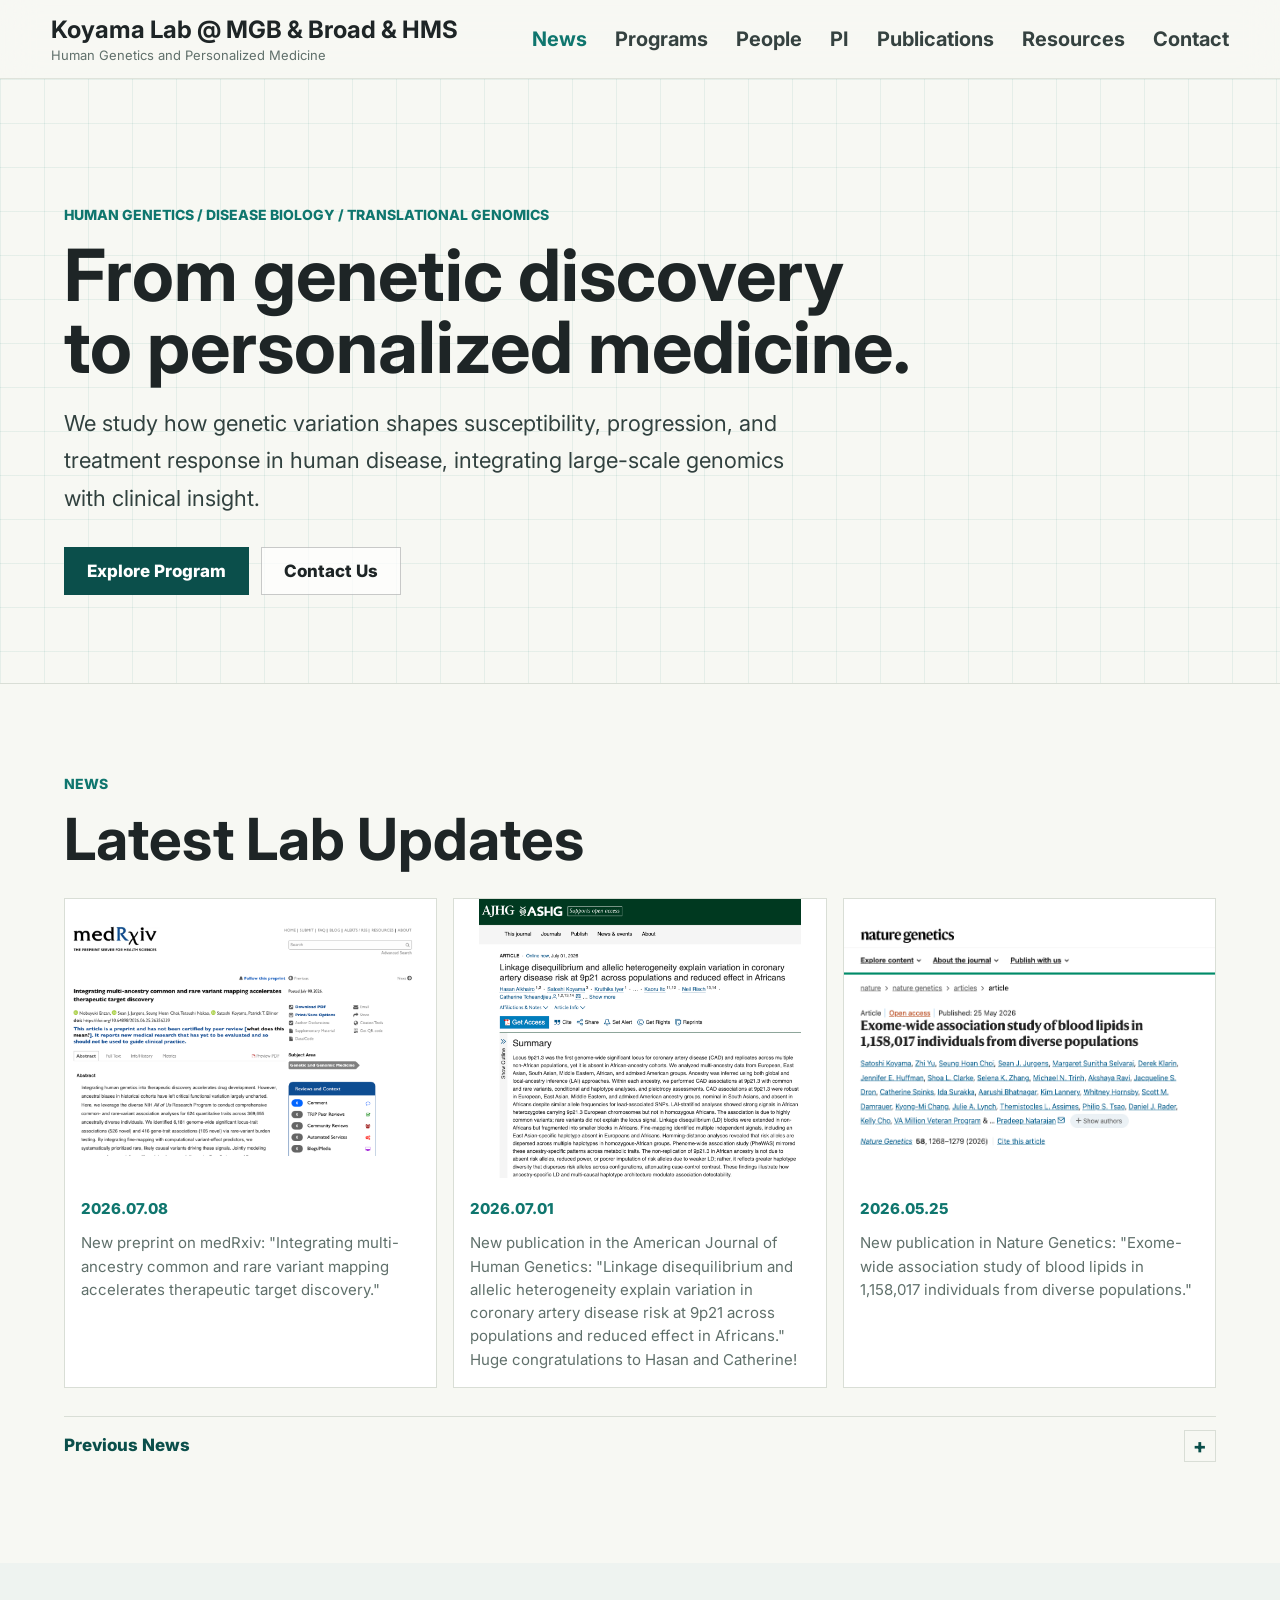
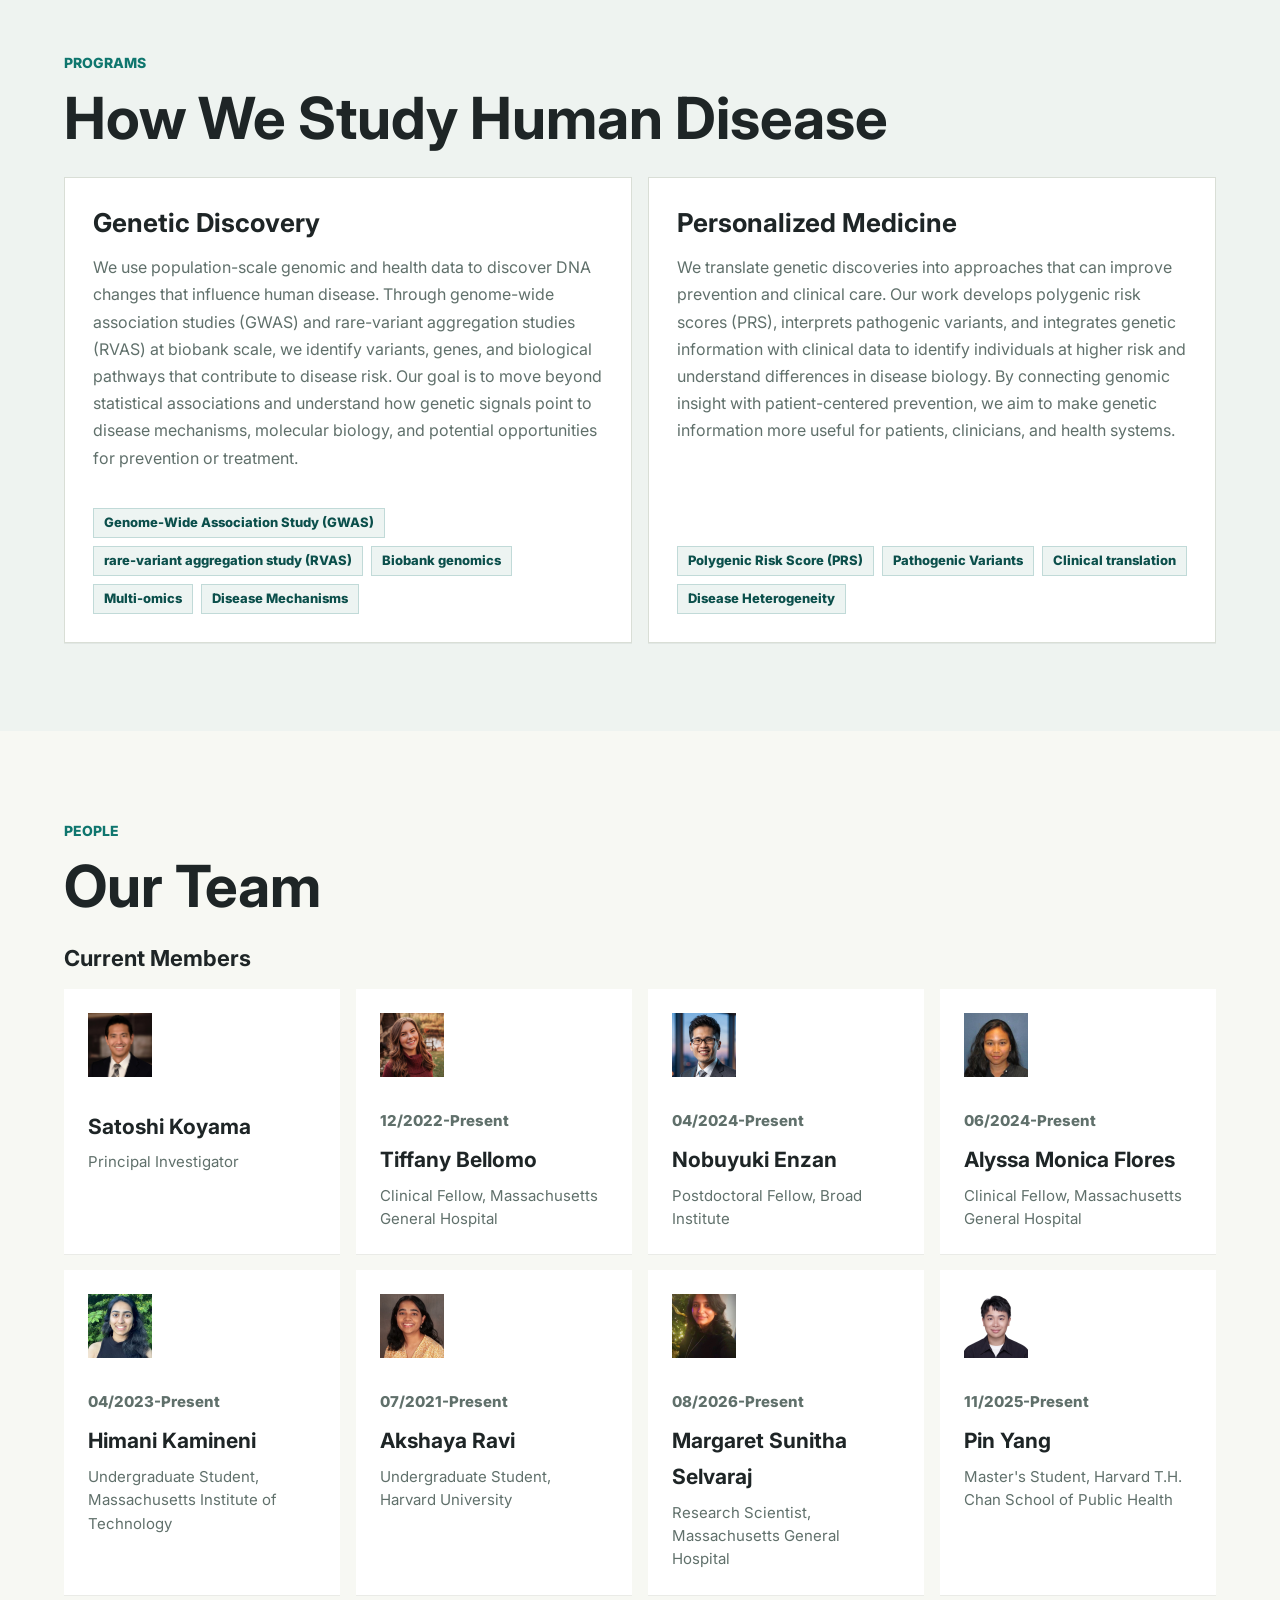
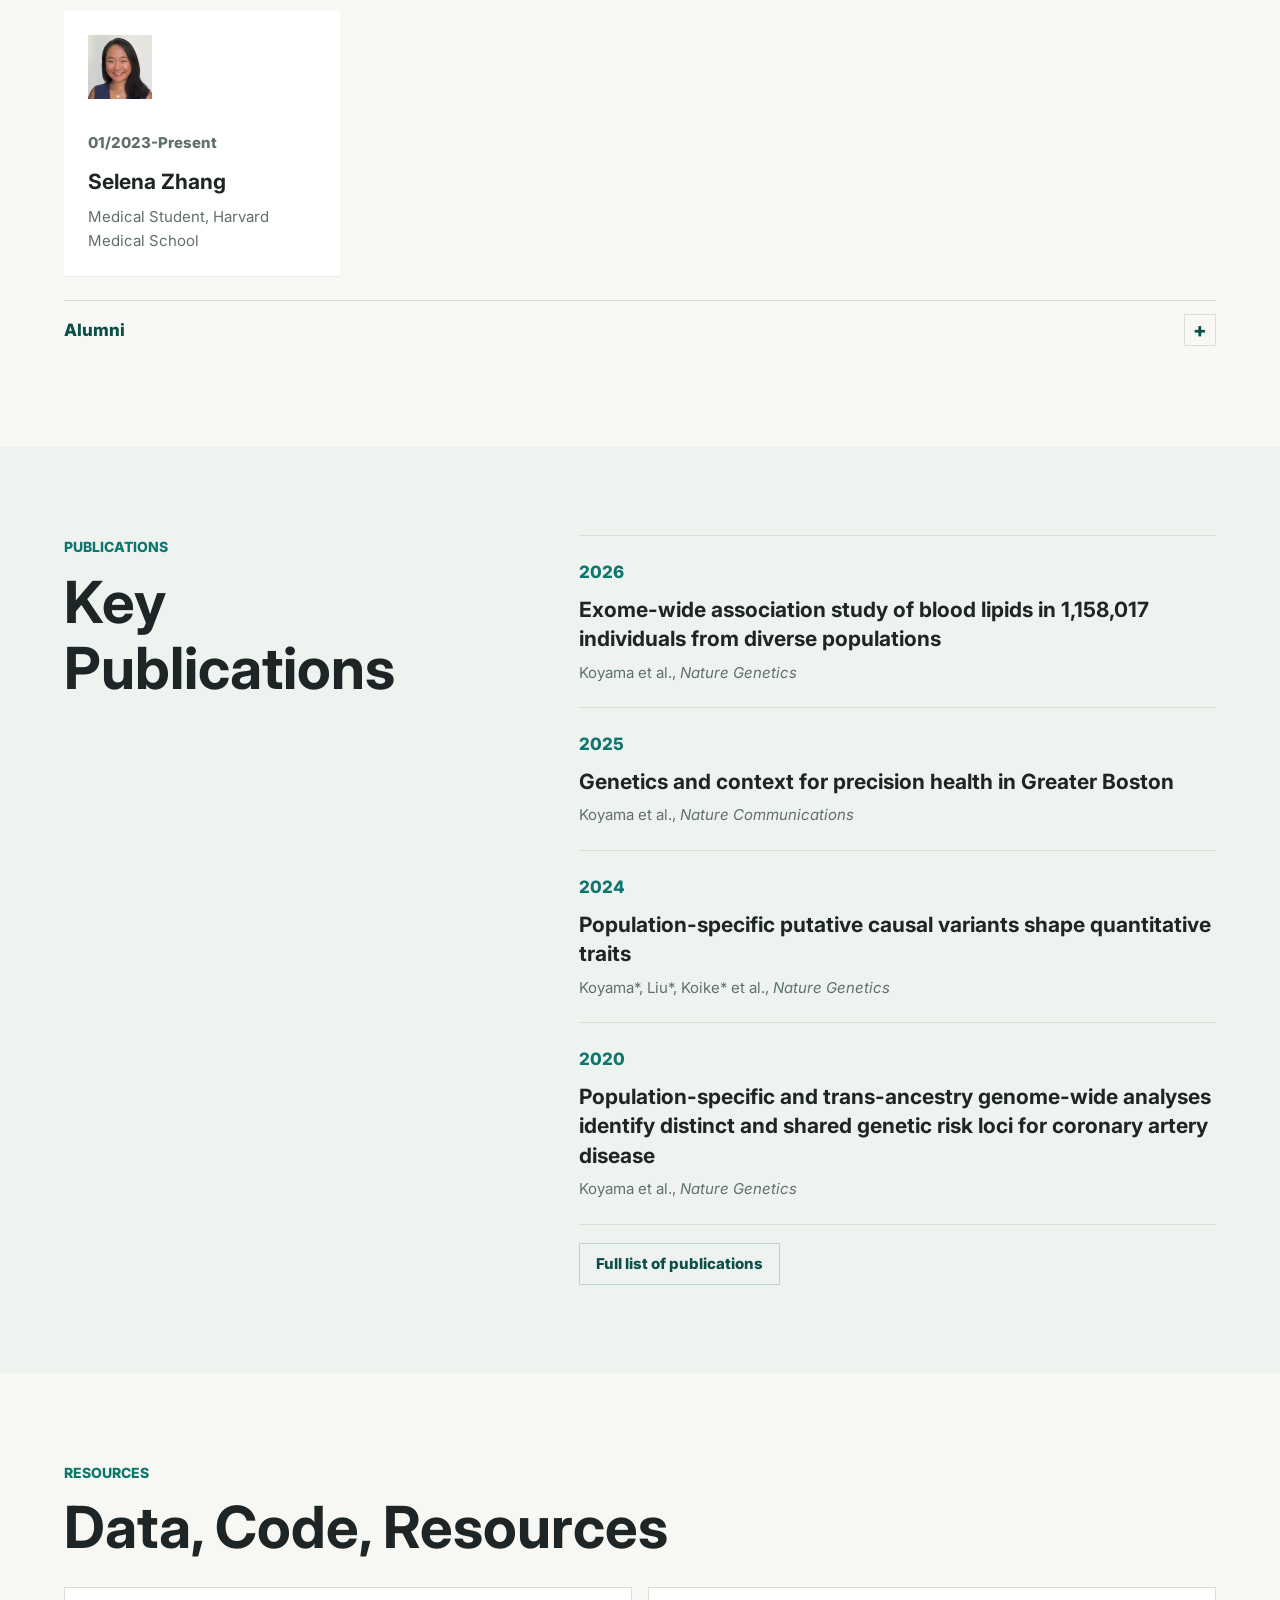
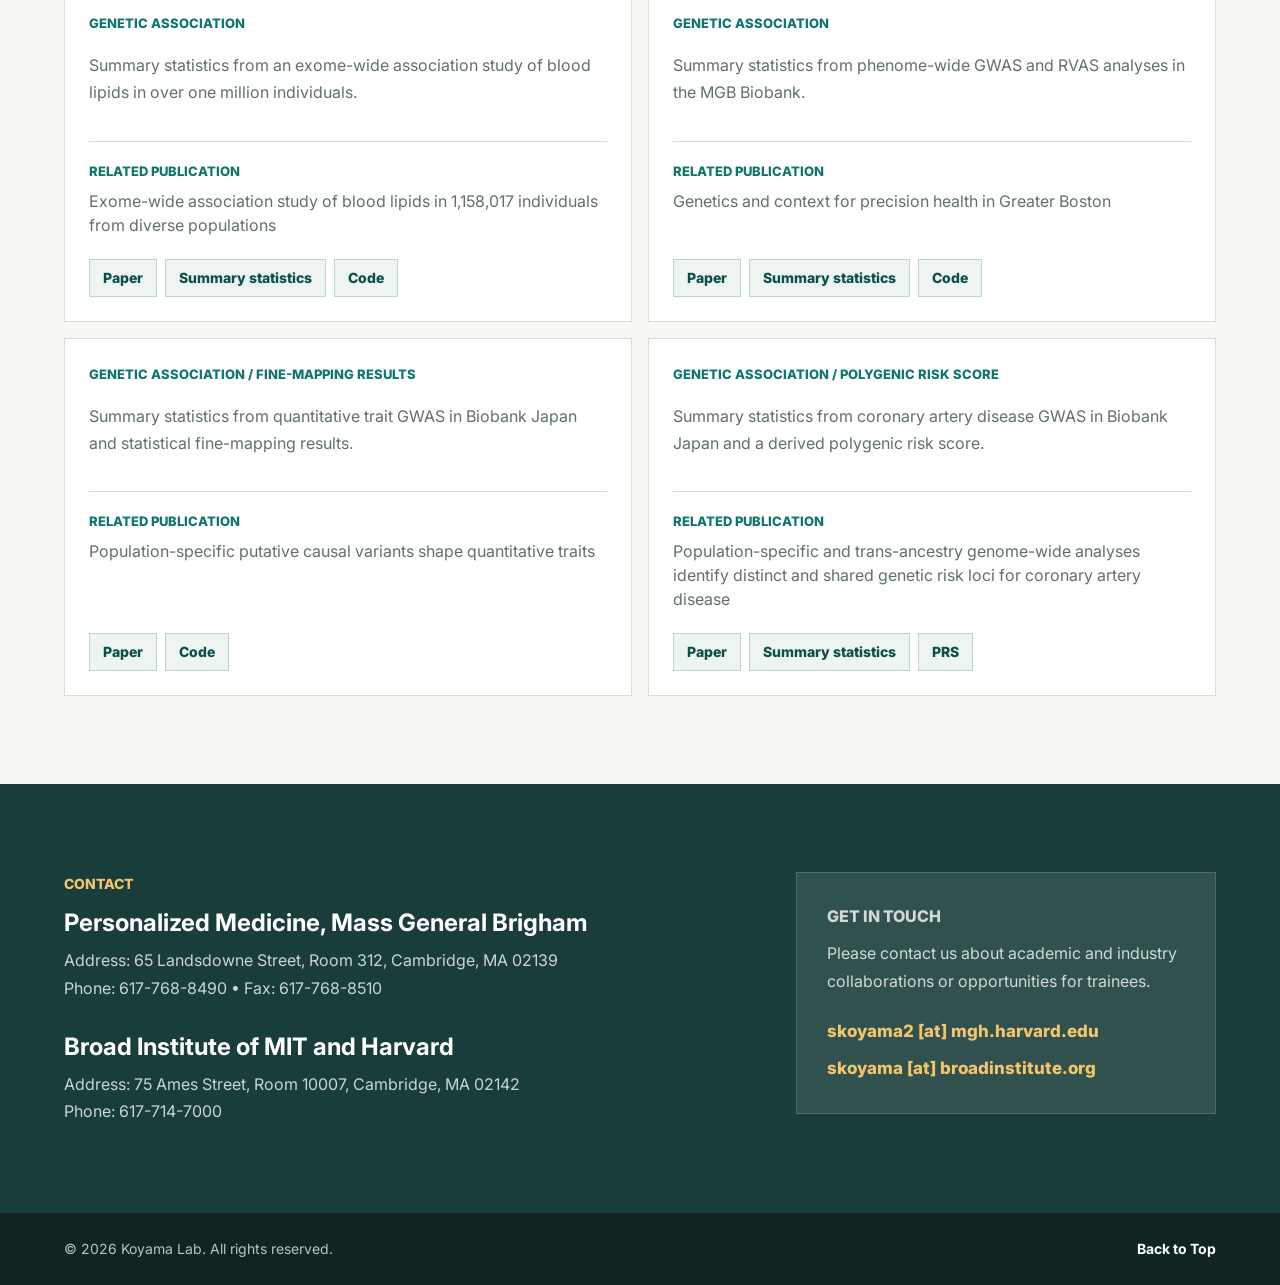
==== index.html @ 6ce105d2 "Update Margaret Selvaraj affiliation" ====
<!doctype html>
<html lang="en">
  <head>
    <meta charset="utf-8" />
    <meta name="viewport" content="width=device-width, initial-scale=1" />
    <title>Koyama Lab | Human Genetics and Personalized Medicine</title>
    <meta
      name="description"
      content="Koyama Lab studies human genetic variation, disease biology, and personalized medicine through biobank genomics, GWAS, RVAS, PRS, and clinical translation."
    />
    <meta name="robots" content="index, follow" />
    <meta name="author" content="Koyama Lab" />
    <link rel="canonical" href="https://www.koyama-lab.org/" />
    <meta property="og:type" content="website" />
    <meta property="og:site_name" content="Koyama Lab" />
    <meta property="og:title" content="Koyama Lab | Human Genetics and Personalized Medicine" />
    <meta
      property="og:description"
      content="Human genetics, disease biology, and personalized medicine research at Mass General Brigham, the Broad Institute, and Harvard Medical School."
    />
    <meta property="og:url" content="https://www.koyama-lab.org/" />
    <meta property="og:image" content="https://www.koyama-lab.org/assets/news/nature-genetics-lipids-2026.png" />
    <meta property="og:image:alt" content="Koyama Lab publication in Nature Genetics" />
    <meta property="og:locale" content="en_US" />
    <meta name="twitter:card" content="summary_large_image" />
    <meta name="twitter:title" content="Koyama Lab | Human Genetics and Personalized Medicine" />
    <meta
      name="twitter:description"
      content="Human genetics, disease biology, and personalized medicine research at Mass General Brigham, the Broad Institute, and Harvard Medical School."
    />
    <meta name="twitter:image" content="https://www.koyama-lab.org/assets/news/nature-genetics-lipids-2026.png" />
    <meta name="theme-color" content="#0b5a50" />
    <link rel="preconnect" href="https://fonts.googleapis.com" />
    <link rel="preconnect" href="https://fonts.gstatic.com" crossorigin />
    <link
      href="https://fonts.googleapis.com/css2?family=Inter:wght@400;500;700;800&display=swap"
      rel="stylesheet"
    />
    <link rel="stylesheet" href="styles.css" />
    <script type="application/ld+json">
      {
        "@context": "https://schema.org",
        "@type": "Organization",
        "name": "Koyama Lab",
        "alternateName": "Koyama Lab at Mass General Brigham, Broad Institute, and Harvard Medical School",
        "url": "https://www.koyama-lab.org/",
        "description": "Koyama Lab studies how human genetic variation shapes disease biology and personalized medicine through large-scale genomics and clinical insight.",
        "image": "https://www.koyama-lab.org/assets/news/nature-genetics-lipids-2026.png",
        "founder": {
          "@type": "Person",
          "name": "Satoshi Koyama",
          "honorificSuffix": "MD, PhD",
          "url": "https://www.koyama-lab.org/pi.html"
        },
        "parentOrganization": [
          {
            "@type": "Organization",
            "name": "Mass General Brigham"
          },
          {
            "@type": "Organization",
            "name": "Broad Institute of MIT and Harvard"
          },
          {
            "@type": "CollegeOrUniversity",
            "name": "Harvard Medical School"
          }
        ],
        "address": [
          {
            "@type": "PostalAddress",
            "streetAddress": "65 Landsdowne Street, Room 312",
            "addressLocality": "Cambridge",
            "addressRegion": "MA",
            "postalCode": "02139",
            "addressCountry": "US"
          },
          {
            "@type": "PostalAddress",
            "streetAddress": "75 Ames Street, Room 10007",
            "addressLocality": "Cambridge",
            "addressRegion": "MA",
            "postalCode": "02142",
            "addressCountry": "US"
          }
        ],
        "knowsAbout": [
          "Human genetics",
          "Disease biology",
          "Genome-wide association studies",
          "Rare-variant aggregation studies",
          "Biobank genomics",
          "Polygenic risk scores",
          "Personalized medicine"
        ]
      }
    </script>
  </head>
  <body>
    <header class="site-header">
      <a class="brand" href="index.html#top" aria-label="Koyama Lab home">
        <span>
          <strong>Koyama Lab @ MGB & Broad & HMS</strong>
          <small>Human Genetics and Personalized Medicine</small>
        </span>
      </a>
      <button class="nav-toggle" type="button" aria-expanded="false" aria-controls="site-nav">
        <span></span>
        <span></span>
        <span></span>
      </button>
      <nav id="site-nav" class="site-nav" aria-label="Primary navigation">
        <a href="#news" aria-current="page">News</a>
        <a href="#program">Programs</a>
        <a href="#members">People</a>
        <a href="pi.html">PI</a>
        <a href="#publications">Publications</a>
        <a href="#resources">Resources</a>
        <a href="#access">Contact</a>
      </nav>
    </header>

    <main id="top">
      <section class="hero">
        <div class="hero-content">
          <p class="eyebrow">Human Genetics / Disease Biology / Translational Genomics</p>
          <h1><span>From genetic discovery</span><span>to personalized medicine.</span></h1>
          <p class="lead">
            We study how genetic variation shapes susceptibility, progression, and treatment response in human
            disease, integrating large-scale genomics with clinical insight.
          </p>
          <div class="hero-actions">
            <a class="button primary" href="#program">Explore Program</a>
            <a class="button secondary" href="#access">Contact Us</a>
          </div>
        </div>
      </section>

      <section id="news" class="section news-section">
        <div class="section-heading compact">
          <p class="eyebrow">News</p>
          <h2>Latest Lab Updates</h2>
        </div>
        <div class="news-list news-card-list">
          <a class="news-card" href="https://www.medrxiv.org/content/10.64898/2026.06.25.26356239v1" target="_blank" rel="noreferrer" aria-label="Open medRxiv preprint on therapeutic target discovery">
            <div class="news-image contain-image">
              <img src="assets/news/medrxiv-target-discovery-2026.png" alt="medRxiv preprint page for multi-ancestry common and rare variant mapping" />
            </div>
            <div class="news-copy">
              <time datetime="2026-07-08">2026.07.08</time>
              <p>New preprint on medRxiv: "Integrating multi-ancestry common and rare variant mapping accelerates therapeutic target discovery."</p>
            </div>
          </a>
          <a class="news-card" href="https://www.cell.com/ajhg/abstract/S0002-9297(26)00233-8" target="_blank" rel="noreferrer" aria-label="Open AJHG 9p21 publication">
            <div class="news-image contain-image">
              <img src="assets/news/ajhg-9p21-2026.png" alt="AJHG article page for the multi-ancestry 9p21 coronary artery disease study" />
            </div>
            <div class="news-copy">
              <time datetime="2026-07-01">2026.07.01</time>
              <p>New publication in the American Journal of Human Genetics: "Linkage disequilibrium and allelic heterogeneity explain variation in coronary artery disease risk at 9p21 across populations and reduced effect in Africans." Huge congratulations to Hasan and Catherine!</p>
            </div>
          </a>
          <a class="news-card" href="https://www.nature.com/articles/s41588-026-02613-y" target="_blank" rel="noreferrer" aria-label="Open Nature Genetics publication">
            <div class="news-image contain-image">
              <img src="assets/news/nature-genetics-lipids-2026.png" alt="Nature Genetics article page for the exome-wide association study of blood lipids" />
            </div>
            <div class="news-copy">
              <time datetime="2026-05-25">2026.05.25</time>
              <p>New publication in Nature Genetics: "Exome-wide association study of blood lipids in 1,158,017 individuals from diverse populations."</p>
            </div>
          </a>
        </div>
        <details class="accordion">
          <summary>Previous News</summary>
          <div class="archive-year">
            <h3>2026</h3>
            <div class="news-list news-card-list archive-card-list">
              <a class="news-card" href="https://reporter.nih.gov/search/bNF9nl0x202oLgtOBk73vA/project-details/11472024" target="_blank" rel="noreferrer" aria-label="Open NHLBI grant record">
                <div class="news-image contain-image">
                  <img src="assets/news/nhlbi-r00-activation-2026.png" alt="NHLBI grant page for the lab research program" />
                </div>
                <div class="news-copy">
                  <time datetime="2026-04-01">2026.04.01</time>
                  <p>The grant support for the lab's research program from NHLBI is activated!</p>
                </div>
              </a>
            </div>
          </div>
          <div class="archive-year">
            <h3>2025</h3>
            <div class="news-list news-card-list archive-card-list">
              <a class="news-card" href="https://www.nature.com/articles/s41467-025-66598-8" target="_blank" rel="noreferrer" aria-label="Open Nature Communications Greater Boston publication">
                <div class="news-image contain-image">
                  <img src="assets/news/nature-communications-greater-boston-2025.png" alt="Nature Communications article page for Genetics and context for precision health in Greater Boston" />
                </div>
                <div class="news-copy">
                  <time datetime="2025-11-26">2025.11.26</time>
                  <p>New publication in Nature Communications: "Genetics and context for precision health in Greater Boston."</p>
                </div>
              </a>
              <article class="news-card">
                <div class="news-image">
                  <img src="assets/news/ashg-2025-cad-gwas.jpeg" alt="Satoshi presenting CAD GWAS results at ASHG Boston" />
                </div>
                <div class="news-copy">
                  <time datetime="2025-10-19">2025.10.19</time>
                  <p>Satoshi presented the latest CAD GWAS results at ASHG Boston.</p>
                </div>
              </article>
              <article class="news-card">
                <div class="news-image">
                  <img src="assets/news/koyama-lab-launched.jpeg" alt="Koyama Lab office sign at Mass General Brigham Personalized Medicine" />
                </div>
                <div class="news-copy">
                  <time datetime="2025-10-01">2025.10.01</time>
                  <p>Koyama Lab launched!</p>
                </div>
              </article>
            </div>
          </div>
        </details>
      </section>

      <section id="program" class="section program-section">
        <div class="section-heading">
          <p class="eyebrow">Programs</p>
          <h2>How We Study Human Disease</h2>
        </div>
        <div class="research-grid">
          <article class="research-item">
            <h3>Genetic Discovery</h3>
            <p>We use population-scale genomic and health data to discover DNA changes that influence human disease. Through genome-wide association studies (GWAS) and rare-variant aggregation studies (RVAS) at biobank scale, we identify variants, genes, and biological pathways that contribute to disease risk. Our goal is to move beyond statistical associations and understand how genetic signals point to disease mechanisms, molecular biology, and potential opportunities for prevention or treatment.</p>
            <div class="program-tags" aria-label="Genetic discovery keywords">
              <span>Genome-Wide Association Study (GWAS)</span>
              <span>rare-variant aggregation study (RVAS)</span>
              <span>Biobank genomics</span>
              <span>Multi-omics</span>
              <span>Disease Mechanisms</span>
            </div>
          </article>
          <article class="research-item">
            <h3>Personalized Medicine</h3>
            <p>We translate genetic discoveries into approaches that can improve prevention and clinical care. Our work develops polygenic risk scores (PRS), interprets pathogenic variants, and integrates genetic information with clinical data to identify individuals at higher risk and understand differences in disease biology. By connecting genomic insight with patient-centered prevention, we aim to make genetic information more useful for patients, clinicians, and health systems.</p>
            <div class="program-tags" aria-label="Personalized medicine keywords">
              <span>Polygenic Risk Score (PRS)</span>
              <span>Pathogenic Variants</span>
              <span>Clinical translation</span>
              <span>Disease Heterogeneity</span>
            </div>
          </article>
        </div>
      </section>

      <section id="members" class="section members-section">
        <div class="section-heading">
          <p class="eyebrow">People</p>
          <h2>Our Team</h2>
        </div>
        <h3 class="subsection-title">Current Members</h3>
        <div class="member-list">
          <a class="member-card member-link" href="pi.html" aria-label="Open Principal Investigator profile">
            <img class="avatar member-photo" src="assets/photos/satoshi-koyama.jpg" alt="Satoshi Koyama, MD, PhD" />
            <h3>Satoshi Koyama</h3>
            <p>Principal Investigator</p>
          </a>
          <article class="member-card">
            <img class="avatar member-photo" src="assets/photos/members/tiffany-bellomo.jpg" alt="Tiffany Bellomo" />
            <p class="member-date">12/2022-Present</p>
            <h3>Tiffany Bellomo</h3>
            <p>Clinical Fellow, Massachusetts General Hospital</p>
          </article>
          <article class="member-card">
            <img class="avatar member-photo" src="assets/photos/members/nobuyuki-enzan.jpg" alt="Nobuyuki Enzan" />
            <p class="member-date">04/2024-Present</p>
            <h3>Nobuyuki Enzan</h3>
            <p>Postdoctoral Fellow, Broad Institute</p>
          </article>
          <article class="member-card">
            <img class="avatar member-photo" src="assets/photos/members/alyssa-flores.jpg" alt="Alyssa Monica Flores" />
            <p class="member-date">06/2024-Present</p>
            <h3>Alyssa Monica Flores</h3>
            <p>Clinical Fellow, Massachusetts General Hospital</p>
          </article>
          <article class="member-card">
            <img class="avatar member-photo" src="assets/photos/members/himani-kamineni.jpg" alt="Himani Kamineni" />
            <p class="member-date">04/2023-Present</p>
            <h3>Himani Kamineni</h3>
            <p>Undergraduate Student, Massachusetts Institute of Technology</p>
          </article>
          <article class="member-card">
            <img class="avatar member-photo" src="assets/photos/members/akshaya-ravi.jpg" alt="Akshaya Ravi" />
            <p class="member-date">07/2021-Present</p>
            <h3>Akshaya Ravi</h3>
            <p>Undergraduate Student, Harvard University</p>
          </article>
          <article class="member-card">
            <img class="avatar member-photo" src="assets/photos/members/margaret-selvaraj.jpg" alt="Margaret Sunitha Selvaraj" />
            <p class="member-date">08/2026-Present</p>
            <h3>Margaret Sunitha Selvaraj</h3>
            <p>Research Scientist, Massachusetts General Hospital</p>
          </article>
          <article class="member-card">
            <img class="avatar member-photo" src="assets/photos/members/pin-yang.jpg" alt="Pin Yang" />
            <p class="member-date">11/2025-Present</p>
            <h3>Pin Yang</h3>
            <p>Master's Student, Harvard T.H. Chan School of Public Health</p>
          </article>
          <article class="member-card">
            <img class="avatar member-photo" src="assets/photos/members/selena-zhang.jpg" alt="Selena Zhang" />
            <p class="member-date">01/2023-Present</p>
            <h3>Selena Zhang</h3>
            <p>Medical Student, Harvard Medical School</p>
          </article>
        </div>
        <details class="accordion alumni-accordion">
          <summary>Alumni</summary>
          <div class="alumni-list">
            <article class="member-card">
              <img class="avatar member-photo" src="assets/photos/members/hovan-boyajian.jpg" alt="Hovan Boyajian" />
              <p class="member-date">06/2026 - 08/2026</p>
              <h3>Hovan Boyajian</h3>
              <p>Intern, University of California, Santa Barbara</p>
            </article>
          </div>
        </details>
      </section>

      <section id="publications" class="section split-section publications-section">
        <div class="section-heading compact">
          <p class="eyebrow">Publications</p>
          <h2>Key Publications</h2>
        </div>
        <div class="publication-list">
          <article>
            <time>2026</time>
            <h3><a href="https://www.nature.com/articles/s41588-026-02613-y" target="_blank" rel="noreferrer">Exome-wide association study of blood lipids in 1,158,017 individuals from diverse populations</a></h3>
            <p>Koyama et al., <em>Nature Genetics</em></p>
          </article>
          <article>
            <time>2025</time>
            <h3><a href="https://www.nature.com/articles/s41467-025-66598-8" target="_blank" rel="noreferrer">Genetics and context for precision health in Greater Boston</a></h3>
            <p>Koyama et al., <em>Nature Communications</em></p>
          </article>
          <article>
            <time>2024</time>
            <h3><a href="https://www.nature.com/articles/s41588-024-01913-5" target="_blank" rel="noreferrer">Population-specific putative causal variants shape quantitative traits</a></h3>
            <p>Koyama*, Liu*, Koike* et al., <em>Nature Genetics</em></p>
          </article>
          <article>
            <time>2020</time>
            <h3><a href="https://www.nature.com/articles/s41588-020-0705-3" target="_blank" rel="noreferrer">Population-specific and trans-ancestry genome-wide analyses identify distinct and shared genetic risk loci for coronary artery disease</a></h3>
            <p>Koyama et al., <em>Nature Genetics</em></p>
          </article>
          <a class="publication-more" href="https://www.ncbi.nlm.nih.gov/myncbi/satoshi.koyama.1/bibliography/public/" target="_blank" rel="noreferrer">Full list of publications</a>
        </div>
      </section>

      <section id="resources" class="section resource-section">
        <div class="section-heading">
          <p class="eyebrow">Resources</p>
          <h2>Data, Code, Resources</h2>
        </div>
        <div class="resource-list">
          <article class="resource-card">
            <p class="resource-label">Genetic Association</p>
            <p class="resource-description">Summary statistics from an exome-wide association study of blood lipids in over one million individuals.</p>
            <div class="related-publication">
              <span>Related publication</span>
              <p>Exome-wide association study of blood lipids in 1,158,017 individuals from diverse populations</p>
            </div>
            <div class="resource-actions">
              <a href="https://www.nature.com/articles/s41588-026-02613-y" target="_blank" rel="noreferrer">Paper</a>
              <a href="https://phenomics.va.ornl.gov/web/cipher/partner/mvp" target="_blank" rel="noreferrer">Summary statistics</a>
              <a href="https://zenodo.org/records/11092803" target="_blank" rel="noreferrer">Code</a>
            </div>
          </article>
          <article class="resource-card">
            <p class="resource-label">Genetic Association</p>
            <p class="resource-description">Summary statistics from phenome-wide GWAS and RVAS analyses in the MGB Biobank.</p>
            <div class="related-publication">
              <span>Related publication</span>
              <p>Genetics and context for precision health in Greater Boston</p>
            </div>
            <div class="resource-actions">
              <a href="https://www.nature.com/articles/s41467-025-66598-8" target="_blank" rel="noreferrer">Paper</a>
              <a href="https://a2f.hugeamp.org/r/a2f_downloads_280" target="_blank" rel="noreferrer">Summary statistics</a>
              <a href="https://zenodo.org/records/12518901" target="_blank" rel="noreferrer">Code</a>
            </div>
          </article>
          <article class="resource-card">
            <p class="resource-label">Genetic Association / Fine-mapping Results</p>
            <p class="resource-description">Summary statistics from quantitative trait GWAS in Biobank Japan and statistical fine-mapping results.</p>
            <div class="related-publication">
              <span>Related publication</span>
              <p>Population-specific putative causal variants shape quantitative traits</p>
            </div>
            <div class="resource-actions">
              <a href="https://www.nature.com/articles/s41588-024-01913-5" target="_blank" rel="noreferrer">Paper</a>
              <a href="https://zenodo.org/records/10934238" target="_blank" rel="noreferrer">Code</a>
            </div>
          </article>
          <article class="resource-card">
            <p class="resource-label">Genetic Association / Polygenic Risk Score</p>
            <p class="resource-description">Summary statistics from coronary artery disease GWAS in Biobank Japan and a derived polygenic risk score.</p>
            <div class="related-publication">
              <span>Related publication</span>
              <p>Population-specific and trans-ancestry genome-wide analyses identify distinct and shared genetic risk loci for coronary artery disease</p>
            </div>
            <div class="resource-actions">
              <a href="https://www.nature.com/articles/s41588-020-0705-3" target="_blank" rel="noreferrer">Paper</a>
              <a href="https://humandbs.dbcls.jp/en/hum0014-v37#CAD" target="_blank" rel="noreferrer">Summary statistics</a>
              <a href="https://humandbs.dbcls.jp/en/hum0014-v37#CAD" target="_blank" rel="noreferrer">PRS</a>
            </div>
          </article>
        </div>
      </section>

      <section id="access" class="section access-section">
        <div class="access-inner">
          <div>
            <p class="eyebrow">Contact</p>
            <div class="access-list">
              <article>
                <h2>Personalized Medicine, Mass General Brigham</h2>
                <p>
                  Address: 65 Landsdowne Street, Room 312, Cambridge, MA 02139<br />
                  Phone: 617-768-8490 &bull; Fax: 617-768-8510
                </p>
              </article>
              <article>
                <h2>Broad Institute of MIT and Harvard</h2>
                <p>
                  Address: 75 Ames Street, Room 10007, Cambridge, MA 02142<br />
                  Phone: 617-714-7000
                </p>
              </article>
            </div>
          </div>
          <div id="contact" class="contact-box">
            <p class="contact-kicker">Get in touch</p>
            <p>Please contact us about academic and industry collaborations or opportunities for trainees.</p>
            <div class="email-list" aria-label="Email addresses">
              <span>skoyama2 [at] mgh.harvard.edu</span>
              <span>skoyama [at] broadinstitute.org</span>
            </div>
          </div>
        </div>
      </section>
    </main>

    <footer class="site-footer">
      <p>&copy; 2026 Koyama Lab. All rights reserved.</p>
      <a href="#top">Back to Top</a>
    </footer>

    <script src="script.js"></script>
  </body>
</html>
---- styles.css ----
:root {
  --bg: #f7f8f3;
  --surface: #ffffff;
  --ink: #1e2526;
  --muted: #60706b;
  --line: #d9ded6;
  --primary: #0f766e;
  --primary-dark: #0b4f4b;
  --accent: #d97706;
  --blue: #286f9d;
  --shadow: 0 24px 70px rgba(28, 45, 45, 0.12);
  --content-max: 1280px;
}

* {
  box-sizing: border-box;
}

html {
  scroll-behavior: smooth;
}

body {
  margin: 0;
  background: var(--bg);
  color: var(--ink);
  font-family: "Inter", system-ui, -apple-system, BlinkMacSystemFont, sans-serif;
  line-height: 1.7;
}

a {
  color: inherit;
  text-decoration: none;
}

.site-header {
  position: sticky;
  top: 0;
  z-index: 20;
  display: flex;
  min-height: 74px;
  align-items: center;
  justify-content: space-between;
  gap: 24px;
  padding: 14px clamp(20px, 4vw, 56px);
  background: rgba(247, 248, 243, 0.88);
  border-bottom: 1px solid rgba(217, 222, 214, 0.82);
  backdrop-filter: blur(18px);
}

.brand {
  display: inline-flex;
  align-items: center;
  gap: 12px;
  min-width: 0;
  flex: 0 1 auto;
}

.brand strong,
.brand small {
  display: block;
}

.brand strong {
  font-size: 16px;
  line-height: 1.3;
}

.brand small {
  color: var(--muted);
  font-size: 12px;
  line-height: 1.4;
}

.site-nav {
  display: flex;
  flex: 0 0 auto;
  align-items: center;
  gap: clamp(14px, 2.2vw, 30px);
  color: #354240;
  font-size: 14px;
  font-weight: 700;
  white-space: nowrap;
}

.site-nav a {
  padding: 8px 0;
}

.site-nav a:hover {
  color: var(--primary);
}

.site-nav a[aria-current="page"] {
  color: var(--primary);
}

.nav-toggle {
  display: none;
  width: 42px;
  height: 42px;
  border: 1px solid var(--line);
  background: var(--surface);
}

.nav-toggle span {
  display: block;
  width: 18px;
  height: 2px;
  margin: 4px auto;
  background: var(--ink);
}

.hero {
  position: relative;
  display: grid;
  align-items: center;
  padding: clamp(72px, 11vw, 124px) clamp(20px, 5vw, 72px) clamp(48px, 8vw, 88px);
  overflow: hidden;
  background:
    linear-gradient(90deg, rgba(15, 118, 110, 0.08) 1px, transparent 1px),
    linear-gradient(rgba(15, 118, 110, 0.08) 1px, transparent 1px),
    var(--bg);
  background-size: 44px 44px;
  border-bottom: 1px solid var(--line);
}

.hero-content {
  position: relative;
  z-index: 2;
  width: min(var(--content-max), 100%);
  margin-right: auto;
  margin-left: auto;
}

.eyebrow {
  margin: 0 0 12px;
  color: var(--primary);
  font-size: 13px;
  font-weight: 800;
  letter-spacing: 0;
  text-transform: uppercase;
}

h1,
h2,
h3,
p {
  margin-top: 0;
}

h1 {
  max-width: 980px;
  margin-bottom: 22px;
  font-size: clamp(42px, 6.3vw, 72px);
  line-height: 1;
  letter-spacing: 0;
}

.hero h1 span {
  display: block;
  white-space: nowrap;
}

.lead {
  max-width: 670px;
  margin-bottom: 30px;
  color: #31413f;
  font-size: clamp(17px, 2vw, 21px);
}

.hero-actions {
  display: flex;
  flex-wrap: wrap;
  gap: 12px;
}

.button {
  display: inline-flex;
  align-items: center;
  justify-content: center;
  min-height: 48px;
  padding: 0 22px;
  border: 1px solid transparent;
  font-weight: 800;
}

.button.primary {
  background: var(--primary-dark);
  color: #fff;
}

.button.secondary {
  border-color: rgba(30, 37, 38, 0.24);
  background: rgba(255, 255, 255, 0.72);
}

.section {
  padding: clamp(56px, 8vw, 88px) clamp(20px, 5vw, 72px);
}

.section:not(.split-section):not(.access-section) > * {
  max-width: var(--content-max);
  margin-right: auto;
  margin-left: auto;
}

.section-heading {
  display: grid;
  grid-template-columns: minmax(240px, 0.8fr) minmax(300px, 1fr);
  column-gap: clamp(24px, 6vw, 80px);
  row-gap: 10px;
  align-items: end;
  margin-bottom: 26px;
}

.section-heading .eyebrow {
  grid-column: 1 / -1;
  margin-bottom: 0;
}

.section-heading h2 {
  margin-bottom: 0;
  font-size: clamp(32px, 5vw, 58px);
  line-height: 1.15;
}

.section-heading p:not(.eyebrow) {
  margin-bottom: 0;
  color: var(--muted);
}

.section-heading.compact {
  display: block;
  max-width: 720px;
}

.section-heading.compact .eyebrow {
  margin-bottom: 10px;
}

.section-heading.compact h2 {
  margin-bottom: 0;
}

#program .section-heading h2,
#resources .section-heading h2 {
  white-space: nowrap;
}

.research-grid {
  display: grid;
  grid-template-columns: repeat(2, minmax(0, 1fr));
  gap: 16px;
}

.research-item {
  display: flex;
  flex-direction: column;
  min-height: 220px;
  padding: 28px;
  background: var(--surface);
  border: 1px solid var(--line);
  box-shadow: 0 1px 0 rgba(30, 37, 38, 0.06);
}

.research-item h3 {
  margin-bottom: 14px;
  font-size: 24px;
  line-height: 1.3;
}

.research-item p,
.member-card p,
.publication-list p,
.contact-box p {
  color: var(--muted);
}

.program-tags {
  display: flex;
  flex-wrap: wrap;
  gap: 8px;
  margin-top: auto;
  padding-top: 20px;
}

.program-tags span {
  display: inline-flex;
  min-height: 30px;
  align-items: center;
  padding: 0 10px;
  background: #edf4f2;
  border: 1px solid rgba(15, 118, 110, 0.2);
  color: var(--primary-dark);
  font-size: 12px;
  font-weight: 800;
  line-height: 1;
}

.program-section,
.publications-section {
  background: #eef3f0;
}

.publications-section {
  box-shadow: 0 0 0 100vmax #eef3f0;
  clip-path: inset(0 -100vmax);
}

.member-list,
.alumni-list {
  display: grid;
  grid-template-columns: repeat(4, minmax(0, 1fr));
  gap: 16px;
}

.subsection-title {
  margin: 0 0 16px;
  font-size: 22px;
  line-height: 1.25;
}

.member-card {
  display: block;
  min-height: 220px;
  padding: 24px;
  background: var(--surface);
  box-shadow: 0 1px 0 rgba(30, 37, 38, 0.06);
}

.member-link {
  transition:
    transform 160ms ease,
    box-shadow 160ms ease;
}

.member-link:hover {
  transform: translateY(-2px);
  box-shadow: 0 18px 44px rgba(28, 45, 45, 0.12);
}

.avatar {
  display: grid;
  width: 64px;
  height: 64px;
  margin-bottom: 32px;
  place-items: center;
  background: #f2c46d;
  color: #1e2526;
  font-size: 24px;
  font-weight: 800;
}

.member-photo {
  display: block;
  object-fit: cover;
}

.member-card:nth-child(2) .avatar {
  background: #7bb4c7;
}

.member-card:nth-child(3) .avatar {
  background: #98c982;
}

.member-card:nth-child(4) .avatar {
  background: #e8a58d;
}

.member-card h3 {
  margin-bottom: 6px;
  font-size: 20px;
}

.member-card p {
  margin-bottom: 10px;
  font-size: 14px;
  line-height: 1.55;
}

.member-card p:last-child {
  margin-bottom: 0;
}

.member-date {
  margin-bottom: 8px;
  color: var(--primary);
  font-size: 12px;
  font-weight: 800;
}

.alumni-list p {
  margin: 0;
  color: var(--muted);
  font-size: 14px;
}

.split-section {
  display: grid;
  max-width: var(--content-max);
  margin-right: auto;
  margin-left: auto;
  grid-template-columns: minmax(260px, 0.8fr) minmax(340px, 1.2fr);
  gap: clamp(32px, 7vw, 92px);
  align-items: stretch;
}

.pi-hero ~ .split-section .section-heading h2 {
  font-size: clamp(26px, 3vw, 38px);
  line-height: 1.2;
}

.pi-hero ~ .split-section {
  padding-top: clamp(44px, 6vw, 68px);
  padding-bottom: clamp(44px, 6vw, 68px);
  gap: clamp(24px, 5vw, 64px);
}

.pi-hero ~ .split-section .section-heading {
  margin-bottom: 0;
}

.pi-hero ~ .split-section .publication-list article {
  padding: 17px 0;
}

.publication-list,
.news-list {
  border-top: 1px solid var(--line);
}

.publication-list article,
.news-list article {
  padding: 22px 0;
  border-bottom: 1px solid var(--line);
}

.publication-list time,
.news-list time {
  display: inline-block;
  margin-bottom: 8px;
  color: var(--primary);
  font-weight: 800;
}

.publication-list h3 {
  margin-bottom: 6px;
  font-size: 20px;
  line-height: 1.4;
}

.publication-list h3 a {
  color: inherit;
}

.publication-list h3 a:hover {
  color: var(--primary);
  text-decoration: underline;
  text-underline-offset: 4px;
}

.publication-more {
  display: inline-flex;
  width: fit-content;
  min-height: 42px;
  align-items: center;
  justify-content: center;
  margin-top: 18px;
  padding: 0 16px;
  border: 1px solid rgba(15, 118, 110, 0.24);
  color: var(--primary-dark);
  font-size: 14px;
  font-weight: 800;
}

.publication-more:hover {
  background: var(--primary-dark);
  color: #fff;
}

.publication-list p {
  margin-bottom: 6px;
}

.publication-list p:last-child {
  margin-bottom: 0;
}

.resource-list {
  display: grid;
  grid-template-columns: repeat(2, minmax(0, 1fr));
  gap: 16px;
}

.resource-card {
  display: flex;
  min-height: 320px;
  flex-direction: column;
  padding: 24px;
  background: var(--surface);
  border: 1px solid var(--line);
}

.resource-label {
  margin-bottom: 18px;
  color: var(--primary);
  font-size: 12px;
  font-weight: 800;
  text-transform: uppercase;
}

.resource-card h3 {
  margin-bottom: 12px;
  font-size: 21px;
  line-height: 1.3;
}

.resource-card p:not(.resource-label) {
  color: var(--muted);
}

.resource-card .resource-description {
  color: var(--ink);
}

.resource-subitems {
  display: grid;
  gap: 6px;
}

.resource-subitems p {
  margin-bottom: 0;
  color: var(--ink);
}

.related-publication {
  margin-top: 18px;
  padding-top: 18px;
  border-top: 1px solid var(--line);
}

.related-publication span {
  display: block;
  margin-bottom: 7px;
  color: var(--primary);
  font-size: 12px;
  font-weight: 800;
  text-transform: uppercase;
}

.related-publication p {
  margin-bottom: 0;
  color: var(--ink);
  font-size: 14px;
  line-height: 1.5;
}

.resource-actions {
  display: flex;
  flex-wrap: wrap;
  gap: 8px;
  margin-top: auto;
  padding-top: 22px;
}

.resource-actions a {
  display: inline-flex;
  min-height: 38px;
  align-items: center;
  justify-content: center;
  padding: 0 13px;
  background: #edf4f2;
  border: 1px solid rgba(15, 118, 110, 0.24);
  color: var(--primary-dark);
  font-size: 13px;
  font-weight: 800;
}

.resource-actions a:hover {
  background: var(--primary-dark);
  color: #fff;
}

.news-list article {
  display: grid;
  grid-template-columns: 150px 1fr;
  gap: 18px;
}

.news-list p {
  margin-bottom: 0;
}

.news-card-list {
  display: grid;
  grid-template-columns: repeat(3, minmax(0, 1fr));
  gap: 16px;
  border-top: 0;
}

.archive-card-list {
  grid-template-columns: repeat(3, minmax(0, 1fr));
  padding-bottom: 6px;
}

.archive-year {
  margin-top: 18px;
}

.archive-year + .archive-year {
  margin-top: 30px;
}

.archive-year h3 {
  margin: 0 0 12px;
  color: var(--primary-dark);
  font-size: 18px;
  line-height: 1.2;
}

.news-card-list .news-card {
  display: block;
  padding: 0;
  overflow: hidden;
  background: var(--surface);
  border: 1px solid var(--line);
  transition:
    transform 160ms ease,
    box-shadow 160ms ease;
}

.news-card-list a.news-card:hover {
  transform: translateY(-2px);
  box-shadow: 0 18px 44px rgba(28, 45, 45, 0.12);
}

.news-image {
  aspect-ratio: 4 / 3;
  width: 100%;
  background: #dfe8e5;
}

.news-image img {
  display: block;
  width: 100%;
  height: 100%;
  object-fit: cover;
}

.news-image.contain-image img {
  object-fit: contain;
  background: #fff;
}

.placeholder-image {
  background:
    linear-gradient(135deg, rgba(15, 118, 110, 0.18), rgba(217, 119, 6, 0.14)),
    linear-gradient(90deg, rgba(15, 118, 110, 0.12) 1px, transparent 1px),
    linear-gradient(rgba(15, 118, 110, 0.12) 1px, transparent 1px),
    #edf3ef;
  background-size: auto, 18px 18px, 18px 18px, auto;
}

.news-copy {
  padding: 16px;
}

.news-copy time {
  margin-bottom: 10px;
}

.news-copy p {
  color: var(--muted);
  font-size: 14px;
  line-height: 1.55;
}

.accordion {
  margin-top: 28px;
  border-top: 1px solid var(--line);
}

.accordion summary {
  display: flex;
  align-items: center;
  justify-content: space-between;
  min-height: 58px;
  color: var(--primary-dark);
  cursor: pointer;
  font-weight: 800;
  list-style: none;
}

.accordion summary::-webkit-details-marker {
  display: none;
}

.accordion summary::after {
  content: "+";
  display: grid;
  width: 30px;
  height: 30px;
  place-items: center;
  border: 1px solid var(--line);
  color: var(--primary-dark);
  font-size: 20px;
  line-height: 1;
}

.accordion[open] summary::after {
  content: "-";
}

.accordion .archive-list,
.accordion .alumni-list {
  padding-bottom: 6px;
}

.grant-accordion {
  margin-top: 0;
  border-top: 0;
}

.grant-accordion summary {
  min-height: 54px;
  border-bottom: 1px solid var(--line);
}

.grant-accordion .publication-list {
  border-top: 0;
}

.grant-accordion .publication-list article:first-child {
  padding-top: 12px;
}

.alumni-accordion {
  margin-top: 24px;
}

.archive-hero {
  padding-bottom: clamp(44px, 7vw, 72px);
}

.archive-list {
  max-width: 960px;
}

.access-section {
  background: #193d3a;
  color: #fff;
}

.access-inner {
  display: grid;
  max-width: var(--content-max);
  margin-right: auto;
  margin-left: auto;
  grid-template-columns: minmax(260px, 1fr) minmax(280px, 420px);
  gap: clamp(28px, 6vw, 72px);
}

.access-section .eyebrow {
  color: #f2c46d;
}

.access-section p {
  color: rgba(255, 255, 255, 0.78);
}

.access-list {
  display: grid;
  gap: 30px;
}

.access-list h2 {
  margin-bottom: 10px;
  font-size: clamp(19px, 2vw, 24px);
  line-height: 1.22;
}

.access-list p {
  margin-bottom: 0;
}

.contact-box {
  align-self: start;
  padding: 30px;
  background: rgba(255, 255, 255, 0.1);
  border: 1px solid rgba(255, 255, 255, 0.16);
}

.contact-kicker {
  margin-bottom: 10px;
  color: #f2c46d;
  font-size: 12px;
  font-weight: 800;
  text-transform: uppercase;
}

.email-list {
  display: grid;
  gap: 8px;
  margin-top: 22px;
}

.email-list span {
  color: #f2c46d;
  font-weight: 800;
}

.site-footer {
  display: flex;
  align-items: center;
  justify-content: space-between;
  gap: 16px;
  padding: 24px clamp(20px, 5vw, 72px);
  background: #102523;
  color: rgba(255, 255, 255, 0.72);
  font-size: 13px;
}

.site-footer p {
  margin: 0;
}

.site-footer a {
  color: #fff;
  font-weight: 700;
}

.pi-hero {
  position: relative;
  display: grid;
  max-width: calc(var(--content-max) + 144px);
  margin-right: auto;
  margin-left: auto;
  grid-template-columns: minmax(420px, 1fr) minmax(360px, 620px);
  gap: clamp(28px, 4vw, 56px);
  align-items: stretch;
  padding: clamp(56px, 8vw, 92px) clamp(20px, 5vw, 72px) clamp(64px, 9vw, 104px);
  background:
    linear-gradient(90deg, rgba(15, 118, 110, 0.08) 1px, transparent 1px),
    linear-gradient(rgba(15, 118, 110, 0.08) 1px, transparent 1px),
    var(--bg);
  background-size: 44px 44px;
  color: var(--ink);
  overflow: hidden;
}

.pi-hero-content {
  position: relative;
  z-index: 2;
  display: contents;
}

.pi-intro {
  max-width: 780px;
  grid-column: 1;
  grid-row: 1;
}

.pi-hero .eyebrow {
  color: var(--primary);
}

.pi-hero h1 {
  max-width: 100%;
  color: var(--ink);
  font-family: "Inter", system-ui, -apple-system, BlinkMacSystemFont, sans-serif;
  font-size: clamp(32px, 4.2vw, 48px);
  line-height: 1.08;
}

.pi-hero .lead {
  max-width: 720px;
  color: #31413f;
  font-size: clamp(16px, 1.55vw, 19px);
}

.profile-links {
  display: flex;
  flex-wrap: wrap;
  gap: 10px 18px;
  margin-top: 22px;
}

.profile-links a {
  color: var(--primary-dark);
  font-size: 14px;
  font-weight: 800;
  text-decoration: underline;
  text-decoration-color: rgba(15, 118, 110, 0.32);
  text-underline-offset: 5px;
}

.profile-links a:hover {
  color: var(--primary);
  text-decoration-color: currentColor;
}

.pi-portrait {
  position: relative;
  z-index: 2;
  grid-column: 2;
  grid-row: 1;
  overflow: hidden;
  margin: 0;
  align-self: stretch;
  border: 1px solid var(--line);
  box-shadow: 0 24px 64px rgba(28, 45, 45, 0.12);
}

.pi-photo {
  position: absolute;
  inset: 0;
  width: 100%;
  height: 100%;
  margin-bottom: 0;
  display: block;
  object-fit: cover;
  object-position: 45% top;
}

.pi-section {
  border-bottom: 1px solid var(--line);
}

@media (min-width: 1280px) {
  body {
    font-size: 17px;
  }

  .brand strong {
    font-size: 24px;
  }

  .brand small {
    font-size: 13px;
  }

  .site-nav {
    font-size: 20px;
  }

  .eyebrow {
    font-size: 14px;
  }

  .lead {
    max-width: 720px;
    font-size: 22px;
  }

  .research-item h3 {
    font-size: 26px;
  }

  .research-item p,
  .resource-card p:not(.resource-label),
  .access-list p,
  .contact-box p {
    font-size: 16px;
  }

  .program-tags span,
  .resource-label,
  .related-publication span,
  .member-date,
  .contact-kicker {
    font-size: 13px;
  }

  .member-card h3,
  .publication-list h3 {
    font-size: 21px;
  }

  .member-card p,
  .alumni-list p,
  .publication-list p,
  .related-publication p,
  .news-copy p,
  .publication-more,
  .profile-links a {
    font-size: 15px;
  }

  .resource-card h3 {
    font-size: 22px;
  }

  .resource-actions a,
  .site-footer {
    font-size: 14px;
  }

  .news-list time {
    font-size: 15px;
  }

  .archive-year h3 {
    font-size: 19px;
  }

  .access-list h2 {
    font-size: 24px;
  }

  .pi-hero .lead {
    font-size: 20px;
  }
}

@media (max-width: 1180px) {
  .pi-hero {
    grid-template-columns: 1fr;
  }

  .pi-intro,
  .pi-portrait {
    grid-column: 1;
    grid-row: auto;
  }

  .pi-portrait {
    align-self: start;
    max-width: 760px;
  }

  .pi-photo {
    position: static;
    aspect-ratio: 3 / 2;
    height: auto;
  }

  .pi-hero h1 {
    white-space: normal;
  }
}

@media (max-width: 860px) {
  .site-header {
    align-items: flex-start;
  }

  .nav-toggle {
    display: block;
    flex: 0 0 auto;
  }

  .site-nav {
    position: absolute;
    top: 72px;
    right: 16px;
    left: 16px;
    display: none;
    flex-direction: column;
    align-items: stretch;
    gap: 0;
    padding: 12px 18px;
    background: var(--surface);
    box-shadow: var(--shadow);
  }

  .site-nav.is-open {
    display: flex;
  }

  .site-nav a {
    padding: 12px 0;
    border-bottom: 1px solid var(--line);
  }

  .site-nav a:last-child {
    border-bottom: 0;
  }

  .hero {
    padding-top: 86px;
  }

  .hero,
  .pi-hero,
  .section-heading,
  .research-grid,
  .member-list,
  .alumni-list,
  .resource-list,
  .split-section,
  .news-list article,
  .news-card-list,
  .access-inner {
    grid-template-columns: 1fr;
  }

  .pi-hero h1 {
    white-space: normal;
  }

  .pi-portrait {
    max-width: 520px;
  }

  .research-item {
    min-height: auto;
  }

  .member-list {
    grid-template-columns: repeat(2, minmax(0, 1fr));
  }

  .news-card-list {
    grid-template-columns: repeat(2, minmax(0, 1fr));
  }
}

@media (max-width: 560px) {
  .brand strong {
    max-width: 210px;
    font-size: 14px;
  }

  .brand small {
    display: none;
  }

  h1 {
    font-size: 40px;
  }

  .hero h1 span {
    white-space: normal;
  }

  #program .section-heading h2,
  #resources .section-heading h2 {
    white-space: normal;
  }

  .hero-actions,
  .pi-actions,
  .button {
    width: 100%;
  }

  .member-list {
    grid-template-columns: 1fr;
  }

  .news-card-list {
    grid-template-columns: 1fr;
  }

  .site-footer {
    display: block;
  }

  .site-footer a {
    display: inline-block;
    margin-top: 10px;
  }
}
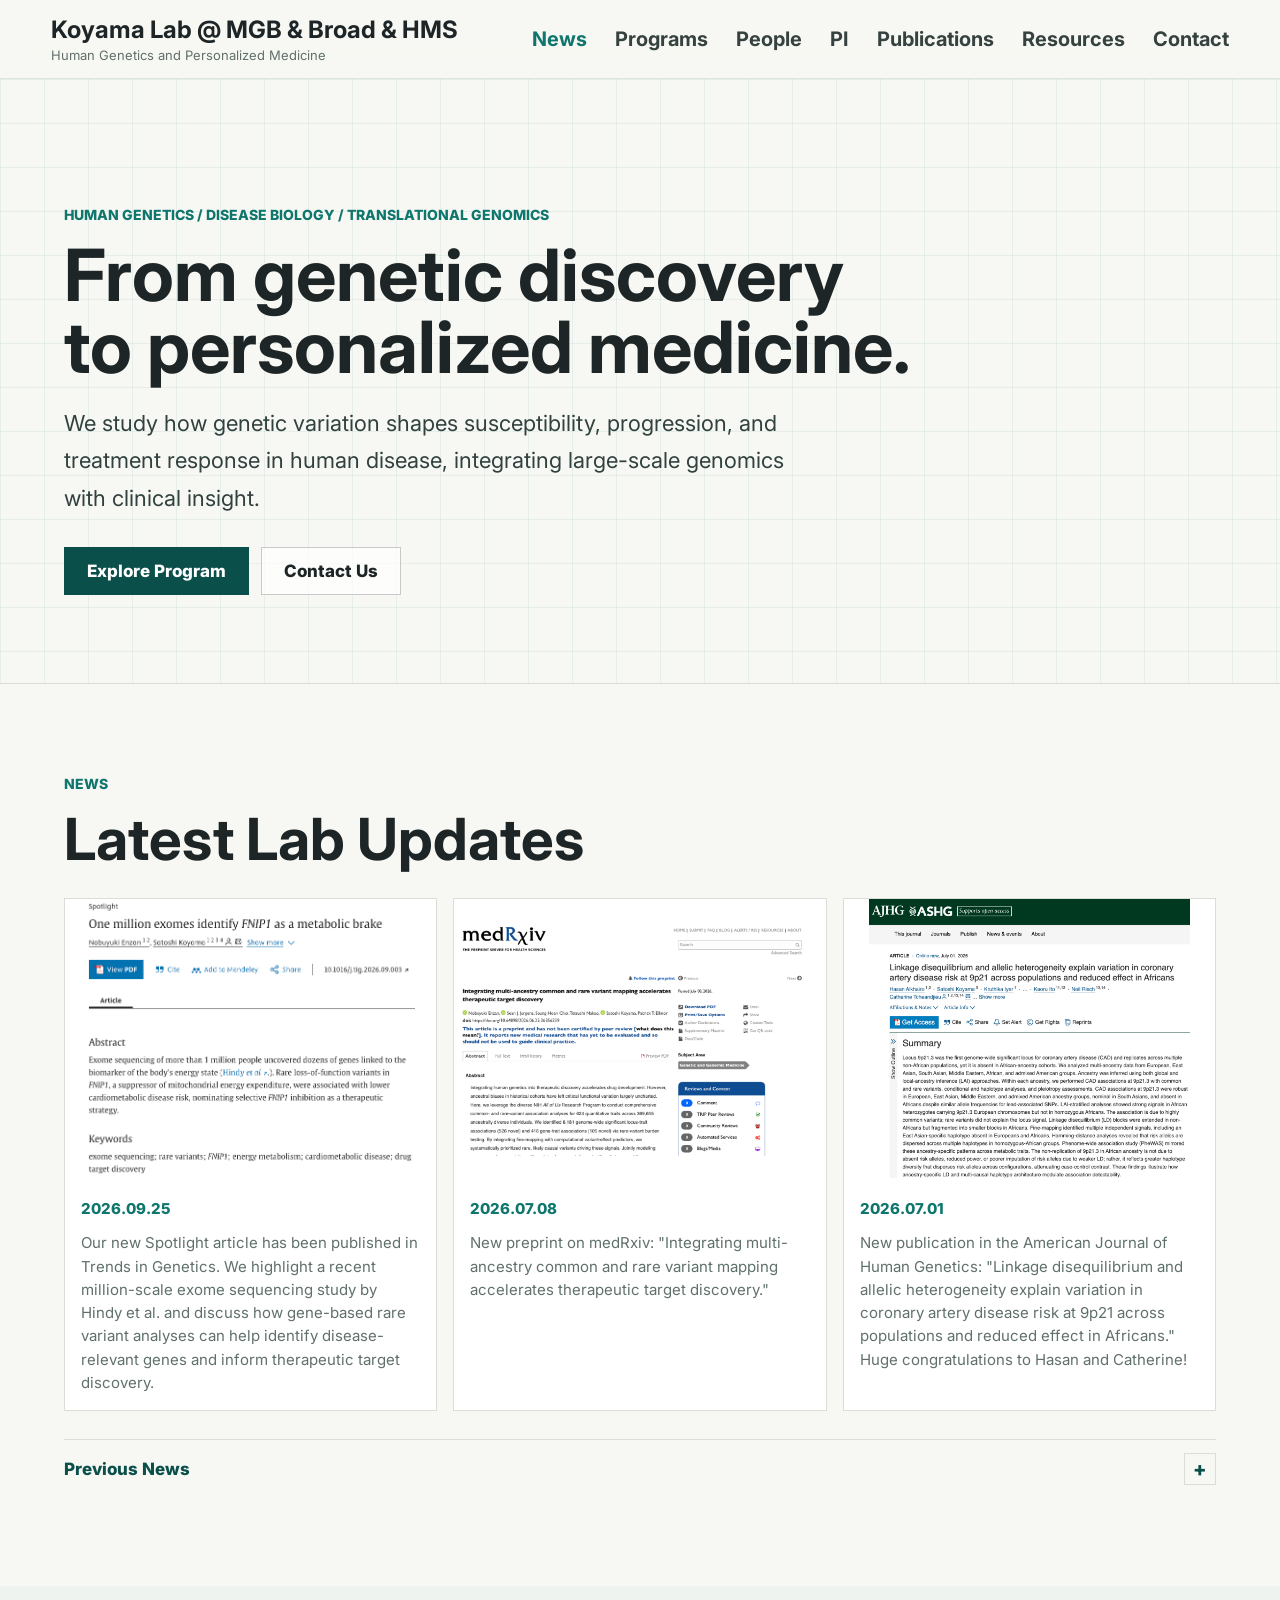
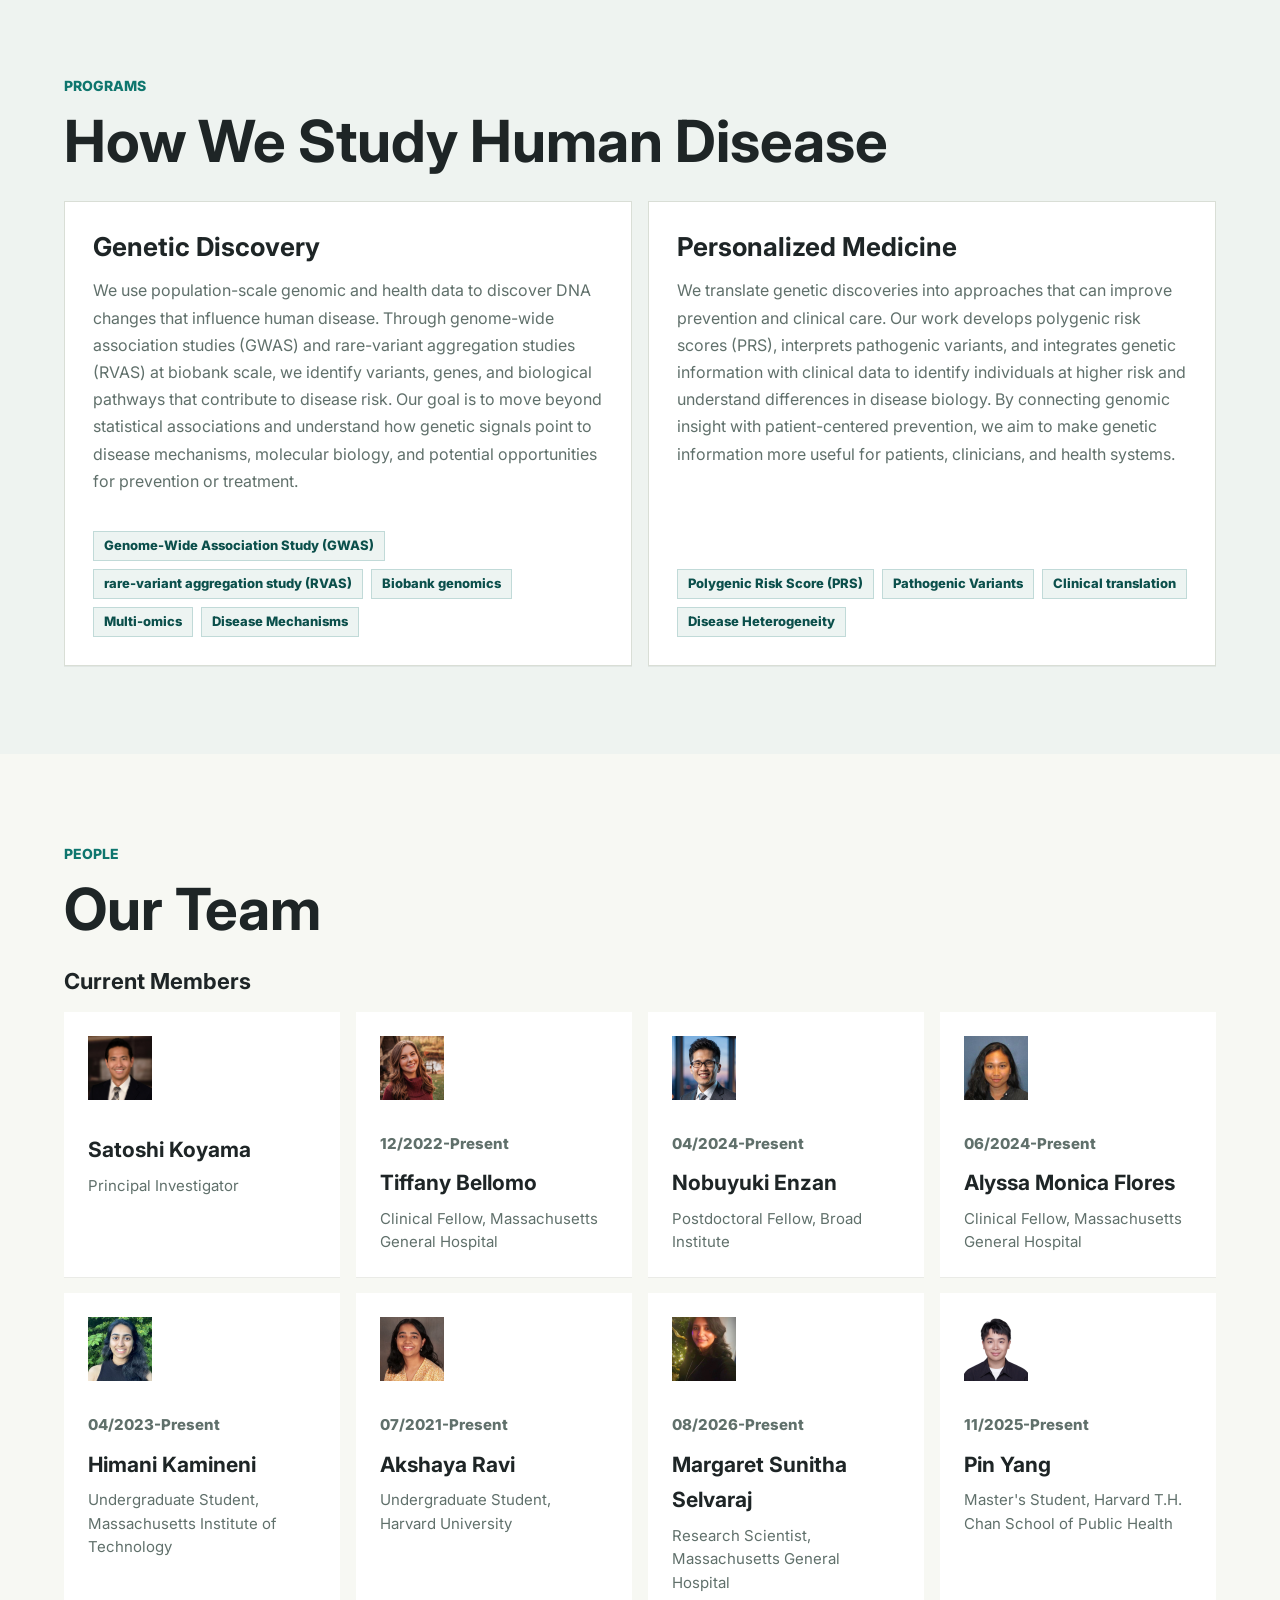
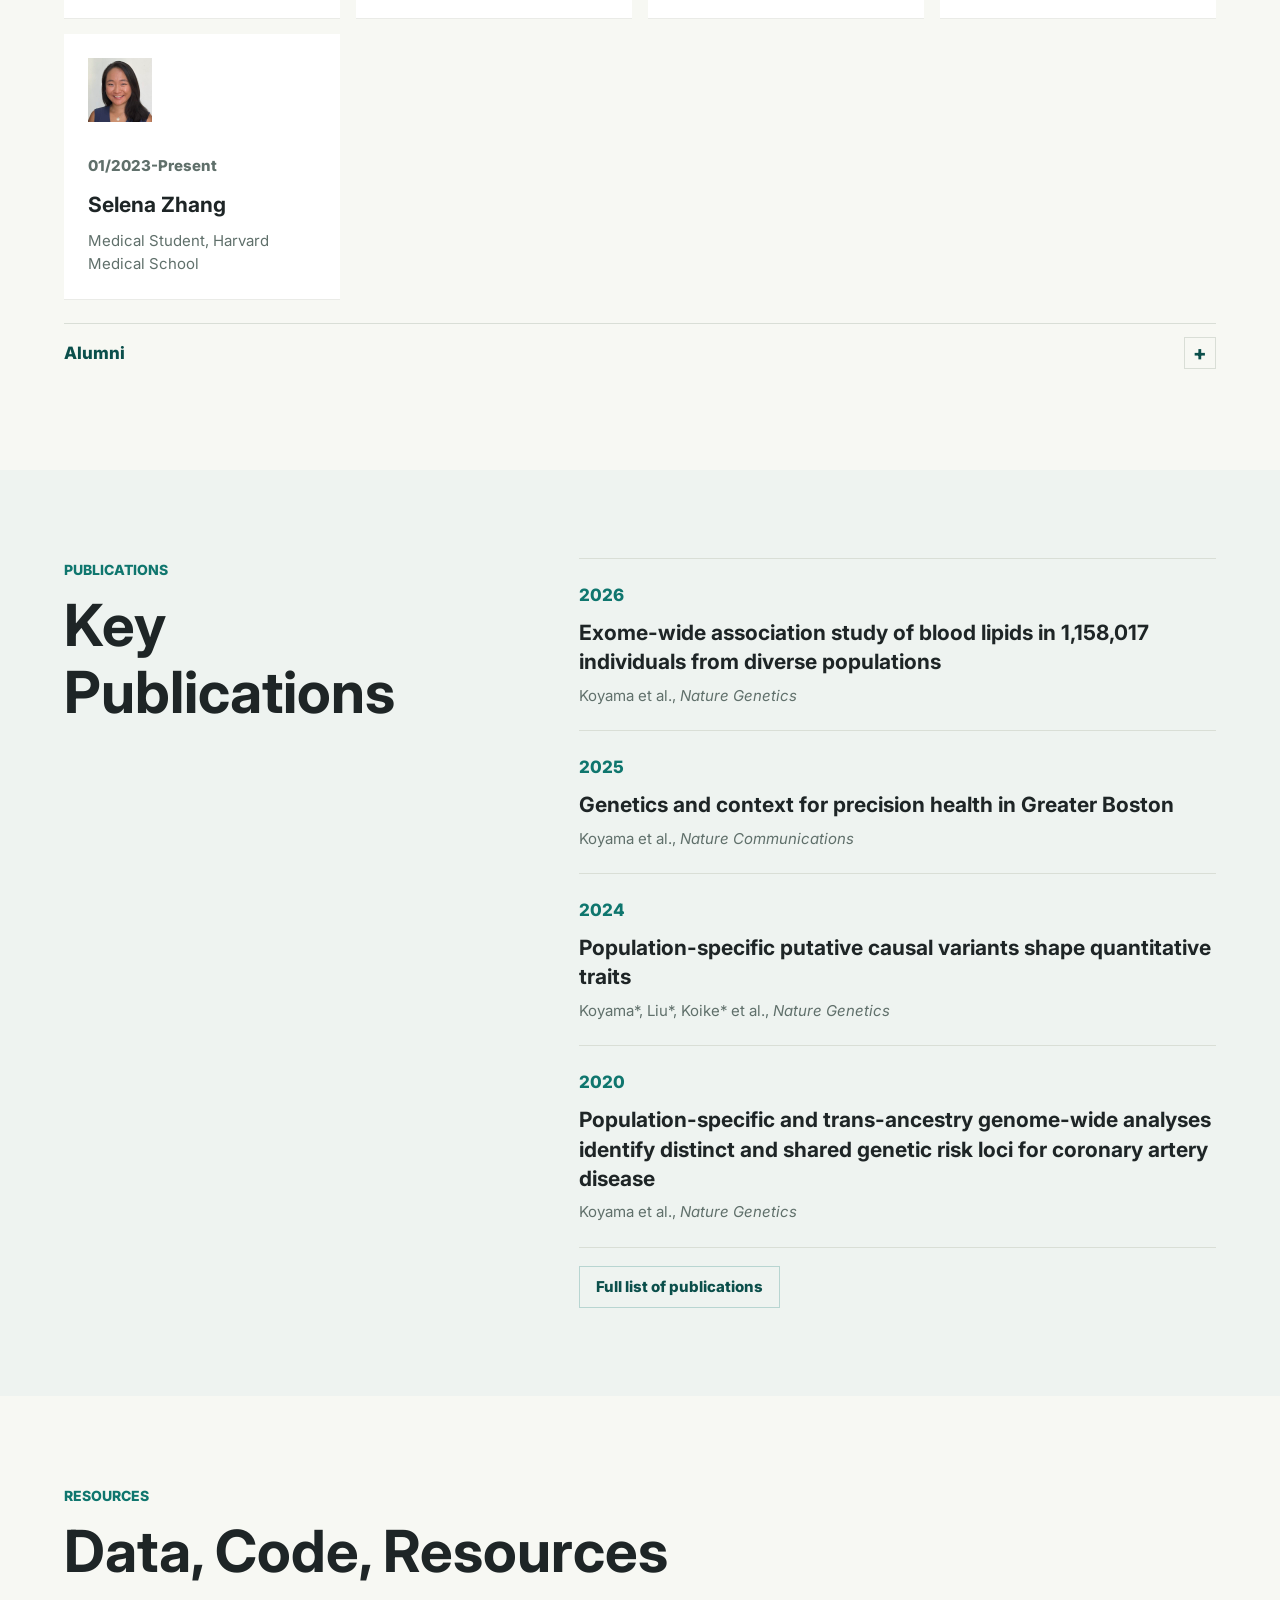
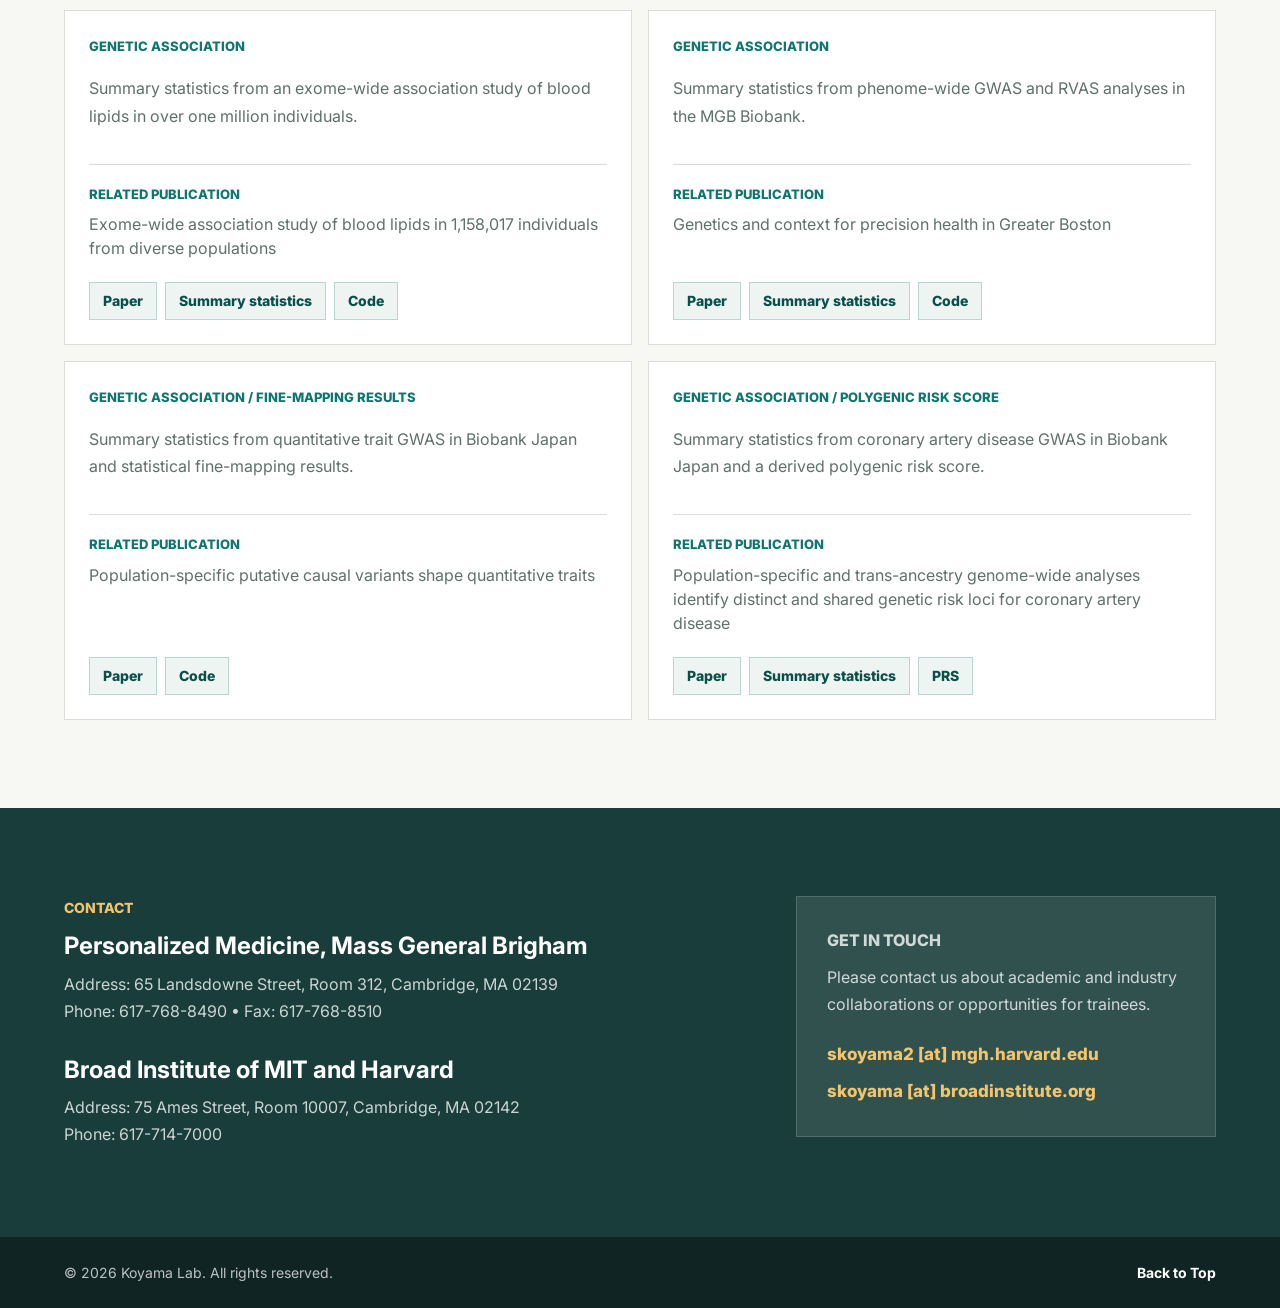
==== commit 53563690: "Add Trends in Genetics Spotlight news" ====
--- a/index.html
+++ b/index.html
@@ -142,6 +142,15 @@
           <h2>Latest Lab Updates</h2>
         </div>
         <div class="news-list news-card-list">
+          <a class="news-card" href="https://doi.org/10.1016/j.tig.2026.09.003" target="_blank" rel="noreferrer" aria-label="Open Trends in Genetics Spotlight article">
+            <div class="news-image contain-image">
+              <img src="assets/news/trends-genetics-fnip1-spotlight-2026.png" alt="Trends in Genetics Spotlight article One million exomes identify FNIP1 as a metabolic brake" />
+            </div>
+            <div class="news-copy">
+              <time datetime="2026-09-25">2026.09.25</time>
+              <p>Our new Spotlight article has been published in Trends in Genetics. We highlight a recent million-scale exome sequencing study by Hindy et al. and discuss how gene-based rare variant analyses can help identify disease-relevant genes and inform therapeutic target discovery.</p>
+            </div>
+          </a>
           <a class="news-card" href="https://www.medrxiv.org/content/10.64898/2026.06.25.26356239v1" target="_blank" rel="noreferrer" aria-label="Open medRxiv preprint on therapeutic target discovery">
             <div class="news-image contain-image">
               <img src="assets/news/medrxiv-target-discovery-2026.png" alt="medRxiv preprint page for multi-ancestry common and rare variant mapping" />
@@ -158,15 +167,6 @@
             <div class="news-copy">
               <time datetime="2026-07-01">2026.07.01</time>
               <p>New publication in the American Journal of Human Genetics: "Linkage disequilibrium and allelic heterogeneity explain variation in coronary artery disease risk at 9p21 across populations and reduced effect in Africans." Huge congratulations to Hasan and Catherine!</p>
-            </div>
-          </a>
-          <a class="news-card" href="https://www.nature.com/articles/s41588-026-02613-y" target="_blank" rel="noreferrer" aria-label="Open Nature Genetics publication">
-            <div class="news-image contain-image">
-              <img src="assets/news/nature-genetics-lipids-2026.png" alt="Nature Genetics article page for the exome-wide association study of blood lipids" />
-            </div>
-            <div class="news-copy">
-              <time datetime="2026-05-25">2026.05.25</time>
-              <p>New publication in Nature Genetics: "Exome-wide association study of blood lipids in 1,158,017 individuals from diverse populations."</p>
             </div>
           </a>
         </div>
@@ -175,6 +175,15 @@
           <div class="archive-year">
             <h3>2026</h3>
             <div class="news-list news-card-list archive-card-list">
+              <a class="news-card" href="https://www.nature.com/articles/s41588-026-02613-y" target="_blank" rel="noreferrer" aria-label="Open Nature Genetics publication">
+                <div class="news-image contain-image">
+                  <img src="assets/news/nature-genetics-lipids-2026.png" alt="Nature Genetics article page for the exome-wide association study of blood lipids" />
+                </div>
+                <div class="news-copy">
+                  <time datetime="2026-05-25">2026.05.25</time>
+                  <p>New publication in Nature Genetics: "Exome-wide association study of blood lipids in 1,158,017 individuals from diverse populations."</p>
+                </div>
+              </a>
               <a class="news-card" href="https://reporter.nih.gov/search/bNF9nl0x202oLgtOBk73vA/project-details/11472024" target="_blank" rel="noreferrer" aria-label="Open NHLBI grant record">
                 <div class="news-image contain-image">
                   <img src="assets/news/nhlbi-r00-activation-2026.png" alt="NHLBI grant page for the lab research program" />
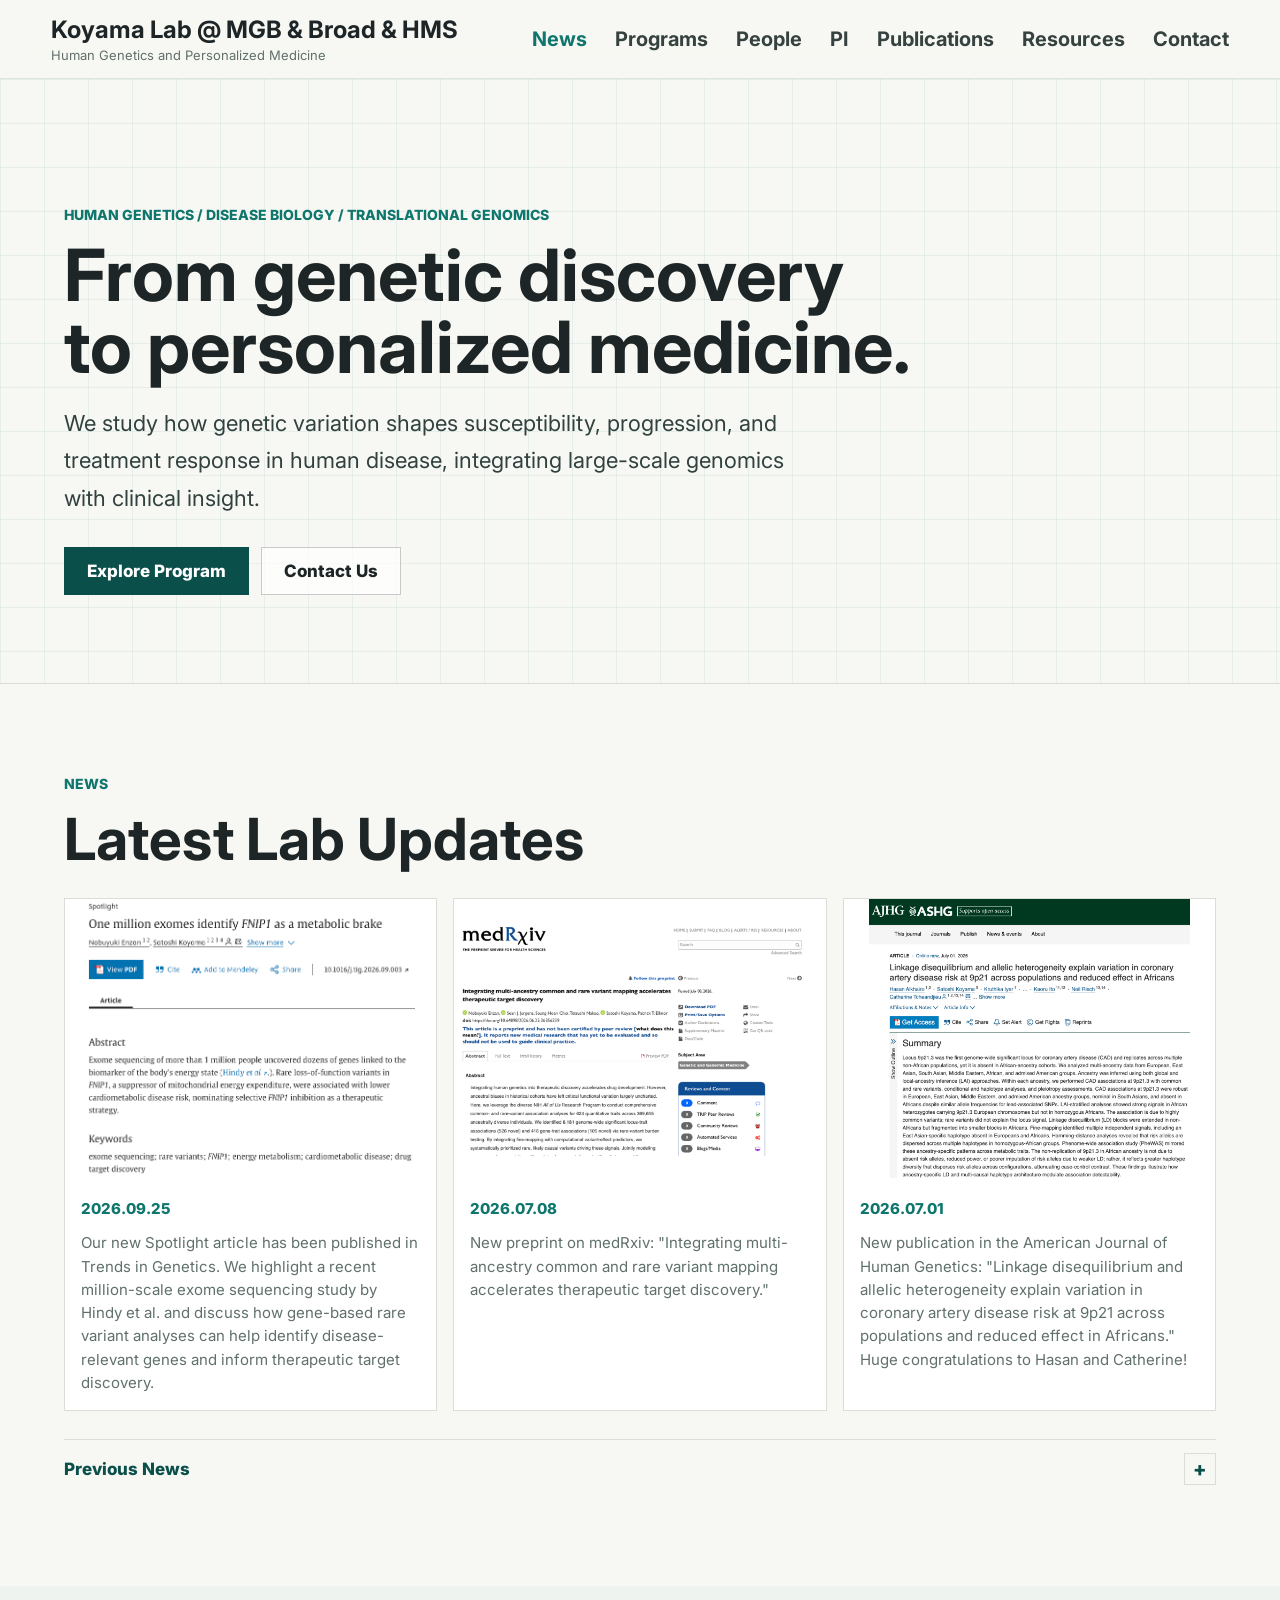
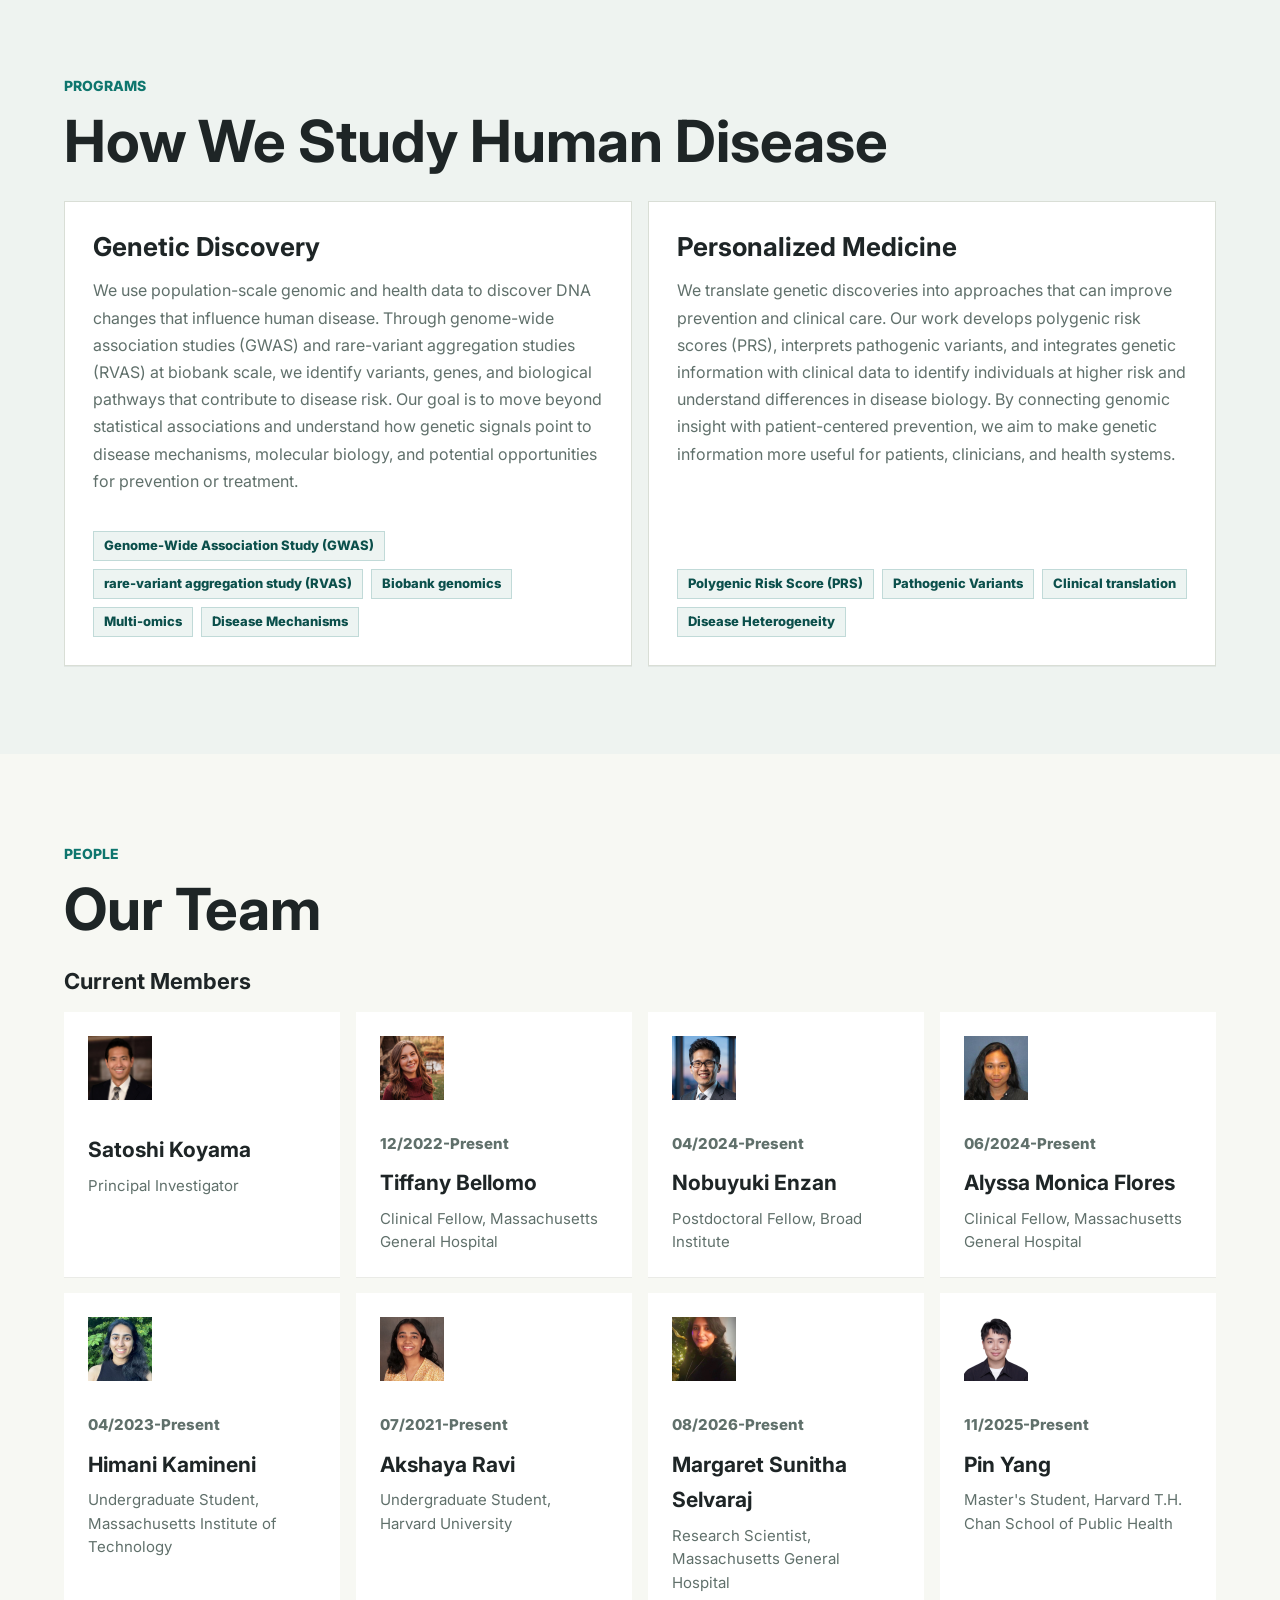
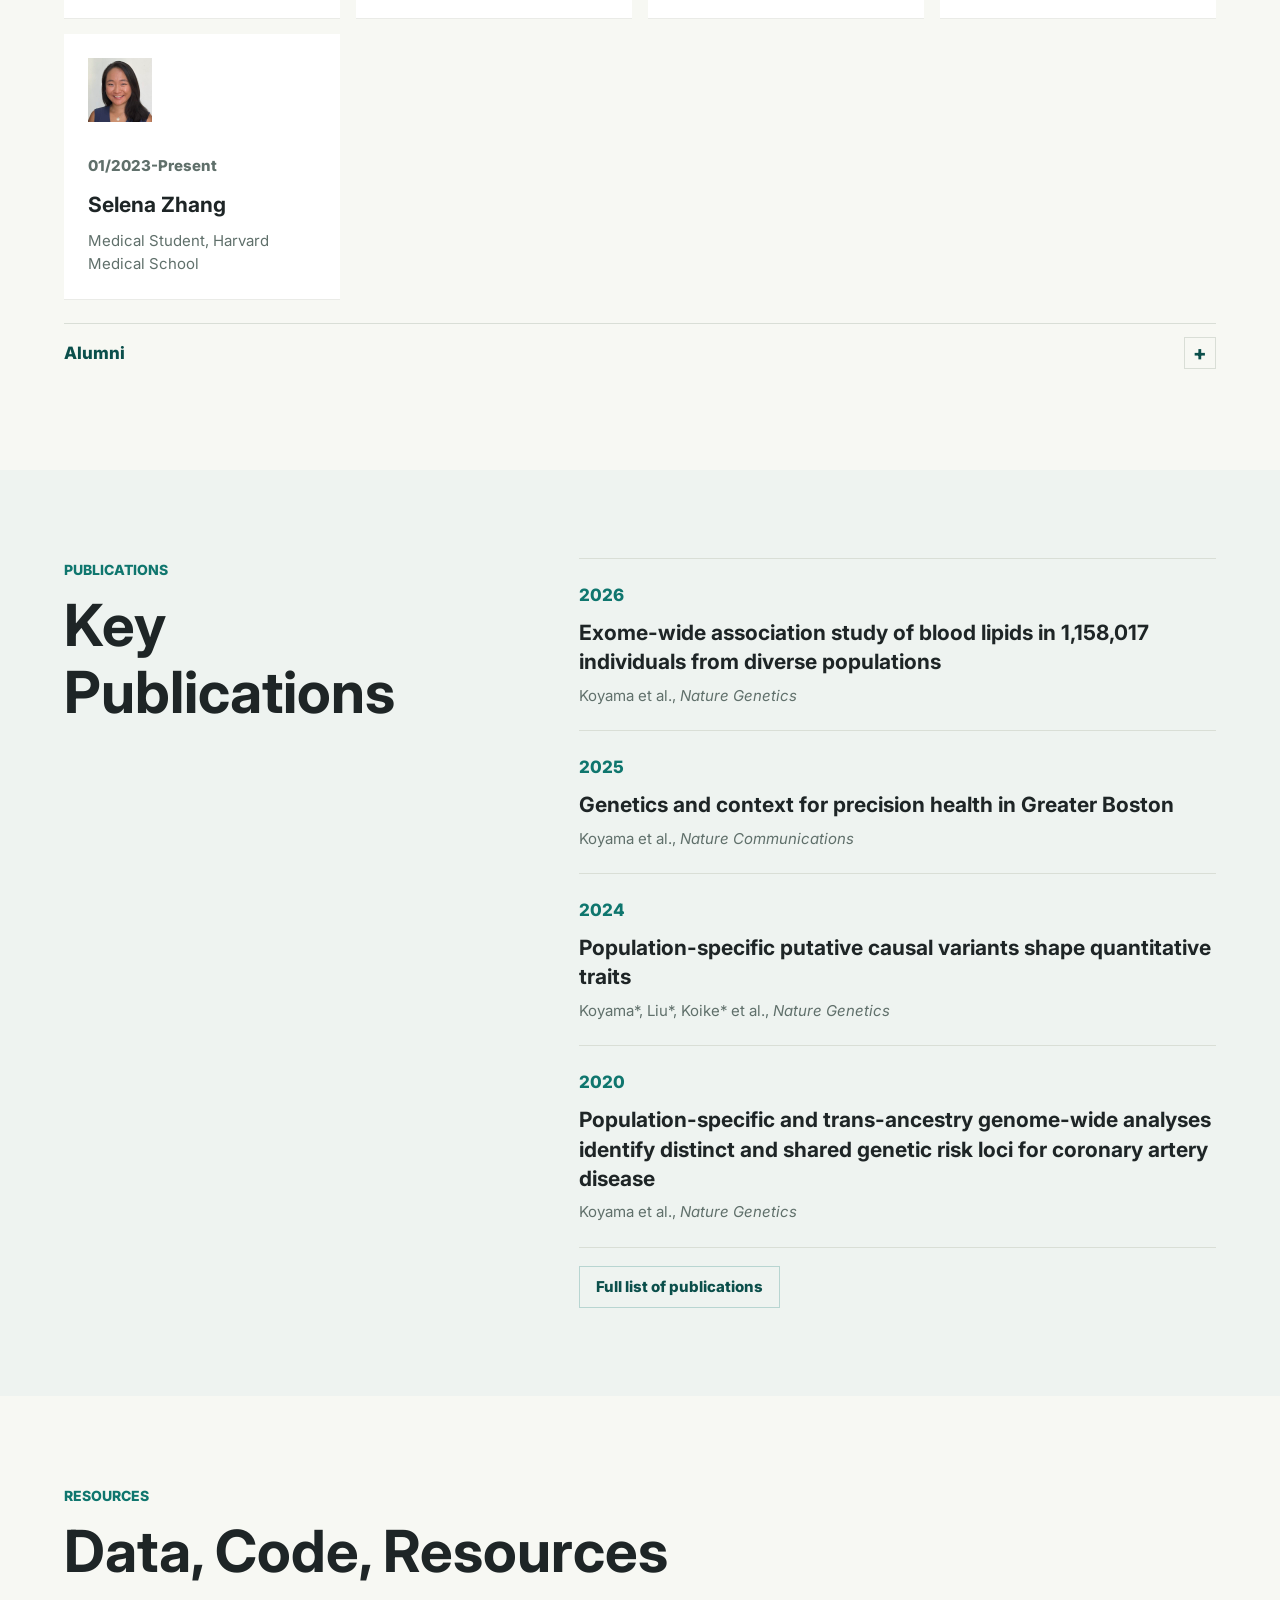
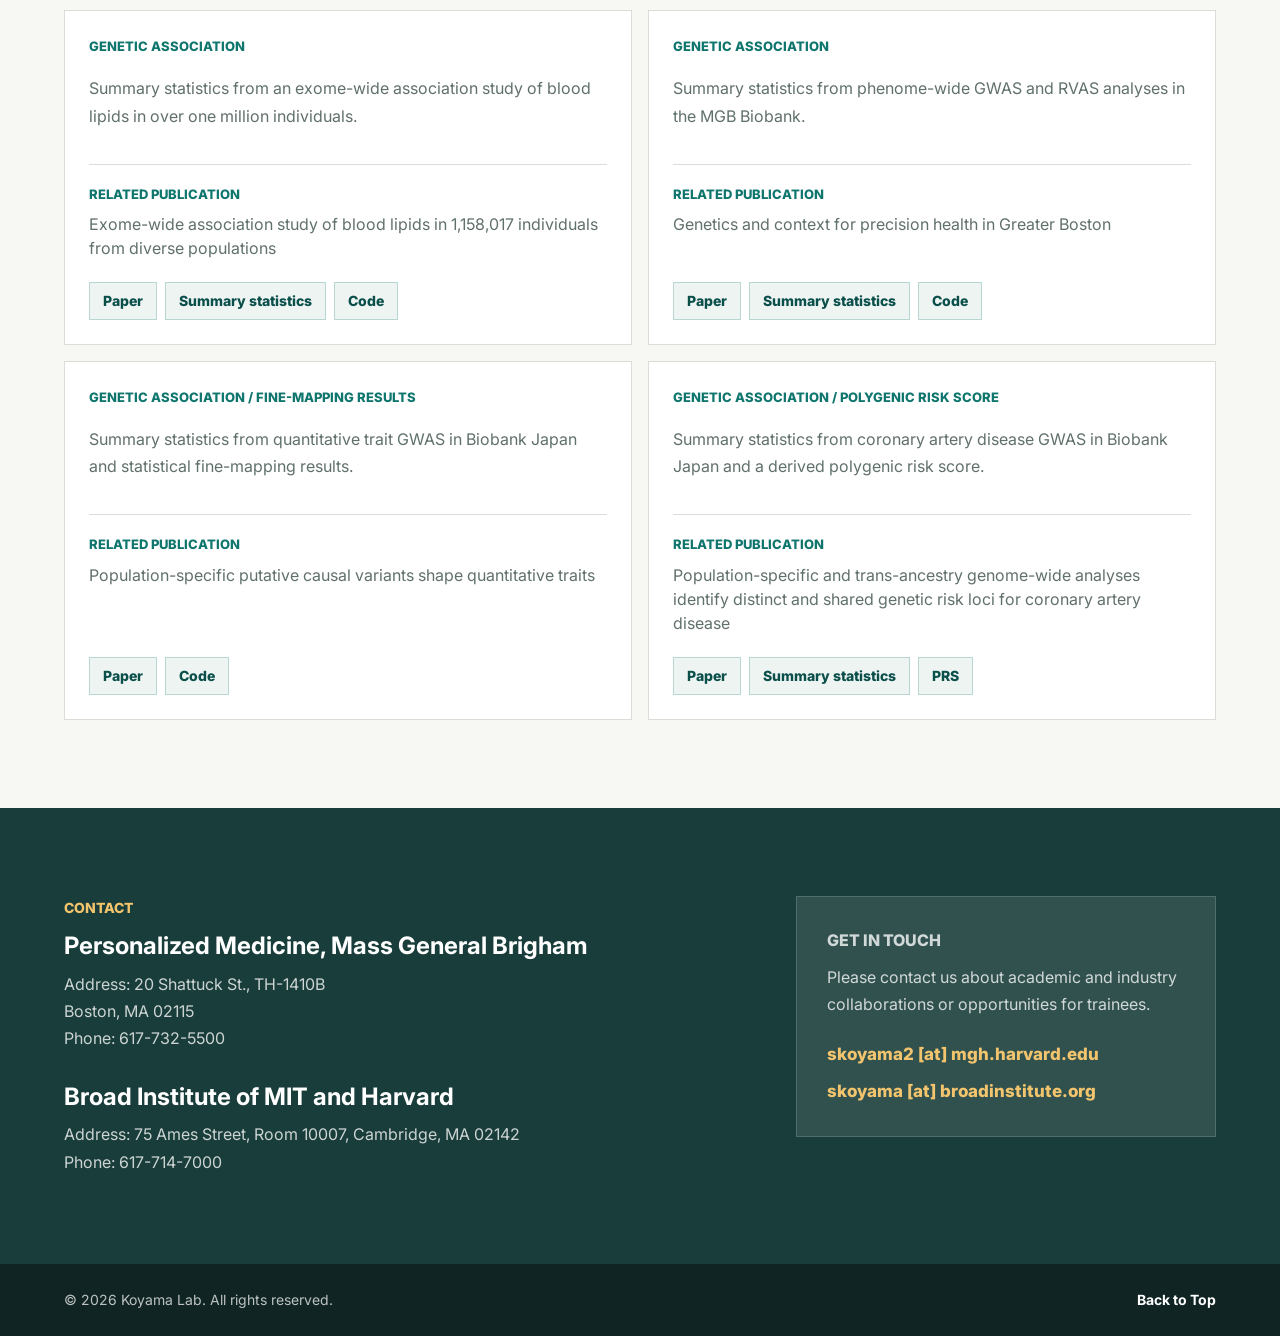
==== commit 0ecec45e: "Update lab contact address" ====
--- a/index.html
+++ b/index.html
@@ -69,10 +69,10 @@
         "address": [
           {
             "@type": "PostalAddress",
-            "streetAddress": "65 Landsdowne Street, Room 312",
-            "addressLocality": "Cambridge",
+            "streetAddress": "20 Shattuck St., TH-1410B",
+            "addressLocality": "Boston",
             "addressRegion": "MA",
-            "postalCode": "02139",
+            "postalCode": "02115",
             "addressCountry": "US"
           },
           {
@@ -432,8 +432,9 @@
               <article>
                 <h2>Personalized Medicine, Mass General Brigham</h2>
                 <p>
-                  Address: 65 Landsdowne Street, Room 312, Cambridge, MA 02139<br />
-                  Phone: 617-768-8490 &bull; Fax: 617-768-8510
+                  Address: 20 Shattuck St., TH-1410B<br />
+                  Boston, MA 02115<br />
+                  Phone: 617-732-5500
                 </p>
               </article>
               <article>
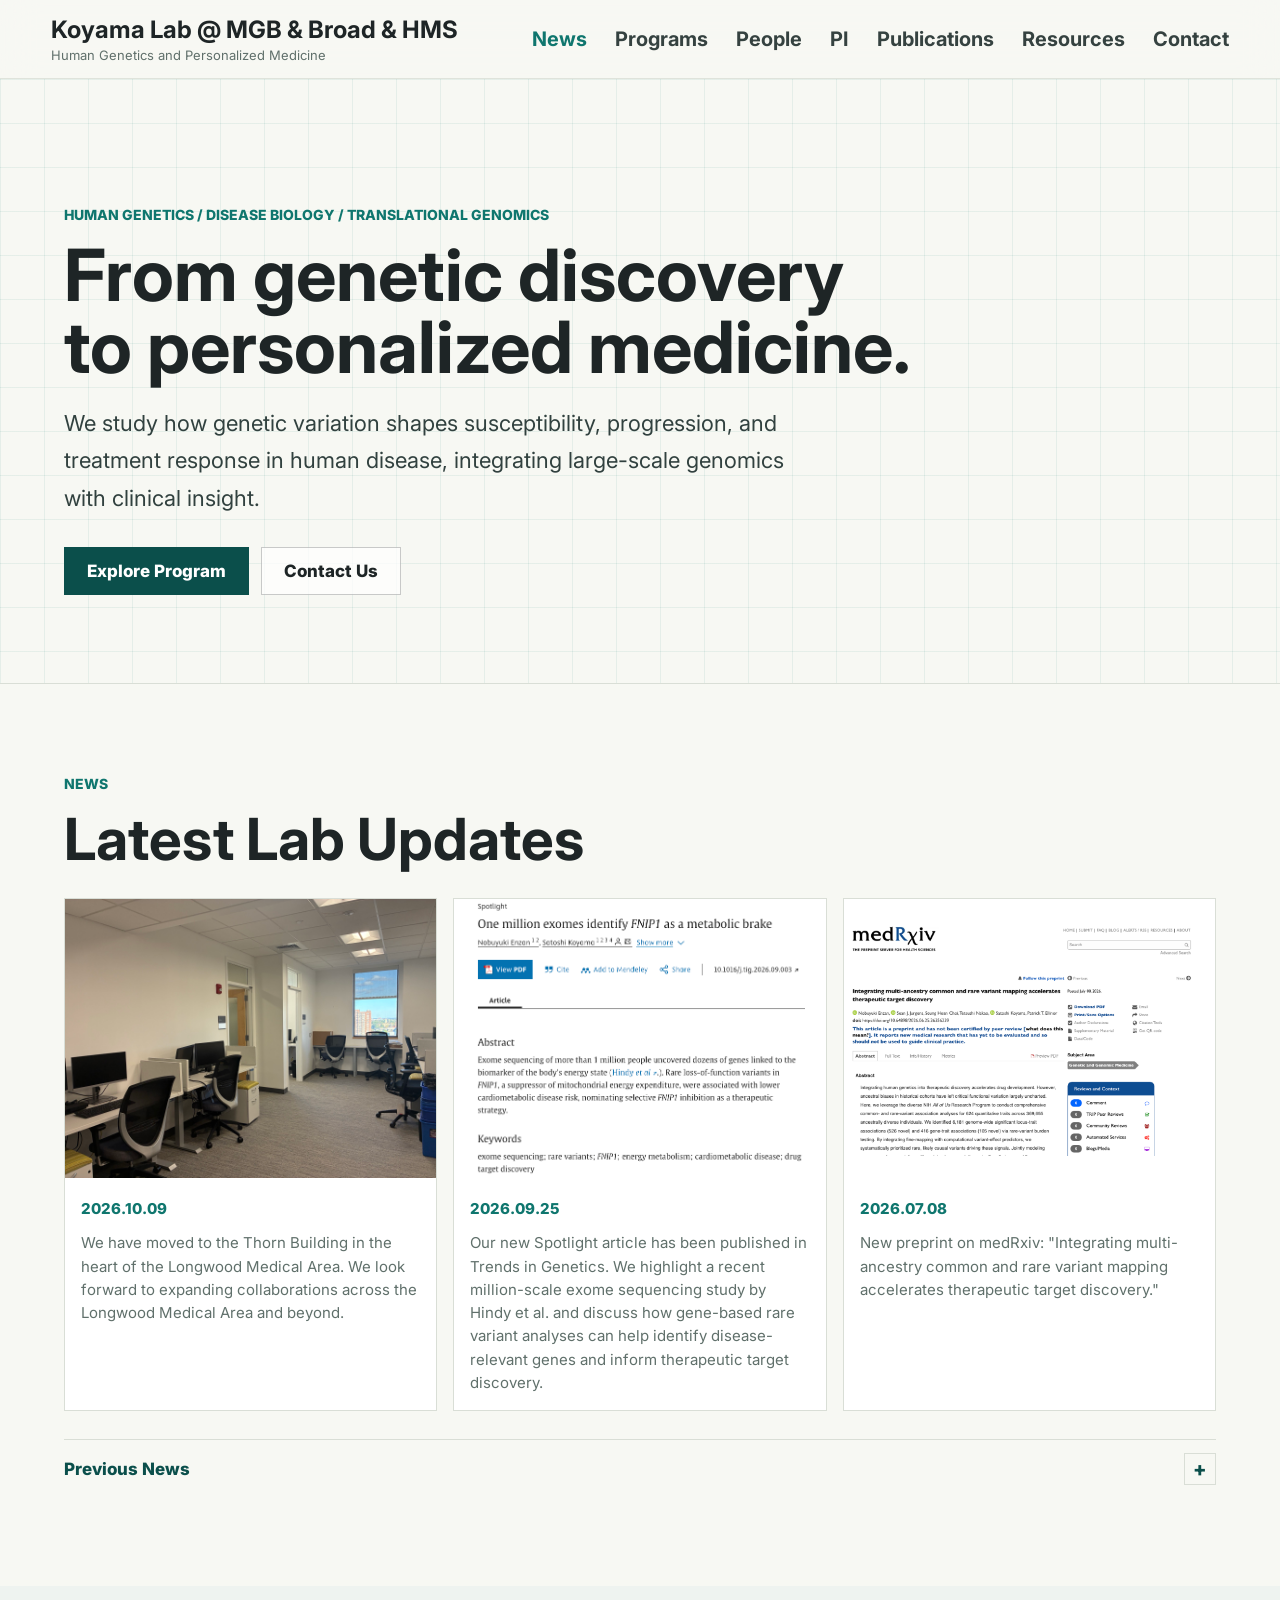
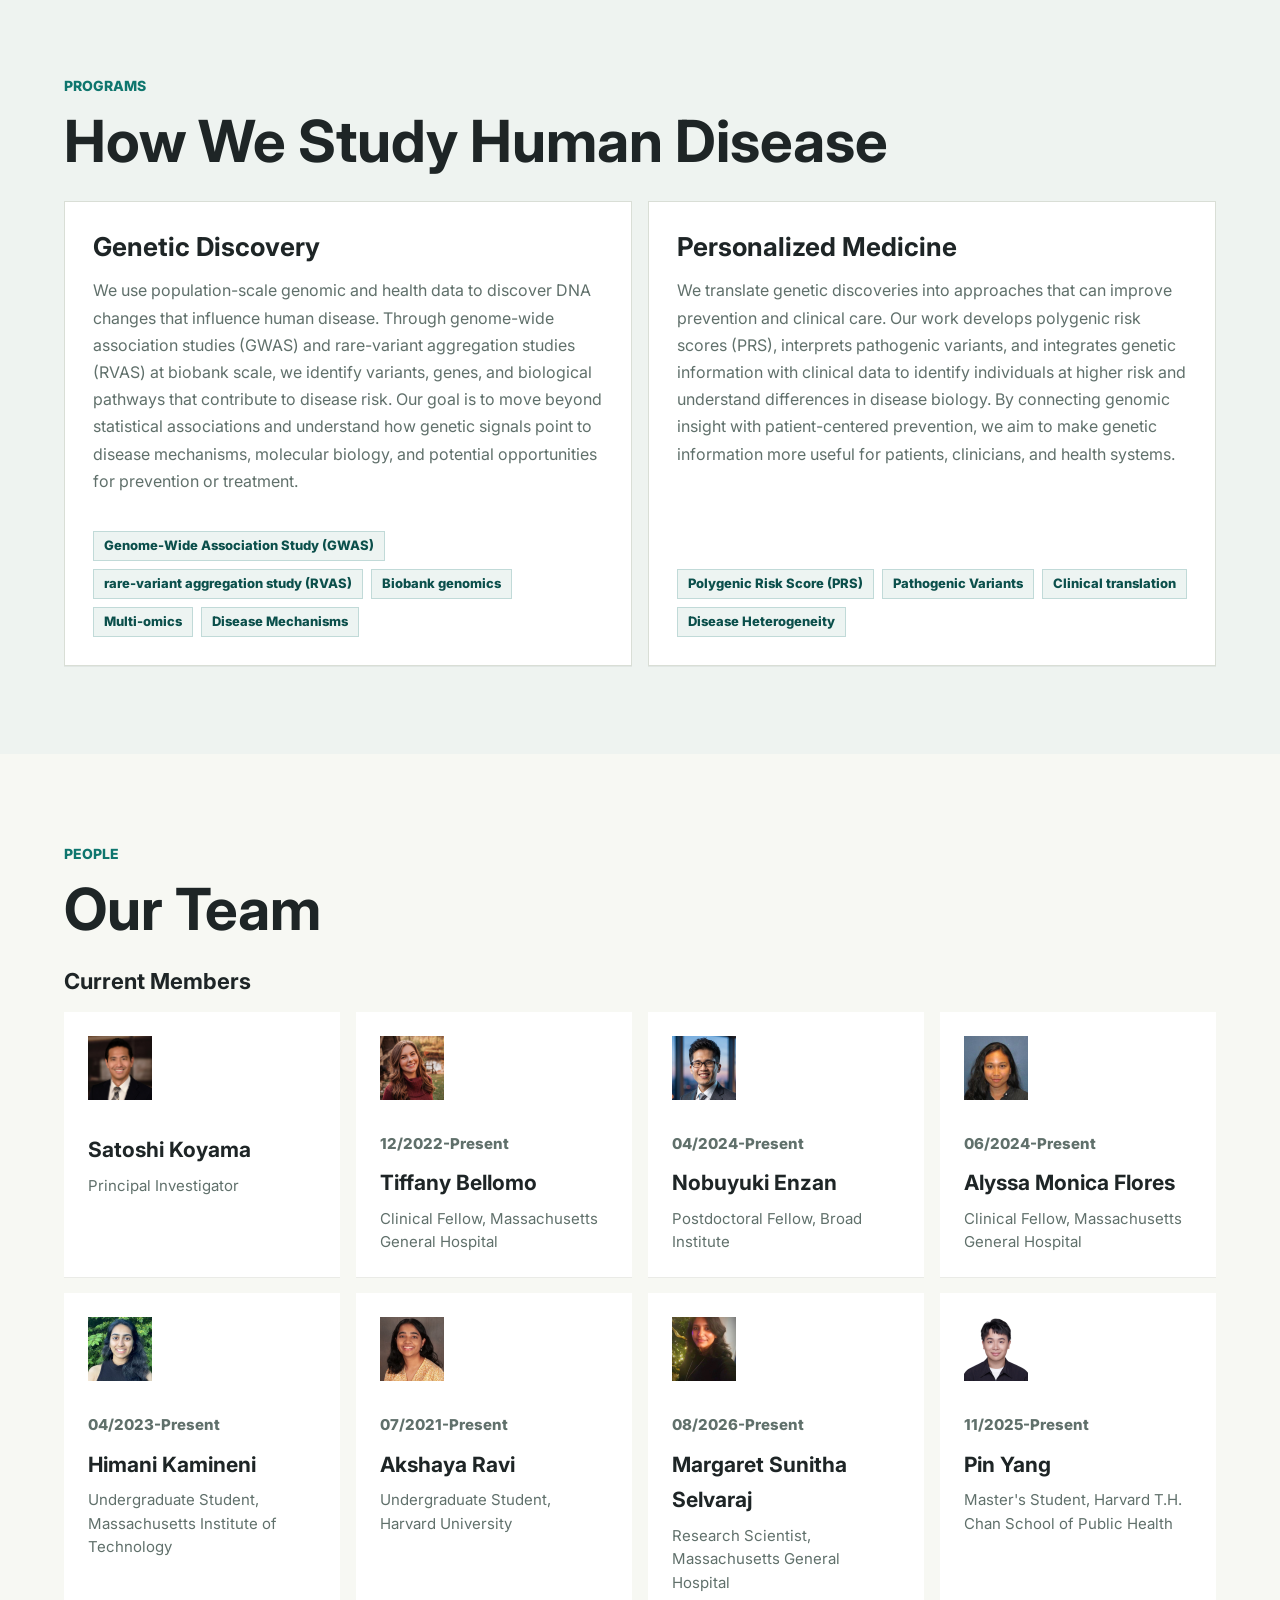
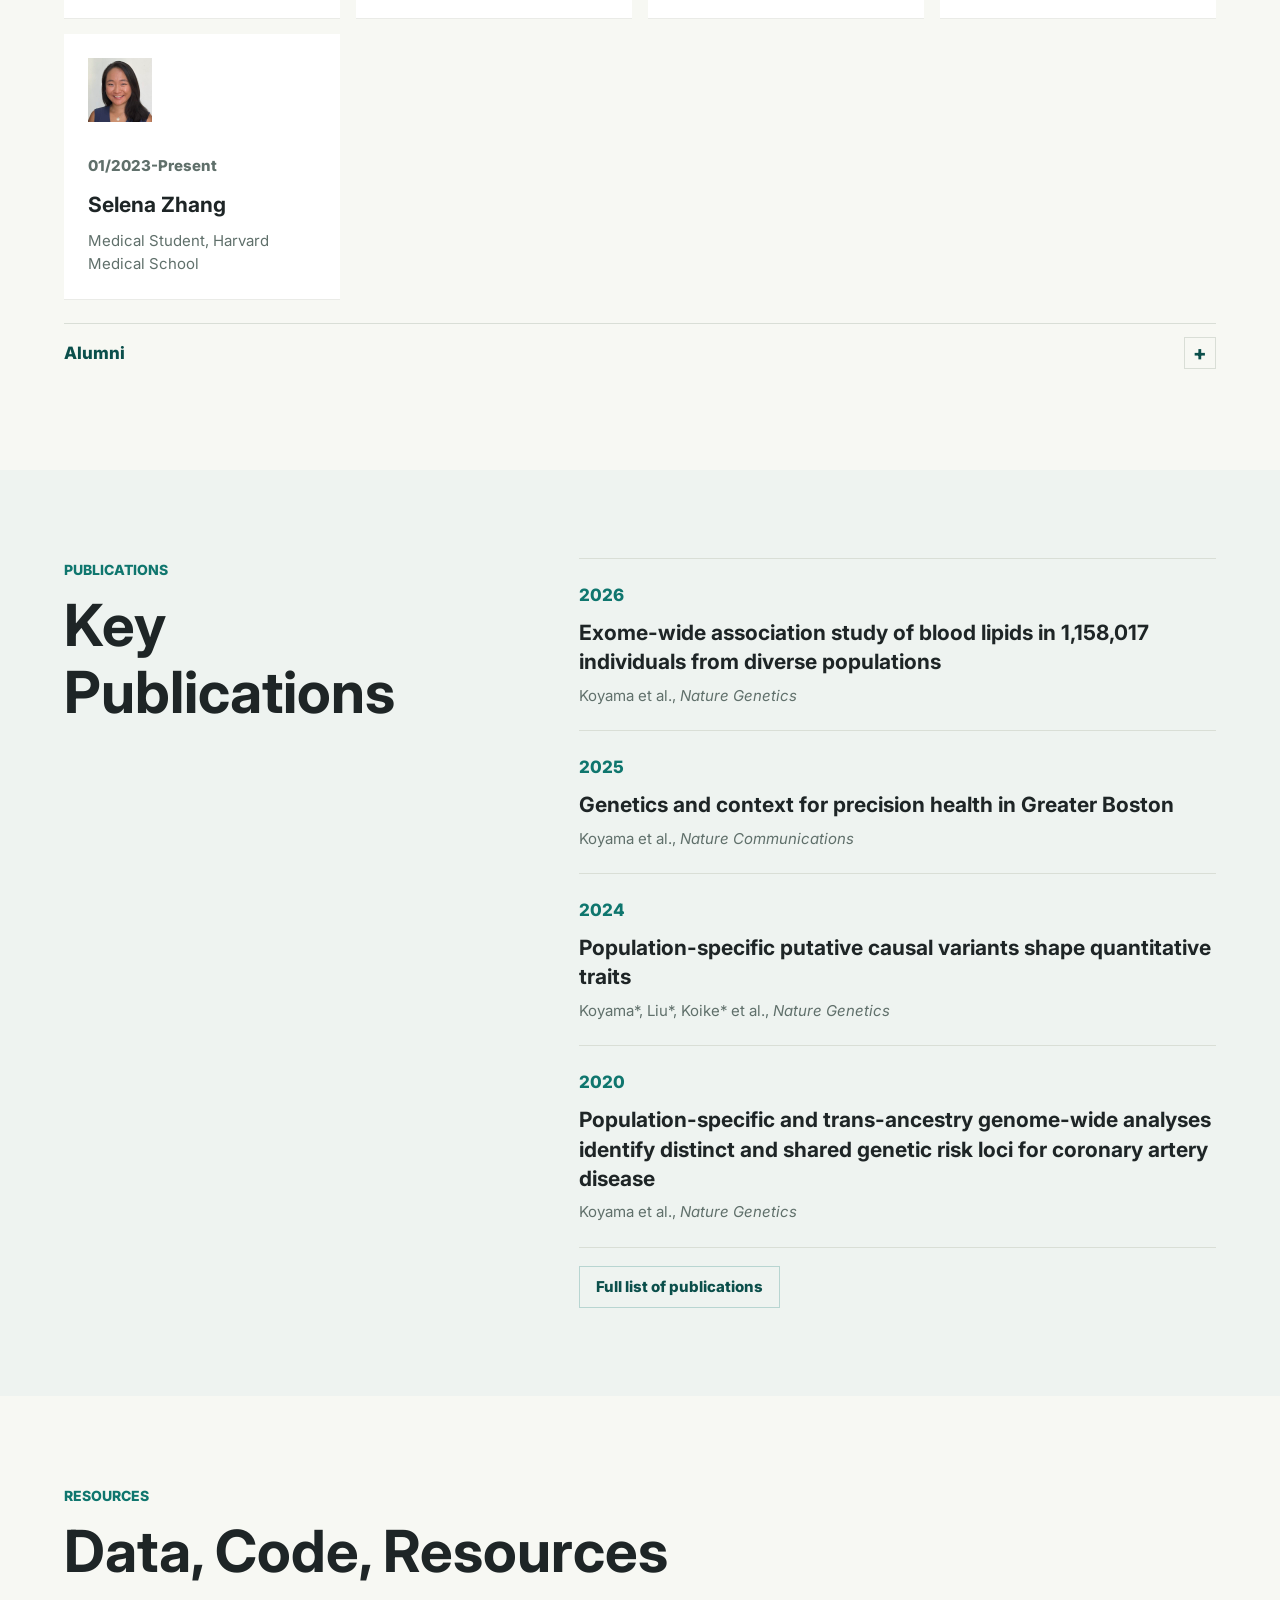
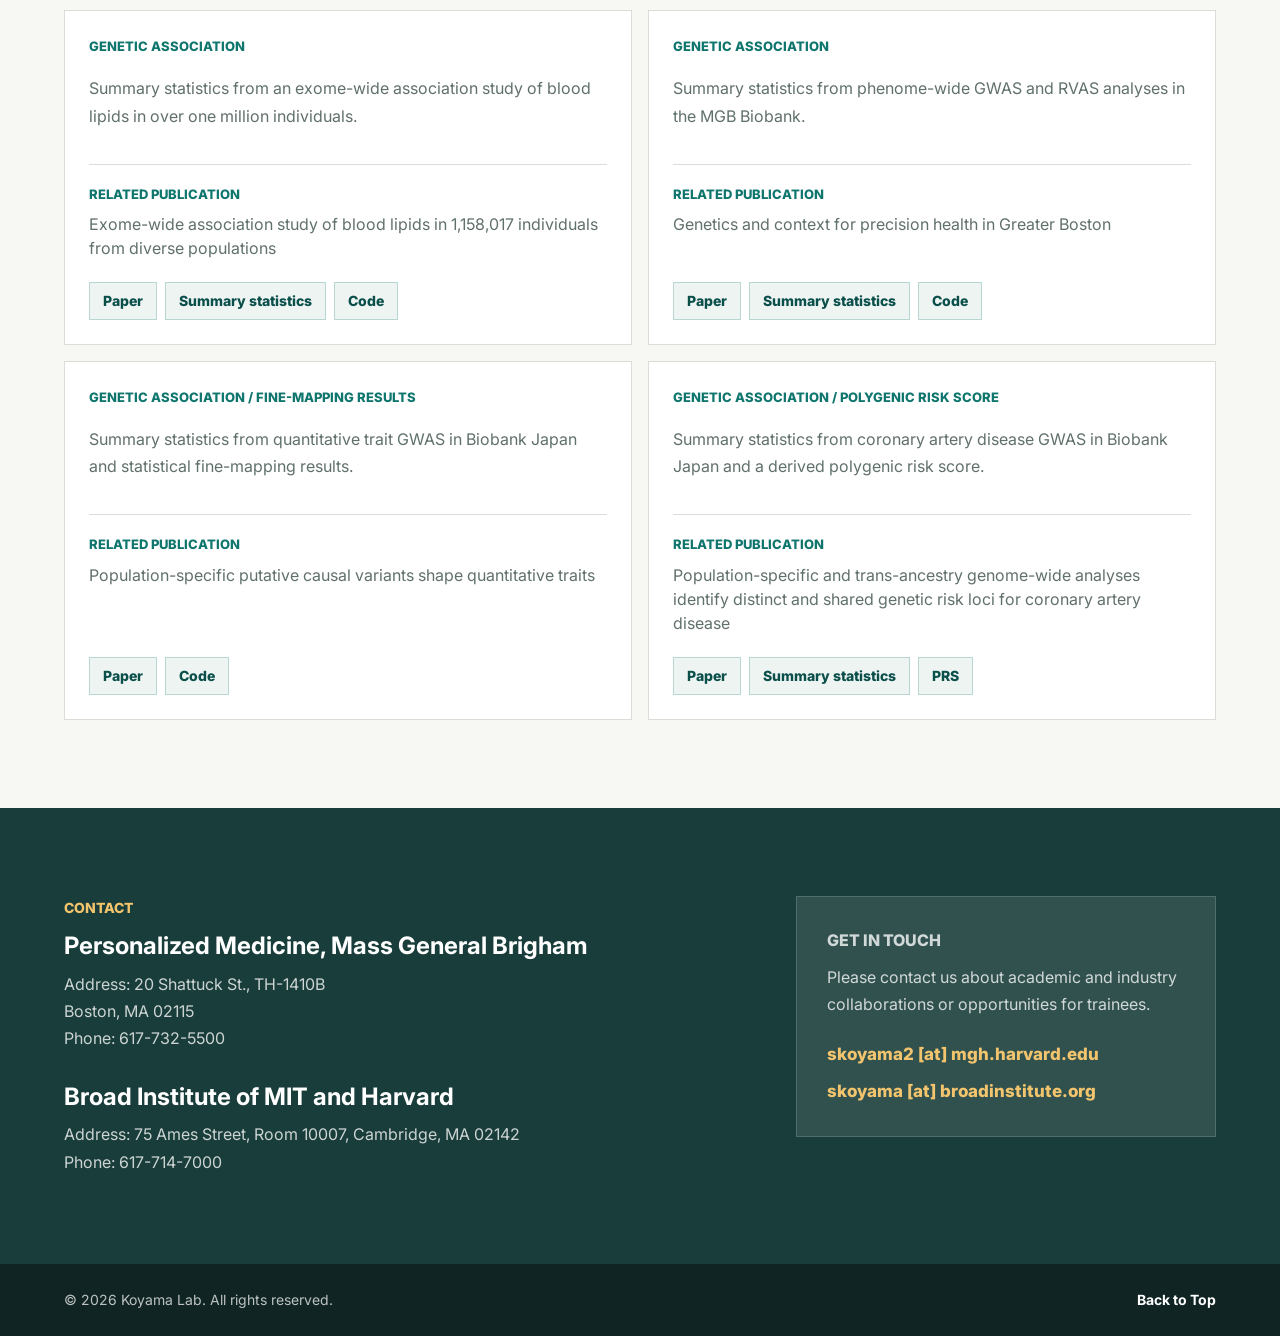
==== commit 1e16f3ce: "Add Thorn Building move announcement" ====
--- a/index.html
+++ b/index.html
@@ -142,6 +142,15 @@
           <h2>Latest Lab Updates</h2>
         </div>
         <div class="news-list news-card-list">
+          <article class="news-card">
+            <div class="news-image">
+              <img src="assets/news/thorn-building-move-2026.jpeg" alt="The Koyama Lab workspace in the Thorn Building" />
+            </div>
+            <div class="news-copy">
+              <time datetime="2026-10-09">2026.10.09</time>
+              <p>We have moved to the Thorn Building in the heart of the Longwood Medical Area. We look forward to expanding collaborations across the Longwood Medical Area and beyond.</p>
+            </div>
+          </article>
           <a class="news-card" href="https://doi.org/10.1016/j.tig.2026.09.003" target="_blank" rel="noreferrer" aria-label="Open Trends in Genetics Spotlight article">
             <div class="news-image contain-image">
               <img src="assets/news/trends-genetics-fnip1-spotlight-2026.png" alt="Trends in Genetics Spotlight article One million exomes identify FNIP1 as a metabolic brake" />
@@ -158,15 +167,6 @@
             <div class="news-copy">
               <time datetime="2026-07-08">2026.07.08</time>
               <p>New preprint on medRxiv: "Integrating multi-ancestry common and rare variant mapping accelerates therapeutic target discovery."</p>
-            </div>
-          </a>
-          <a class="news-card" href="https://www.cell.com/ajhg/abstract/S0002-9297(26)00233-8" target="_blank" rel="noreferrer" aria-label="Open AJHG 9p21 publication">
-            <div class="news-image contain-image">
-              <img src="assets/news/ajhg-9p21-2026.png" alt="AJHG article page for the multi-ancestry 9p21 coronary artery disease study" />
-            </div>
-            <div class="news-copy">
-              <time datetime="2026-07-01">2026.07.01</time>
-              <p>New publication in the American Journal of Human Genetics: "Linkage disequilibrium and allelic heterogeneity explain variation in coronary artery disease risk at 9p21 across populations and reduced effect in Africans." Huge congratulations to Hasan and Catherine!</p>
             </div>
           </a>
         </div>
@@ -175,6 +175,15 @@
           <div class="archive-year">
             <h3>2026</h3>
             <div class="news-list news-card-list archive-card-list">
+              <a class="news-card" href="https://www.cell.com/ajhg/abstract/S0002-9297(26)00233-8" target="_blank" rel="noreferrer" aria-label="Open AJHG 9p21 publication">
+                <div class="news-image contain-image">
+                  <img src="assets/news/ajhg-9p21-2026.png" alt="AJHG article page for the multi-ancestry 9p21 coronary artery disease study" />
+                </div>
+                <div class="news-copy">
+                  <time datetime="2026-07-01">2026.07.01</time>
+                  <p>New publication in the American Journal of Human Genetics: "Linkage disequilibrium and allelic heterogeneity explain variation in coronary artery disease risk at 9p21 across populations and reduced effect in Africans." Huge congratulations to Hasan and Catherine!</p>
+                </div>
+              </a>
               <a class="news-card" href="https://www.nature.com/articles/s41588-026-02613-y" target="_blank" rel="noreferrer" aria-label="Open Nature Genetics publication">
                 <div class="news-image contain-image">
                   <img src="assets/news/nature-genetics-lipids-2026.png" alt="Nature Genetics article page for the exome-wide association study of blood lipids" />
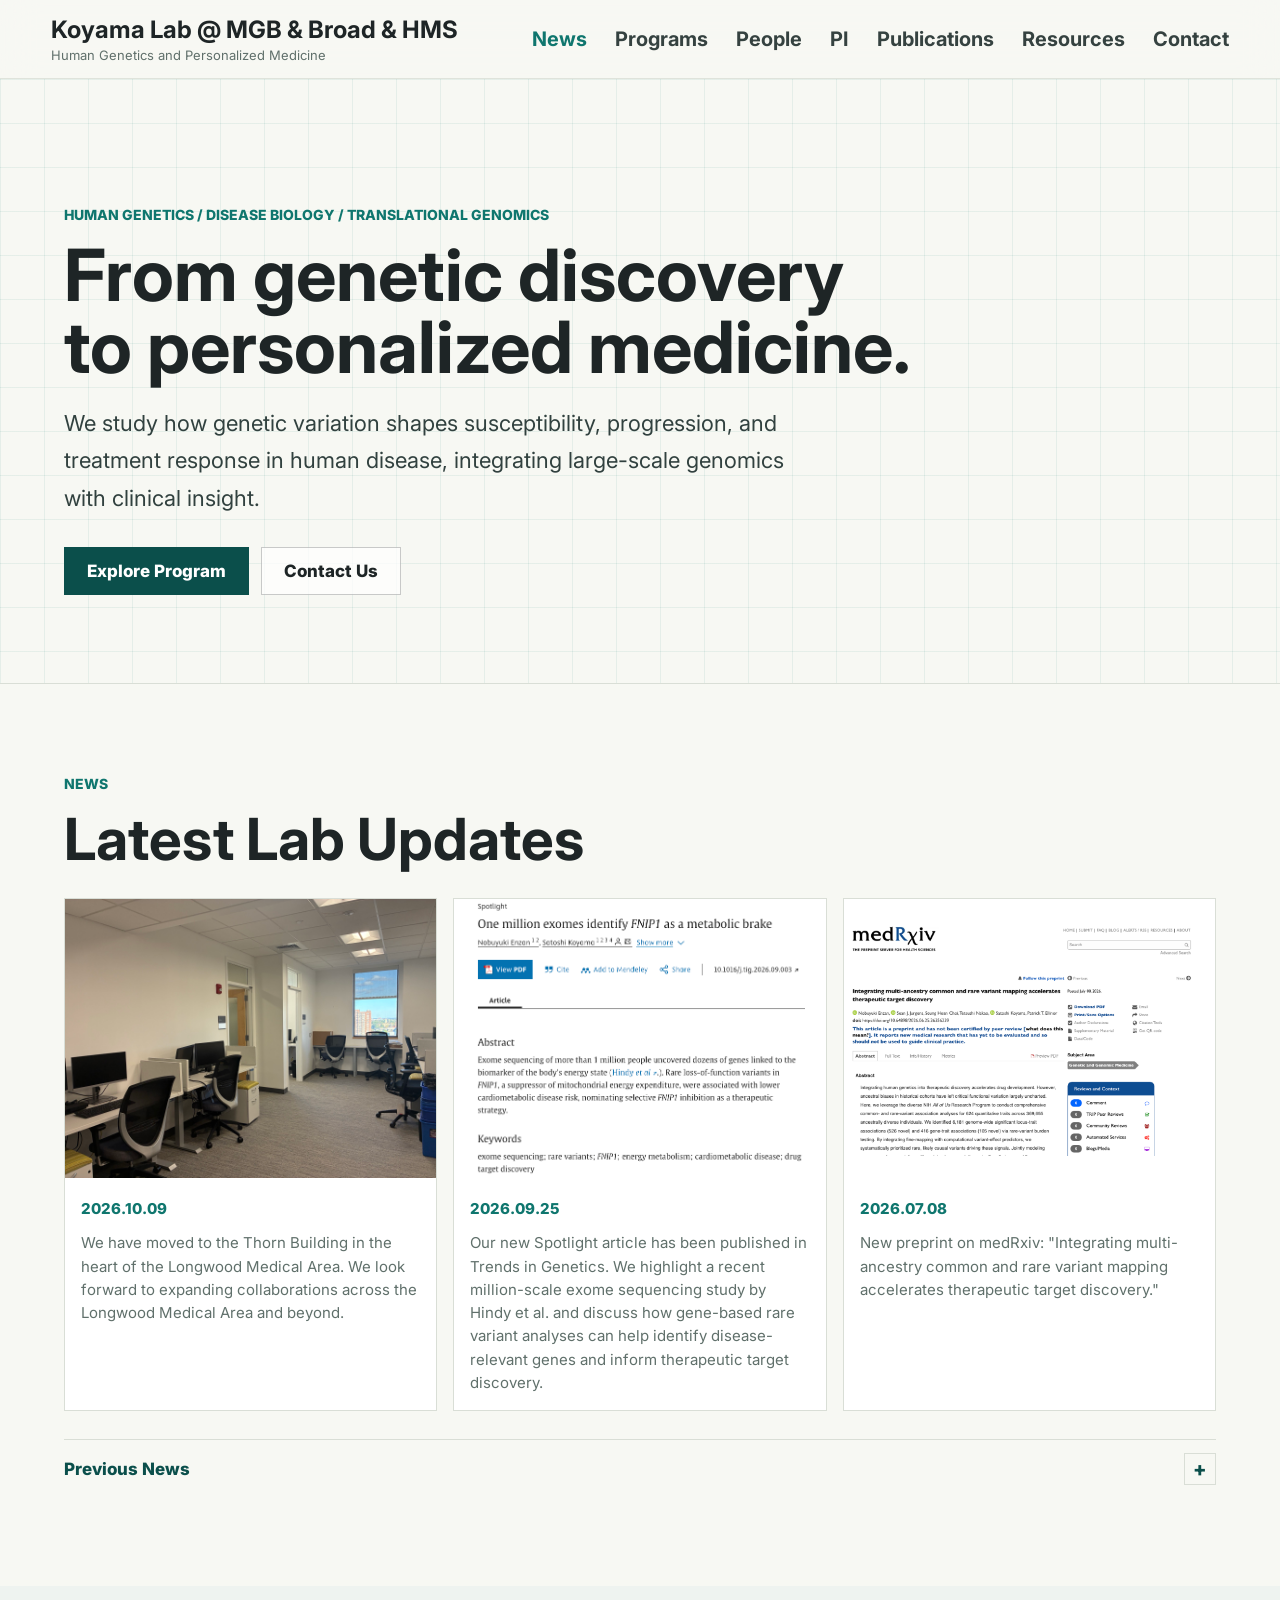
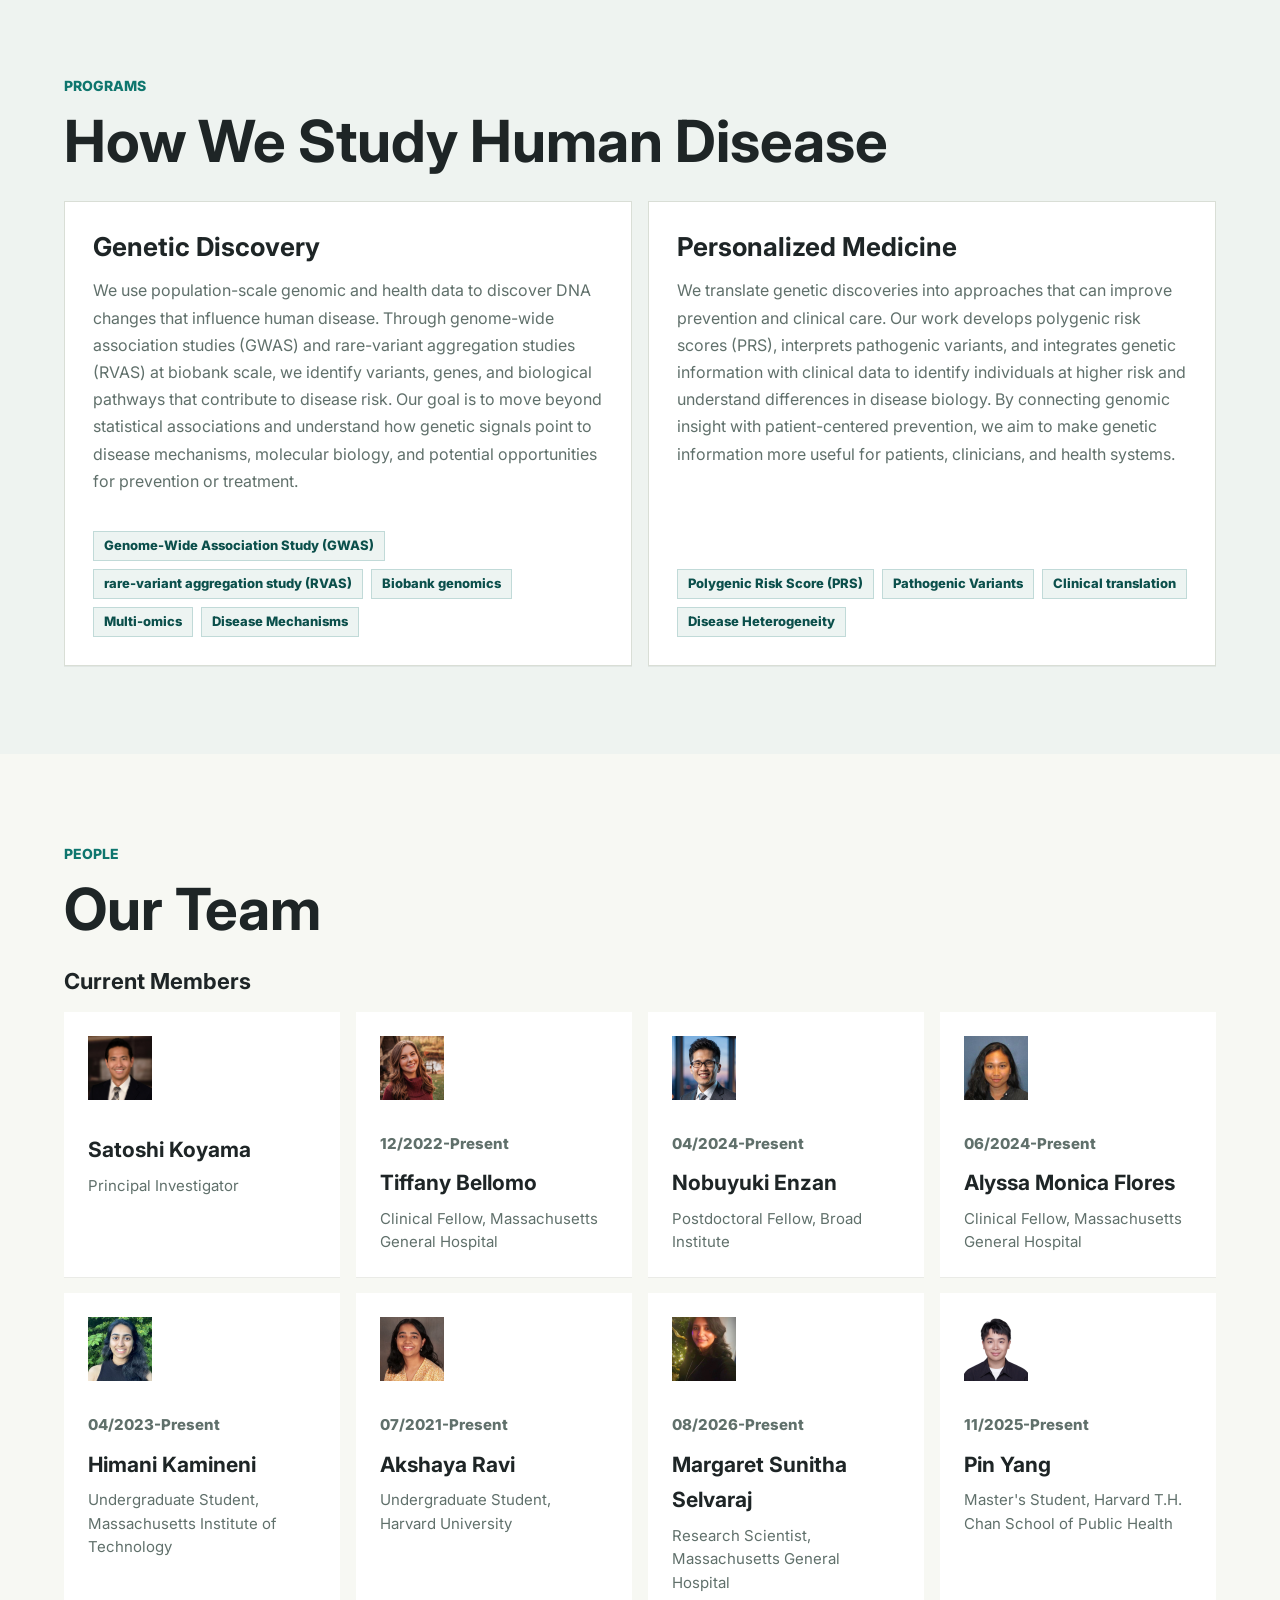
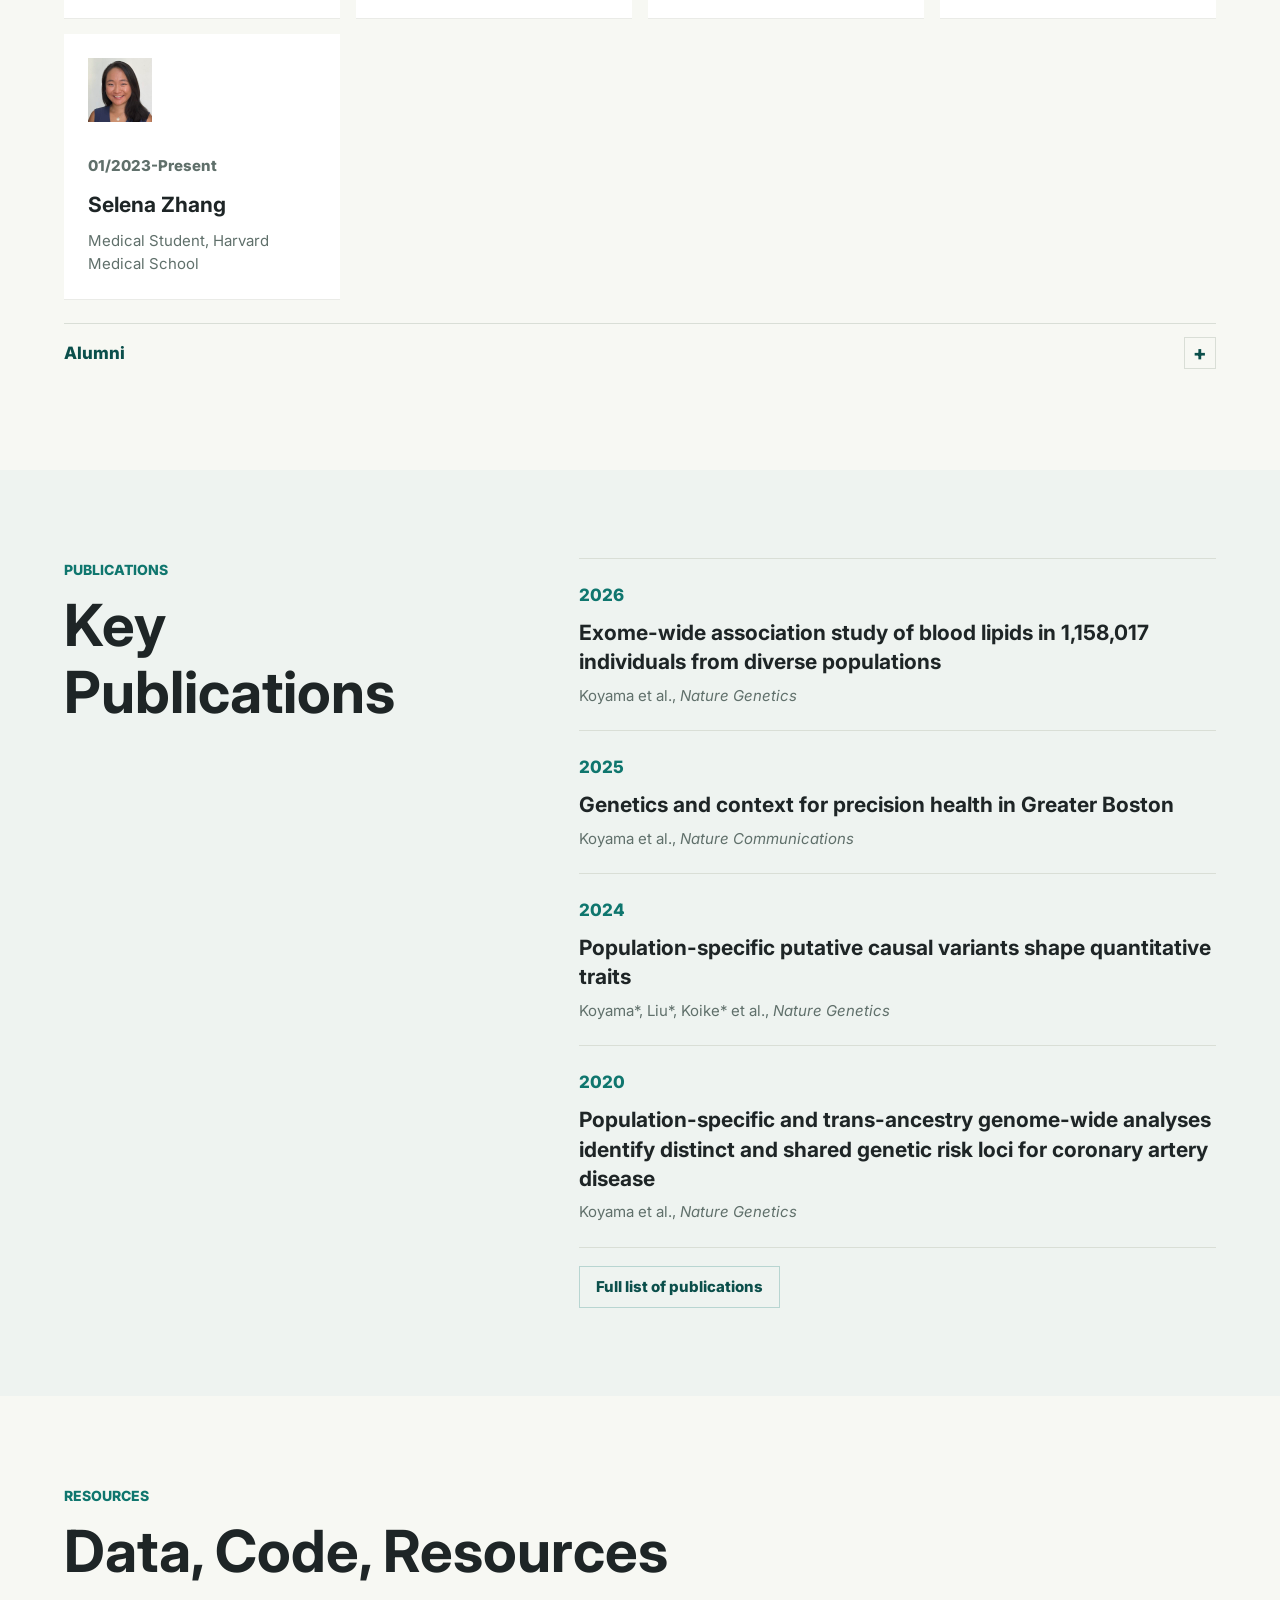
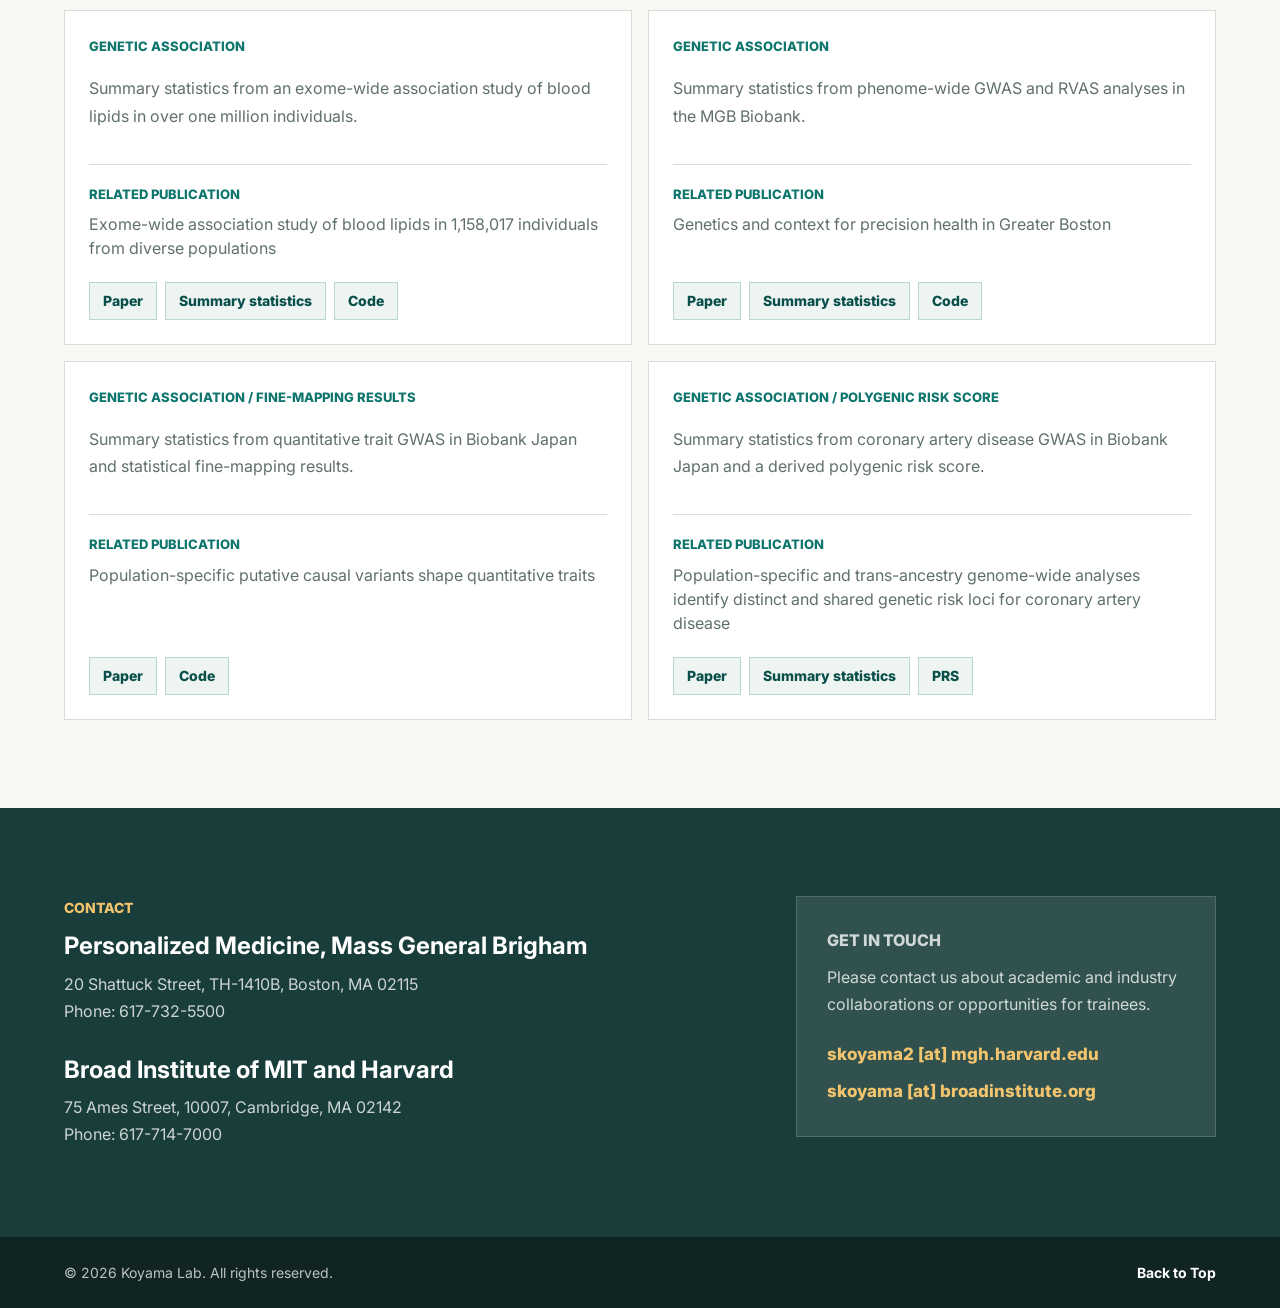
==== commit c82b9500: "Refine contact address formatting" ====
--- a/index.html
+++ b/index.html
@@ -69,7 +69,7 @@
         "address": [
           {
             "@type": "PostalAddress",
-            "streetAddress": "20 Shattuck St., TH-1410B",
+            "streetAddress": "20 Shattuck Street, TH-1410B",
             "addressLocality": "Boston",
             "addressRegion": "MA",
             "postalCode": "02115",
@@ -77,7 +77,7 @@
           },
           {
             "@type": "PostalAddress",
-            "streetAddress": "75 Ames Street, Room 10007",
+            "streetAddress": "75 Ames Street, 10007",
             "addressLocality": "Cambridge",
             "addressRegion": "MA",
             "postalCode": "02142",
@@ -441,15 +441,14 @@
               <article>
                 <h2>Personalized Medicine, Mass General Brigham</h2>
                 <p>
-                  Address: 20 Shattuck St., TH-1410B<br />
-                  Boston, MA 02115<br />
+                  20 Shattuck Street, TH-1410B, Boston, MA 02115<br />
                   Phone: 617-732-5500
                 </p>
               </article>
               <article>
                 <h2>Broad Institute of MIT and Harvard</h2>
                 <p>
-                  Address: 75 Ames Street, Room 10007, Cambridge, MA 02142<br />
+                  75 Ames Street, 10007, Cambridge, MA 02142<br />
                   Phone: 617-714-7000
                 </p>
               </article>
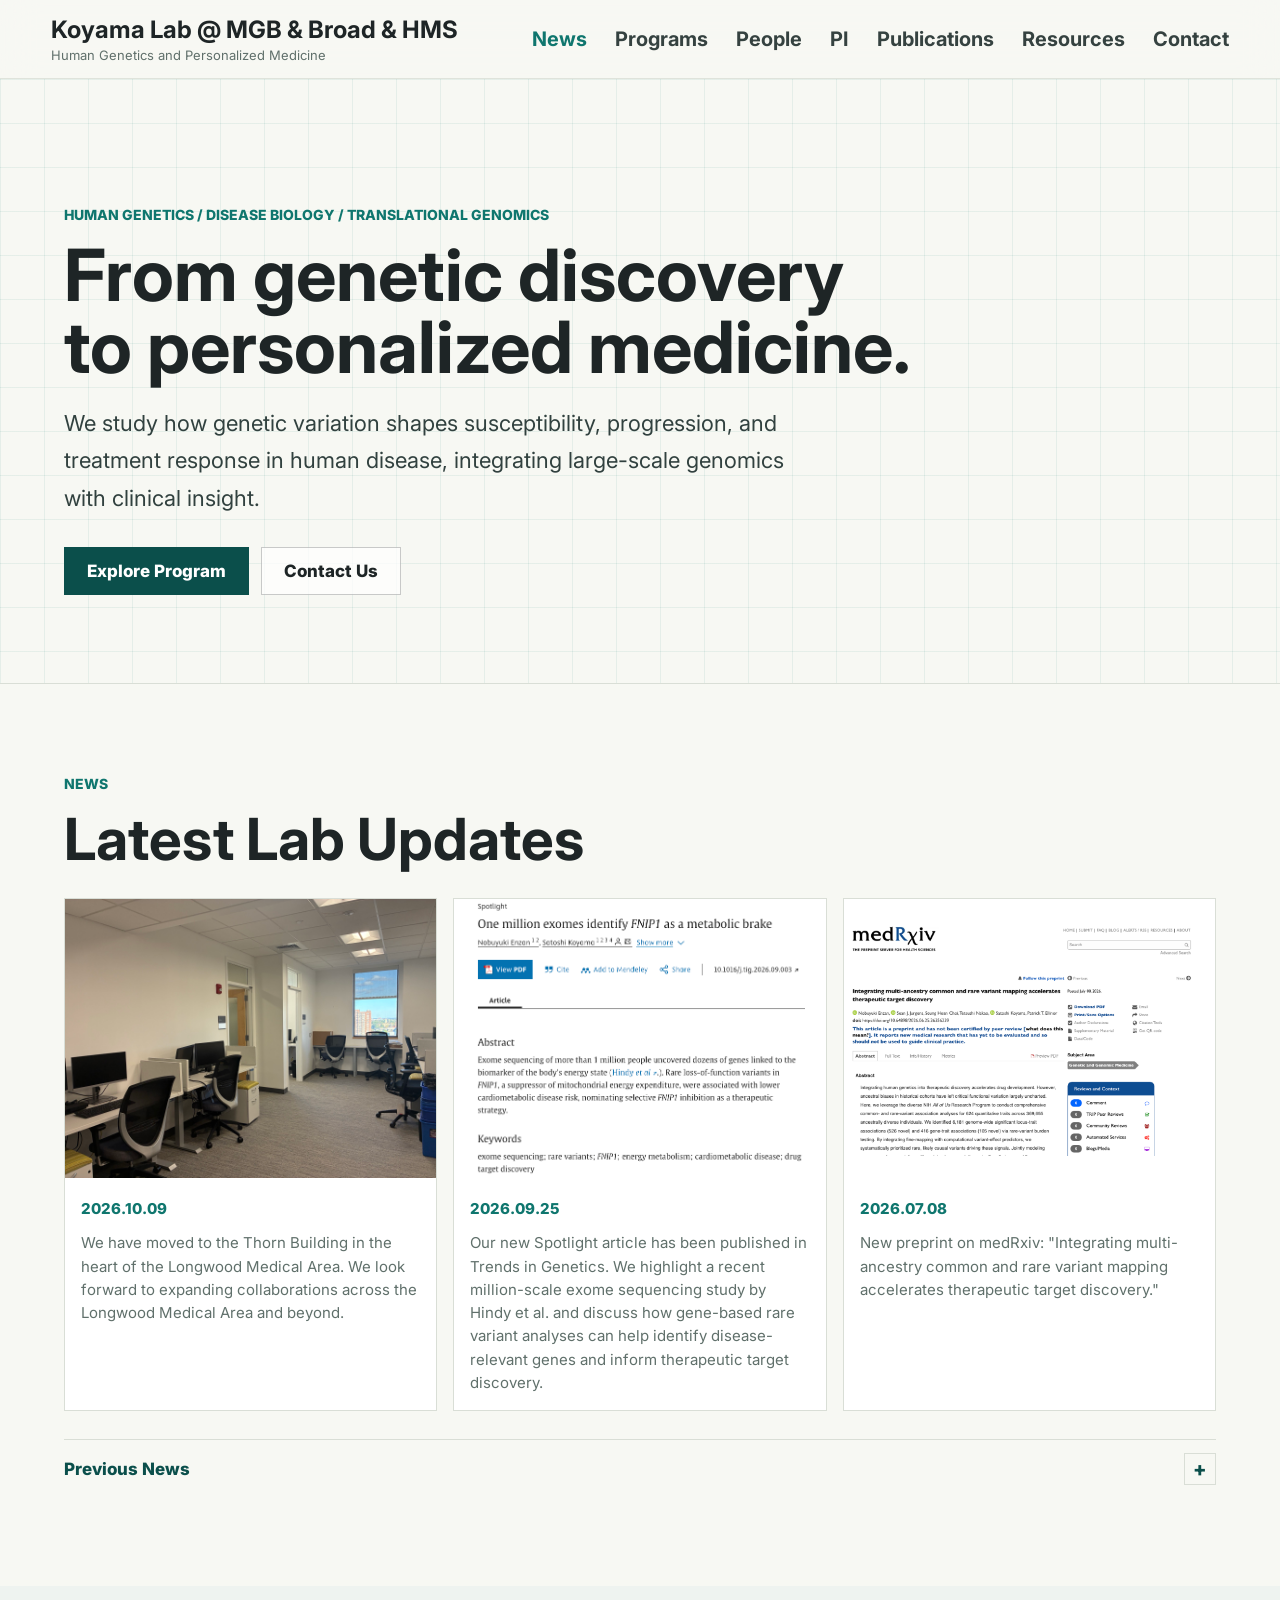
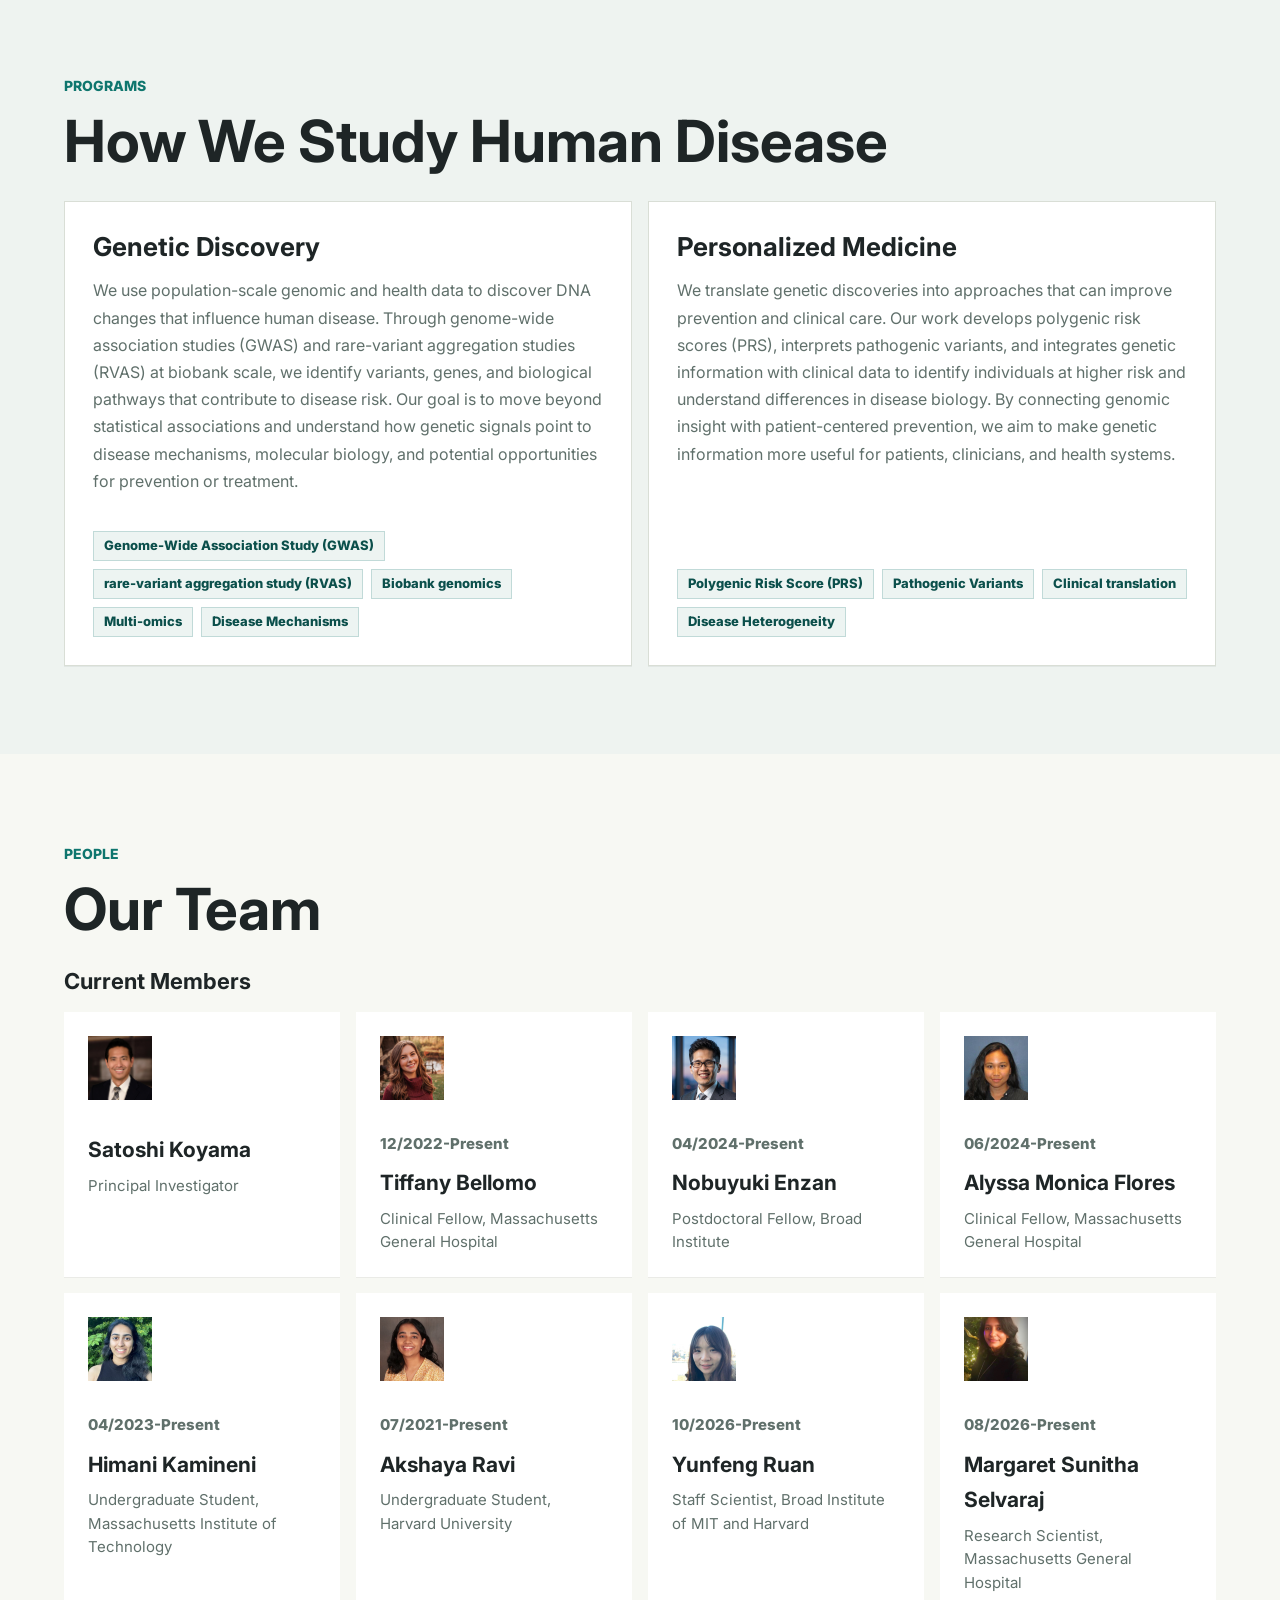
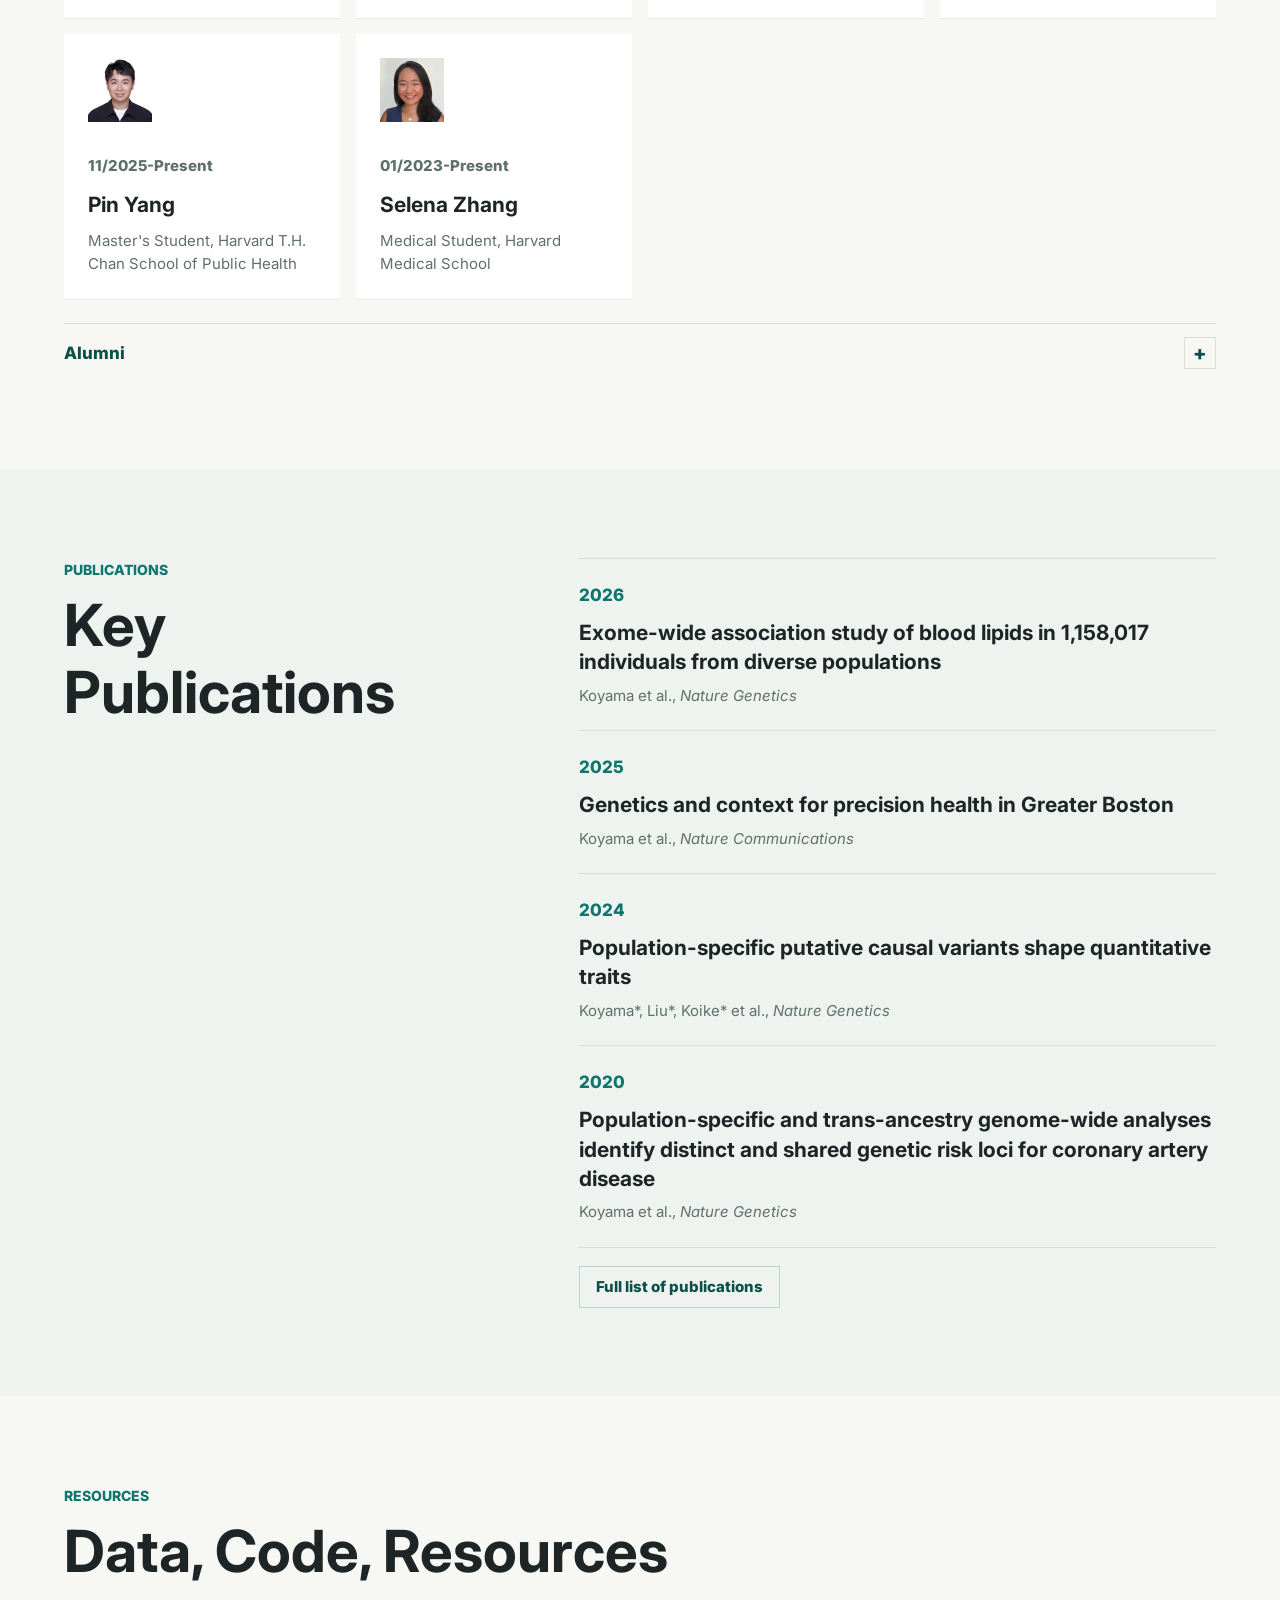
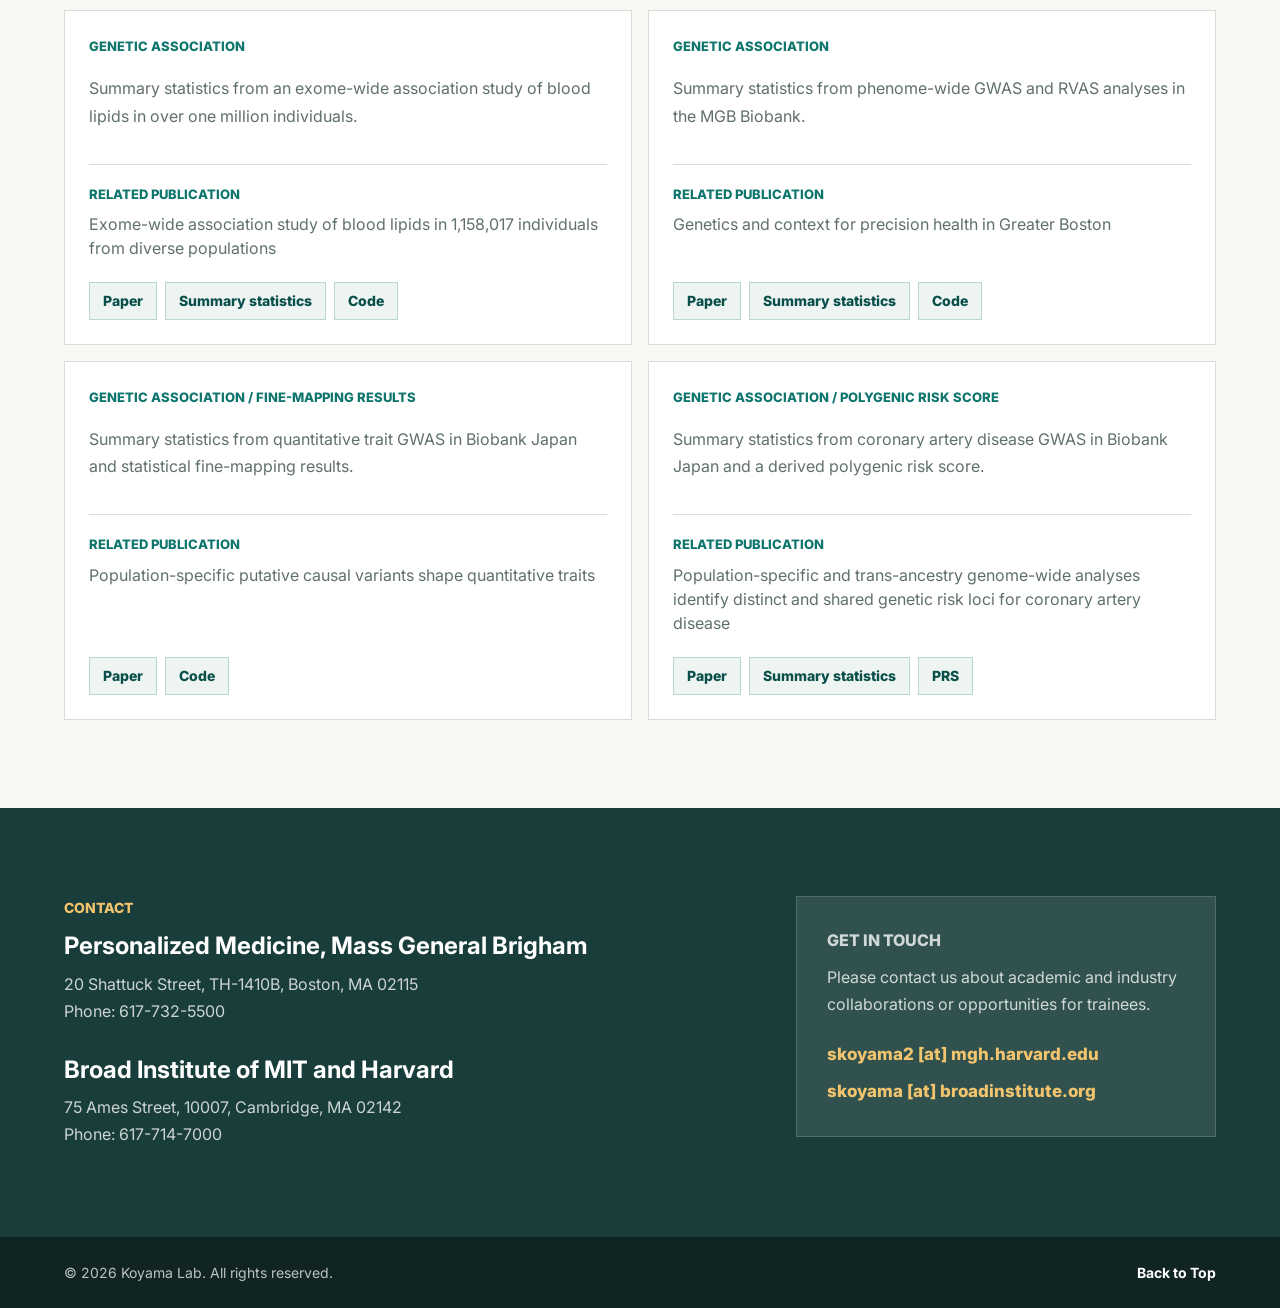
==== commit 63dda19c: "Add Yunfeng Ruan to lab members" ====
--- a/index.html
+++ b/index.html
@@ -312,6 +312,12 @@
             <p>Undergraduate Student, Harvard University</p>
           </article>
           <article class="member-card">
+            <img class="avatar member-photo" src="assets/photos/members/yunfeng-ruan.jpg" alt="Yunfeng Ruan" />
+            <p class="member-date">10/2026-Present</p>
+            <h3>Yunfeng Ruan</h3>
+            <p>Staff Scientist, Broad Institute of MIT and Harvard</p>
+          </article>
+          <article class="member-card">
             <img class="avatar member-photo" src="assets/photos/members/margaret-selvaraj.jpg" alt="Margaret Sunitha Selvaraj" />
             <p class="member-date">08/2026-Present</p>
             <h3>Margaret Sunitha Selvaraj</h3>
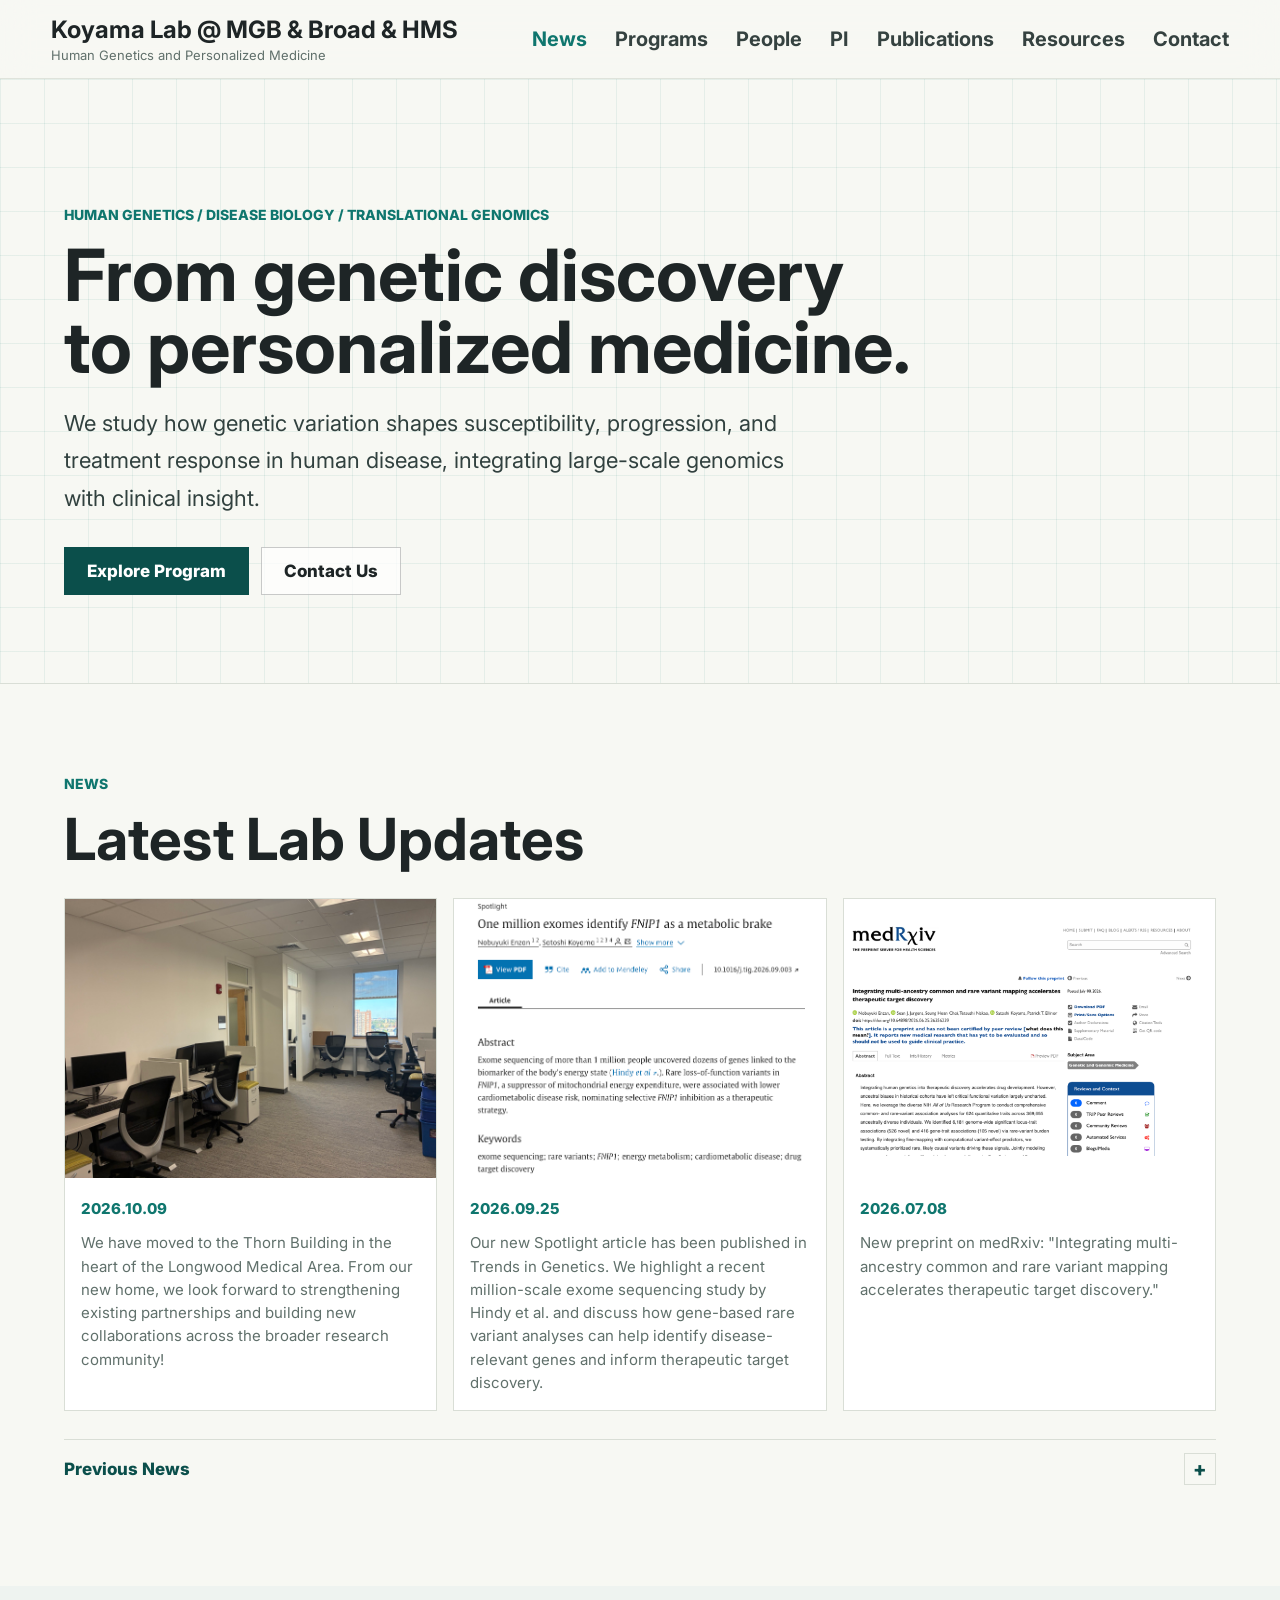
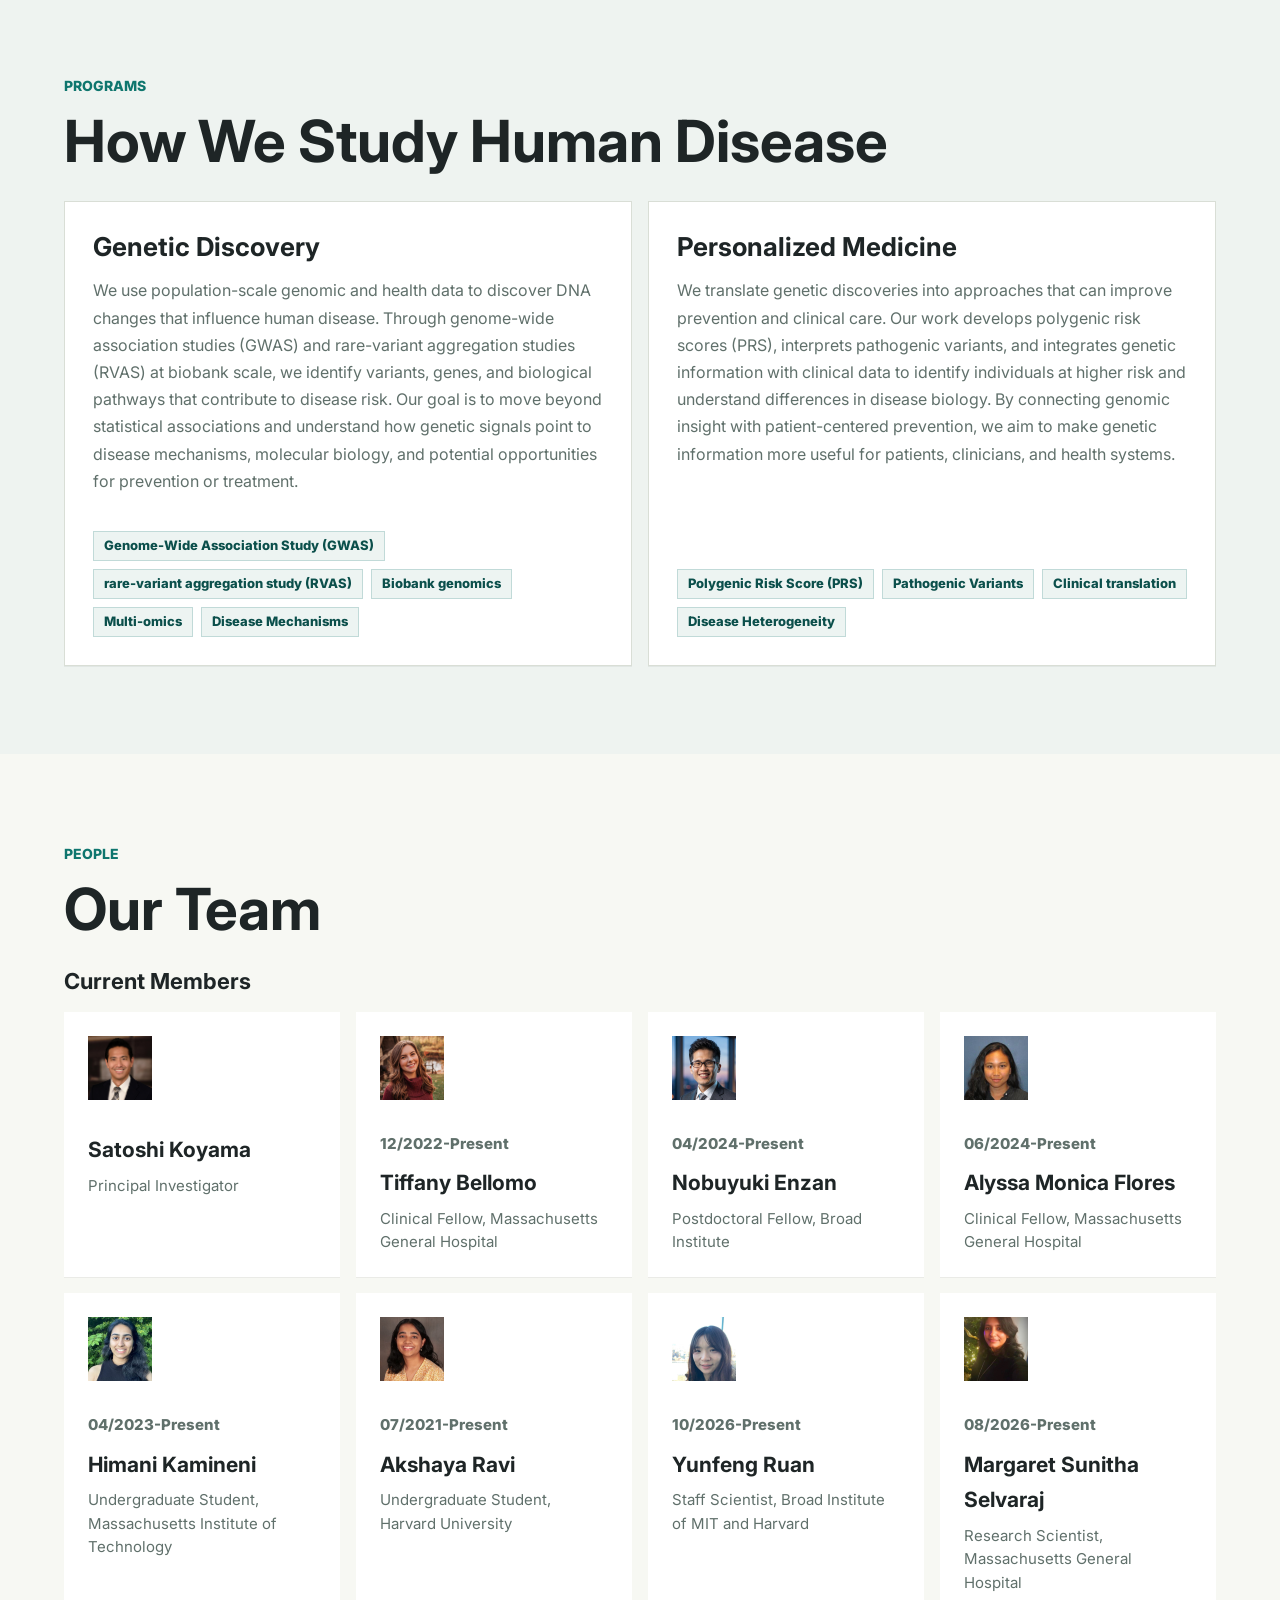
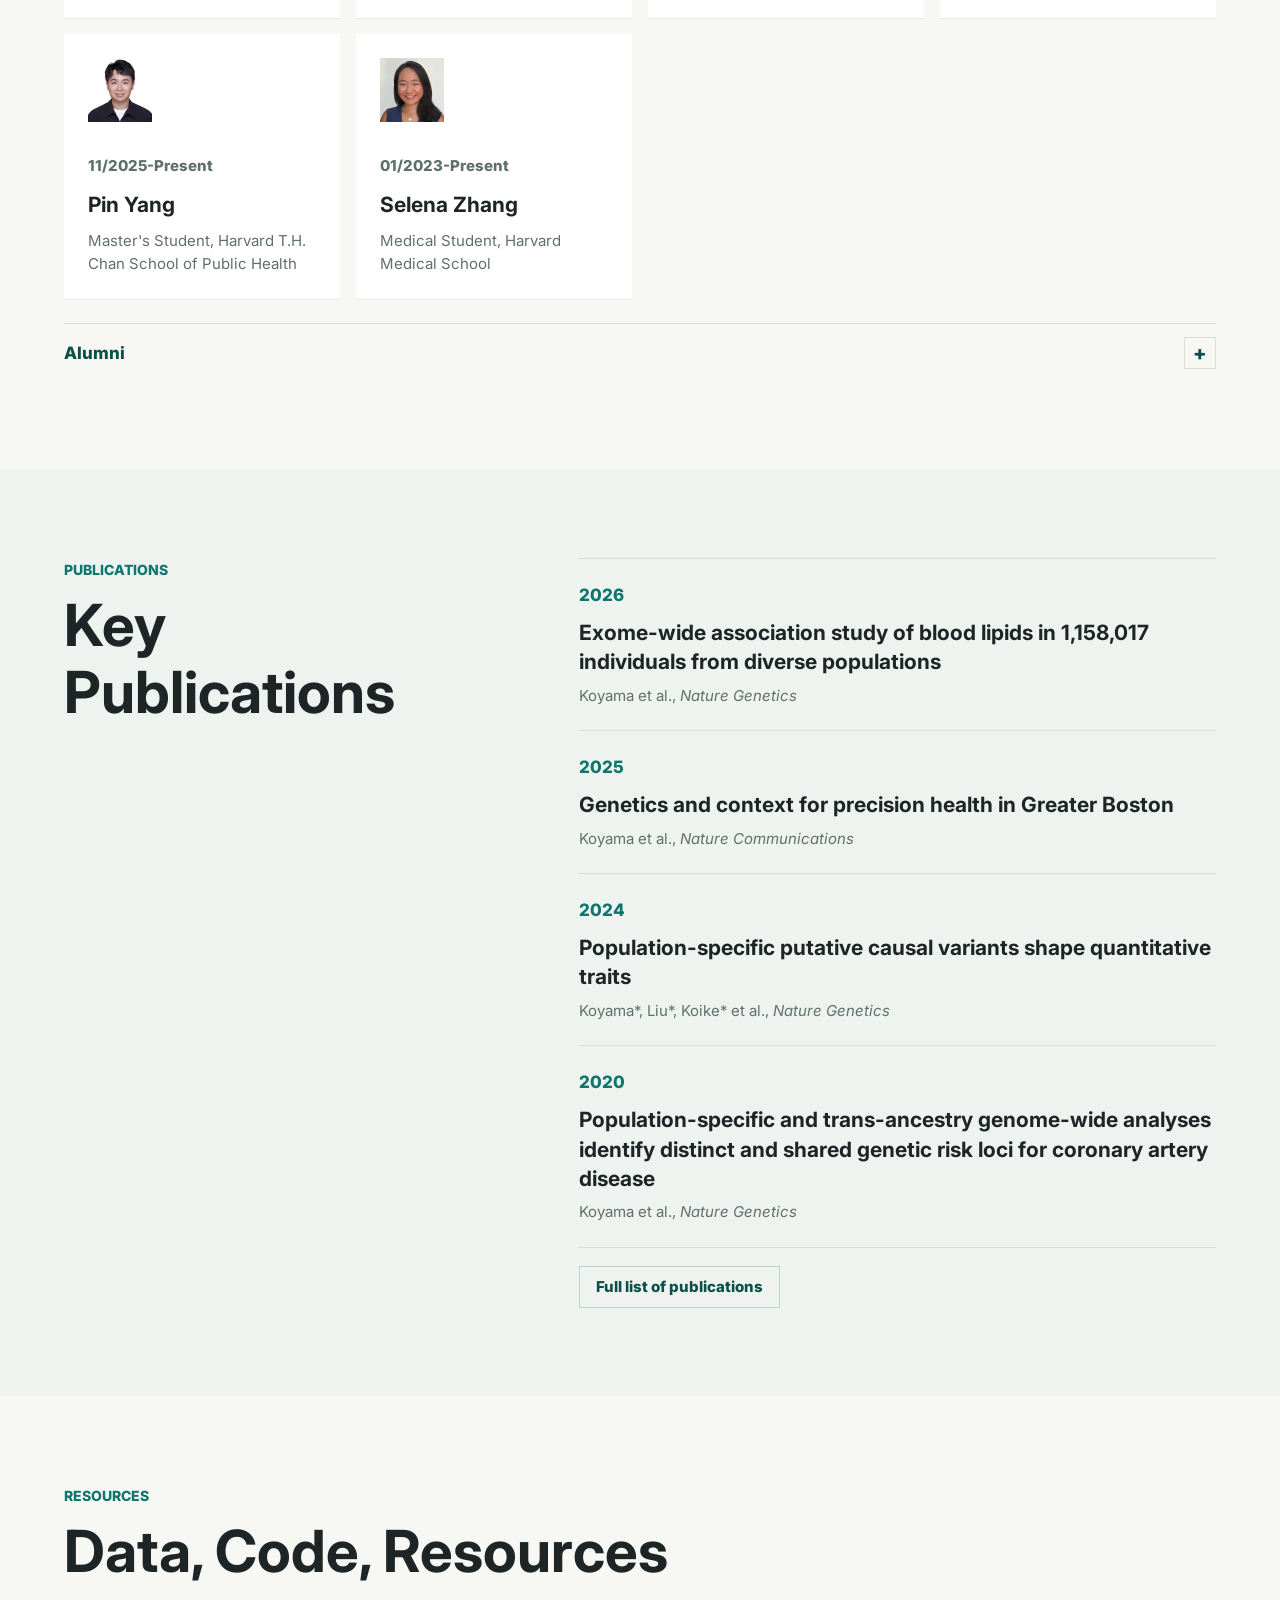
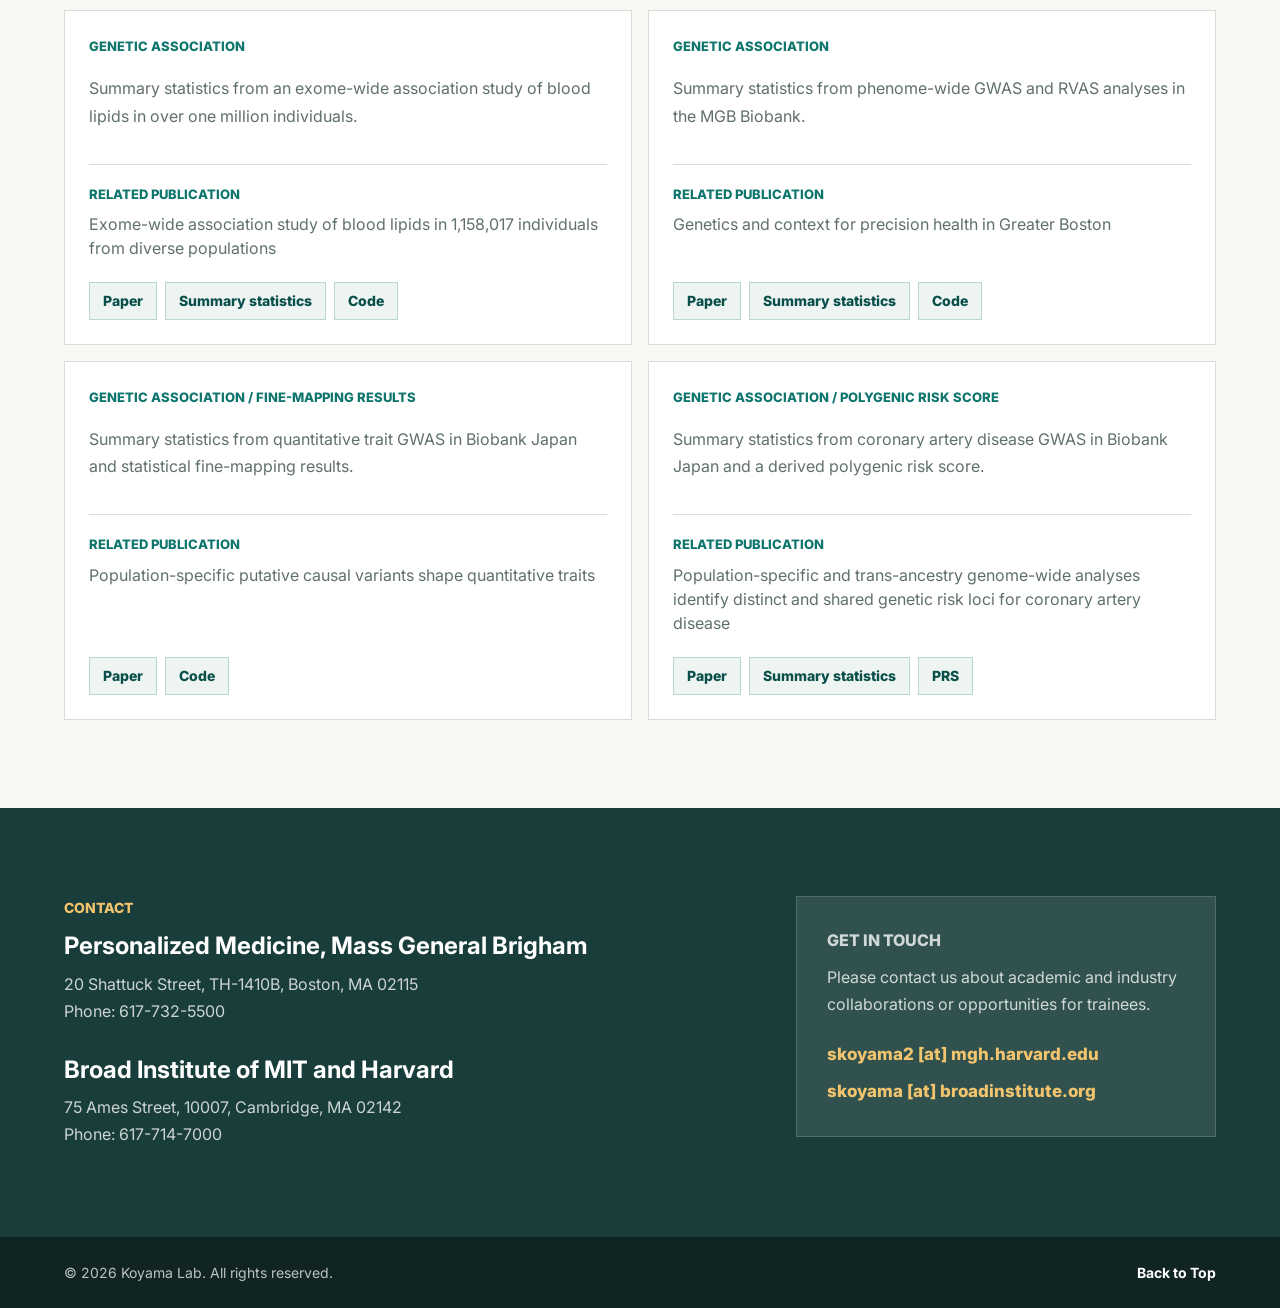
==== commit d8371172: "Refine lab move announcement" ====
--- a/index.html
+++ b/index.html
@@ -148,7 +148,7 @@
             </div>
             <div class="news-copy">
               <time datetime="2026-10-09">2026.10.09</time>
-              <p>We have moved to the Thorn Building in the heart of the Longwood Medical Area. We look forward to expanding collaborations across the Longwood Medical Area and beyond.</p>
+              <p>We have moved to the Thorn Building in the heart of the Longwood Medical Area. From our new home, we look forward to strengthening existing partnerships and building new collaborations across the broader research community!</p>
             </div>
           </article>
           <a class="news-card" href="https://doi.org/10.1016/j.tig.2026.09.003" target="_blank" rel="noreferrer" aria-label="Open Trends in Genetics Spotlight article">
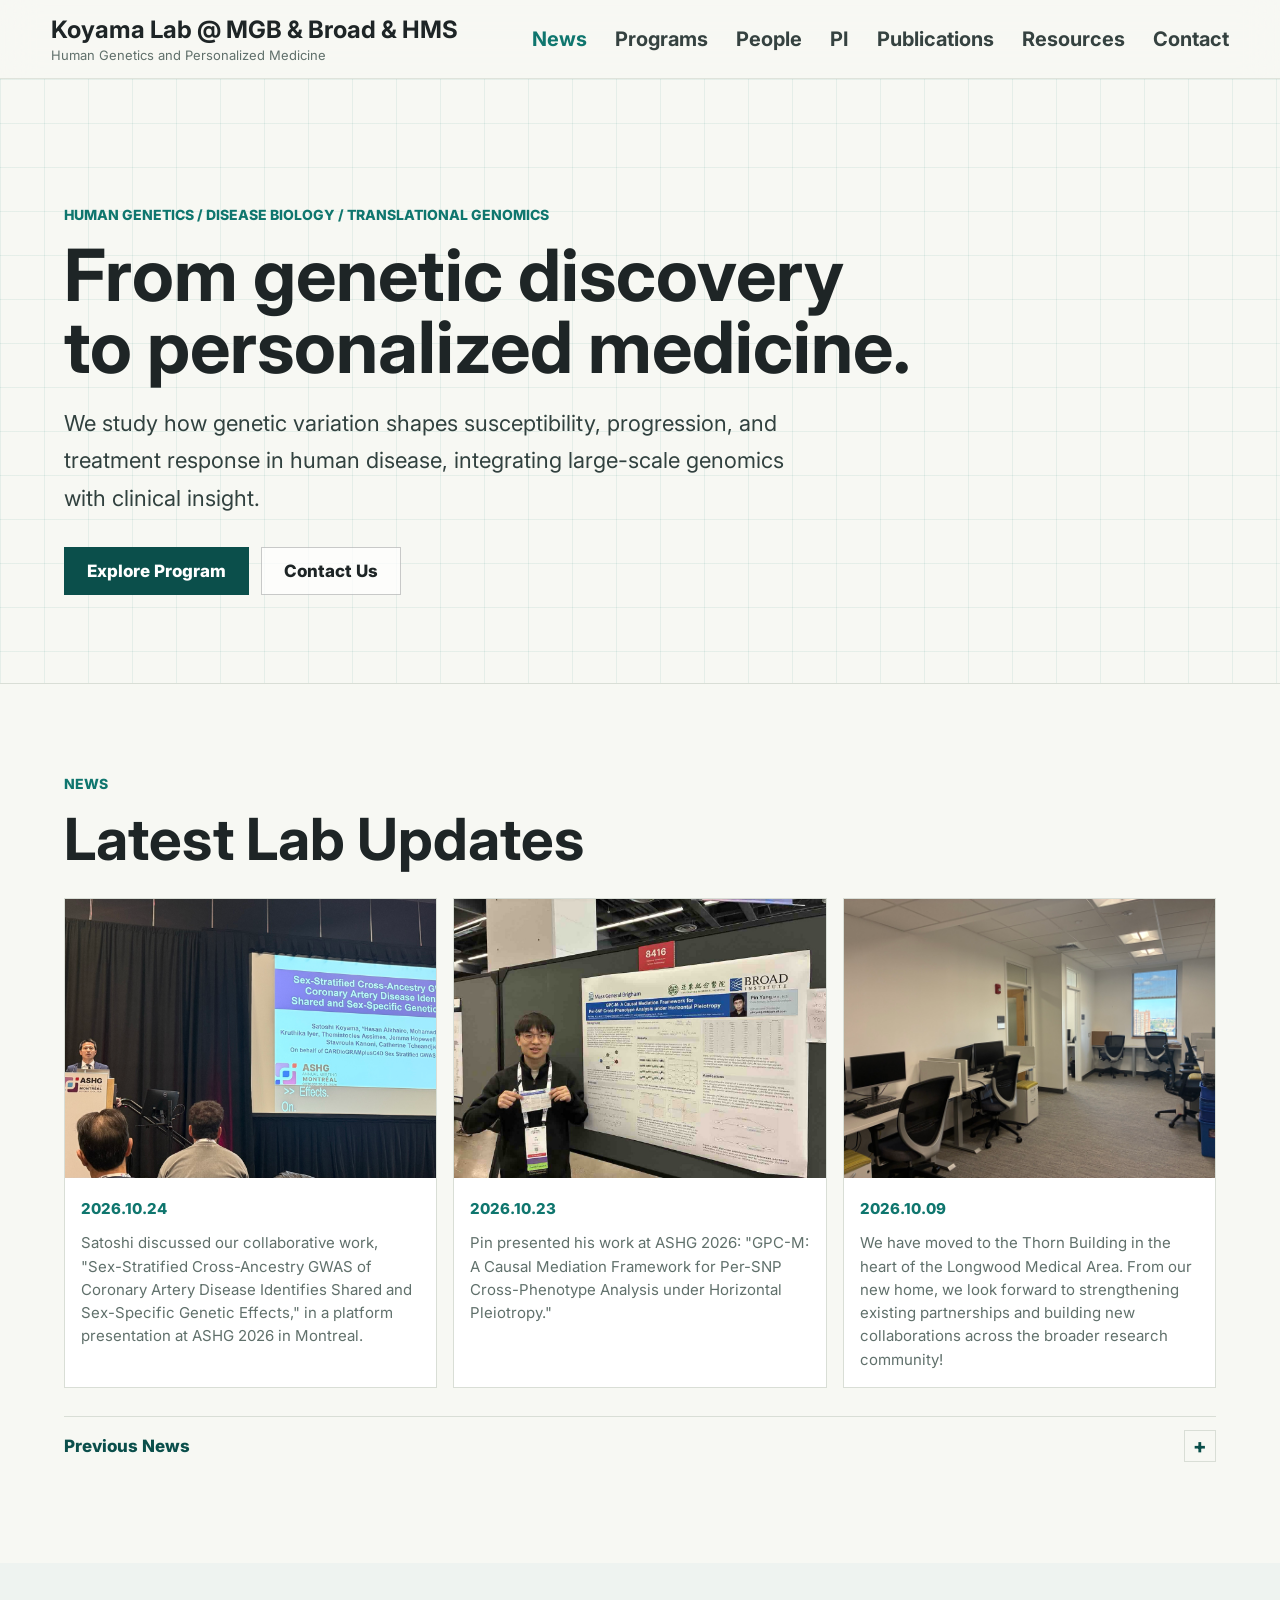
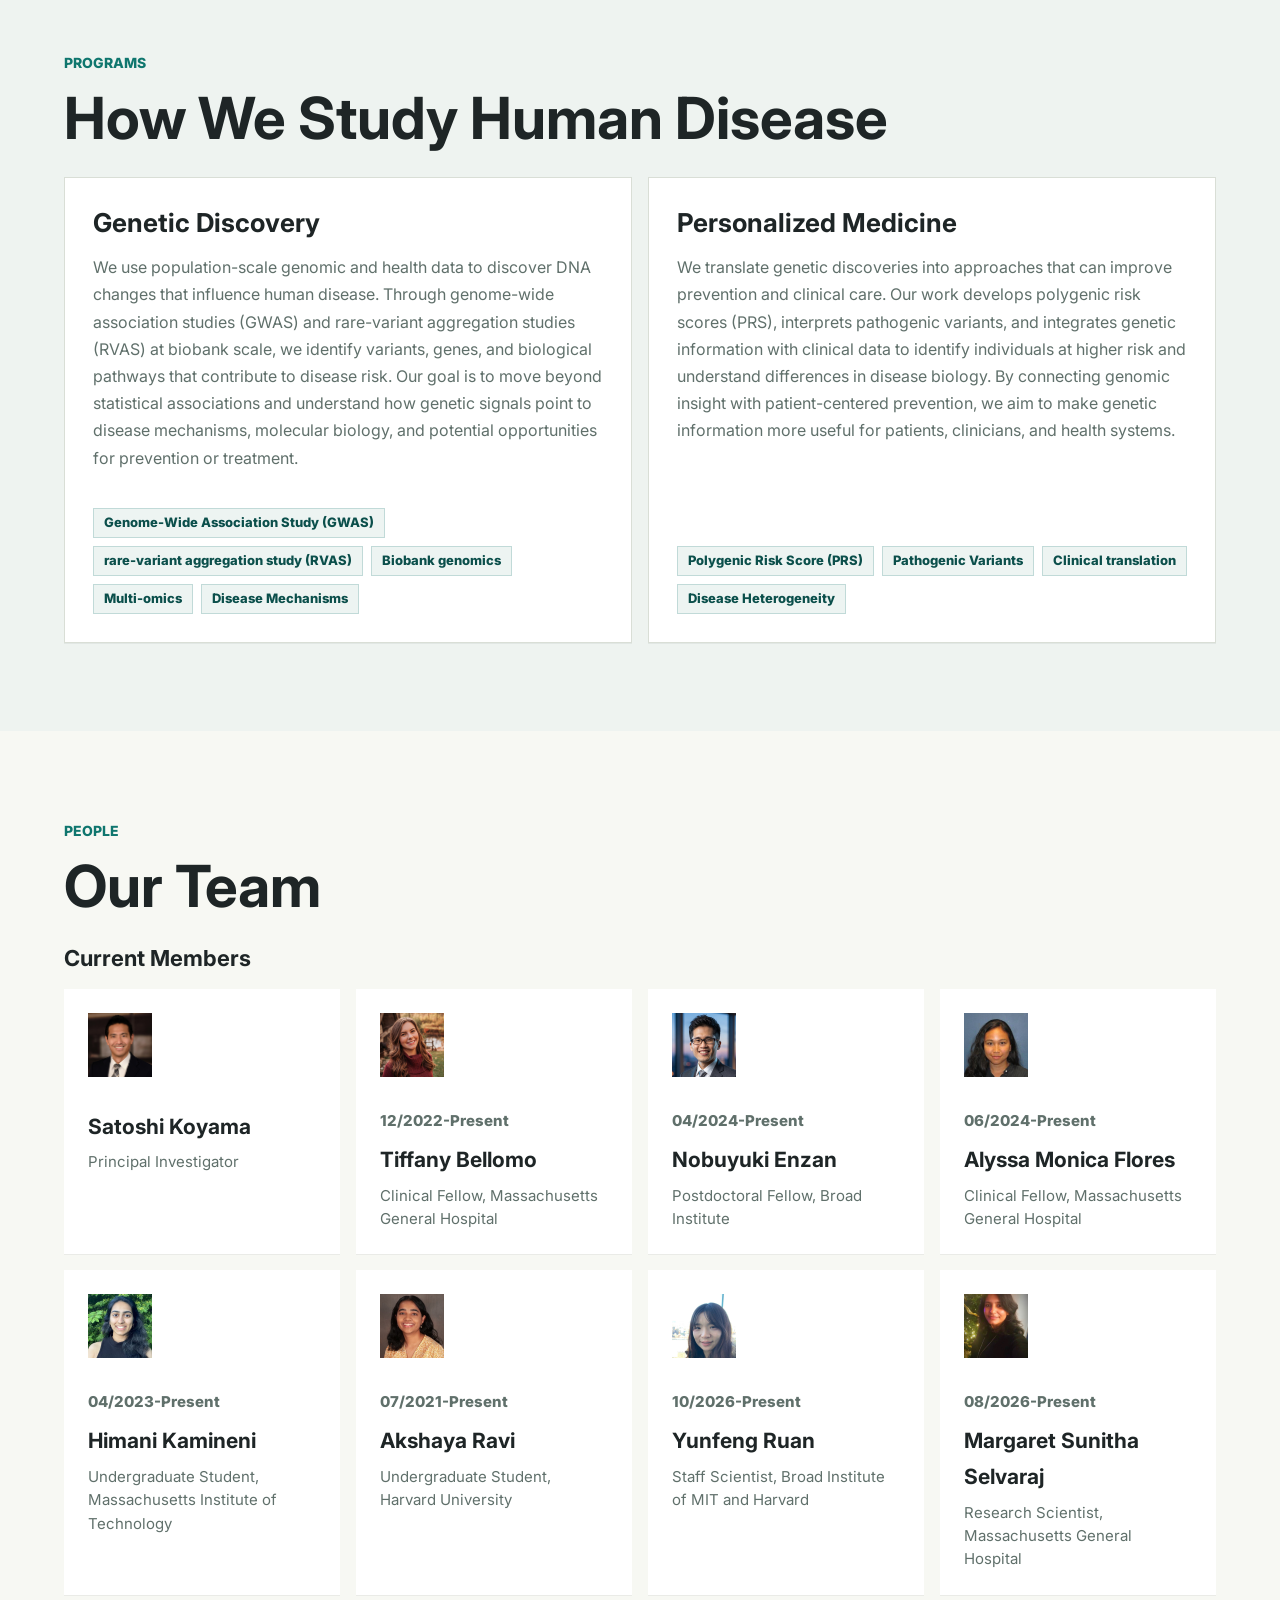
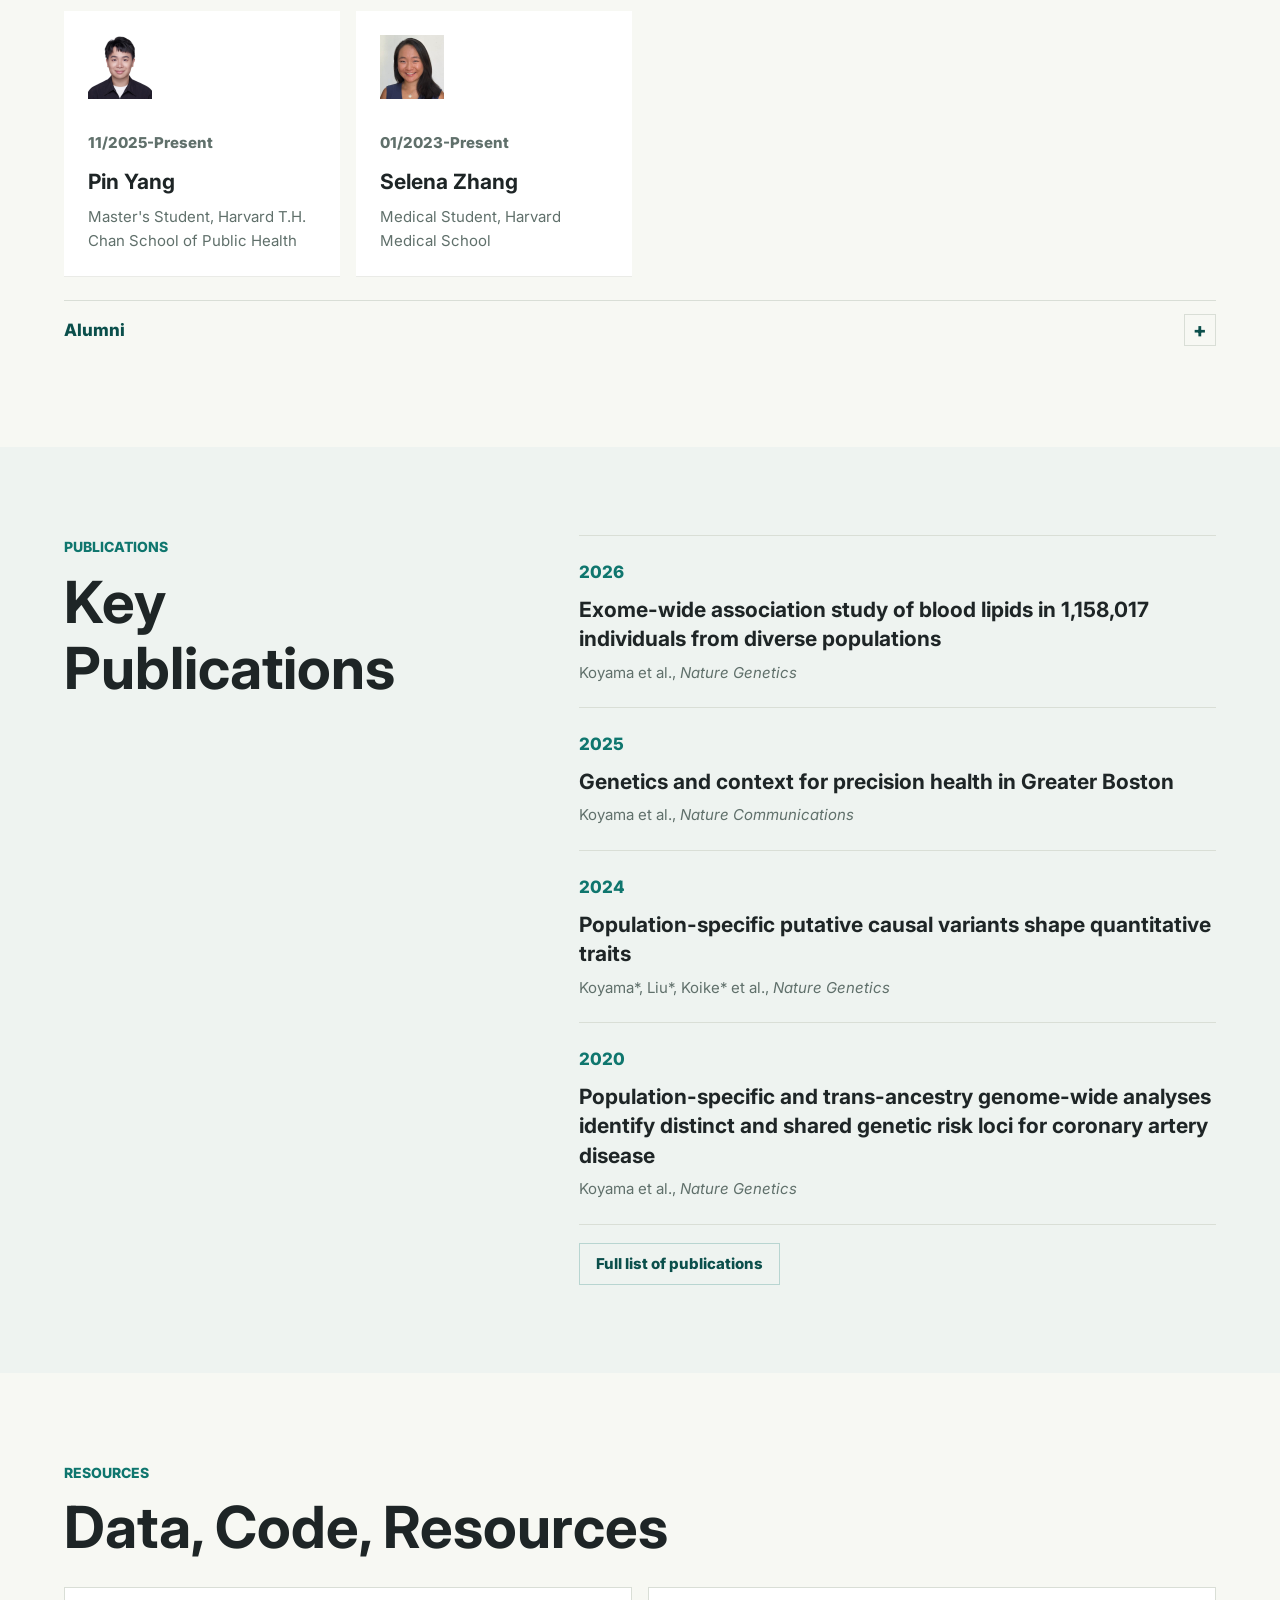
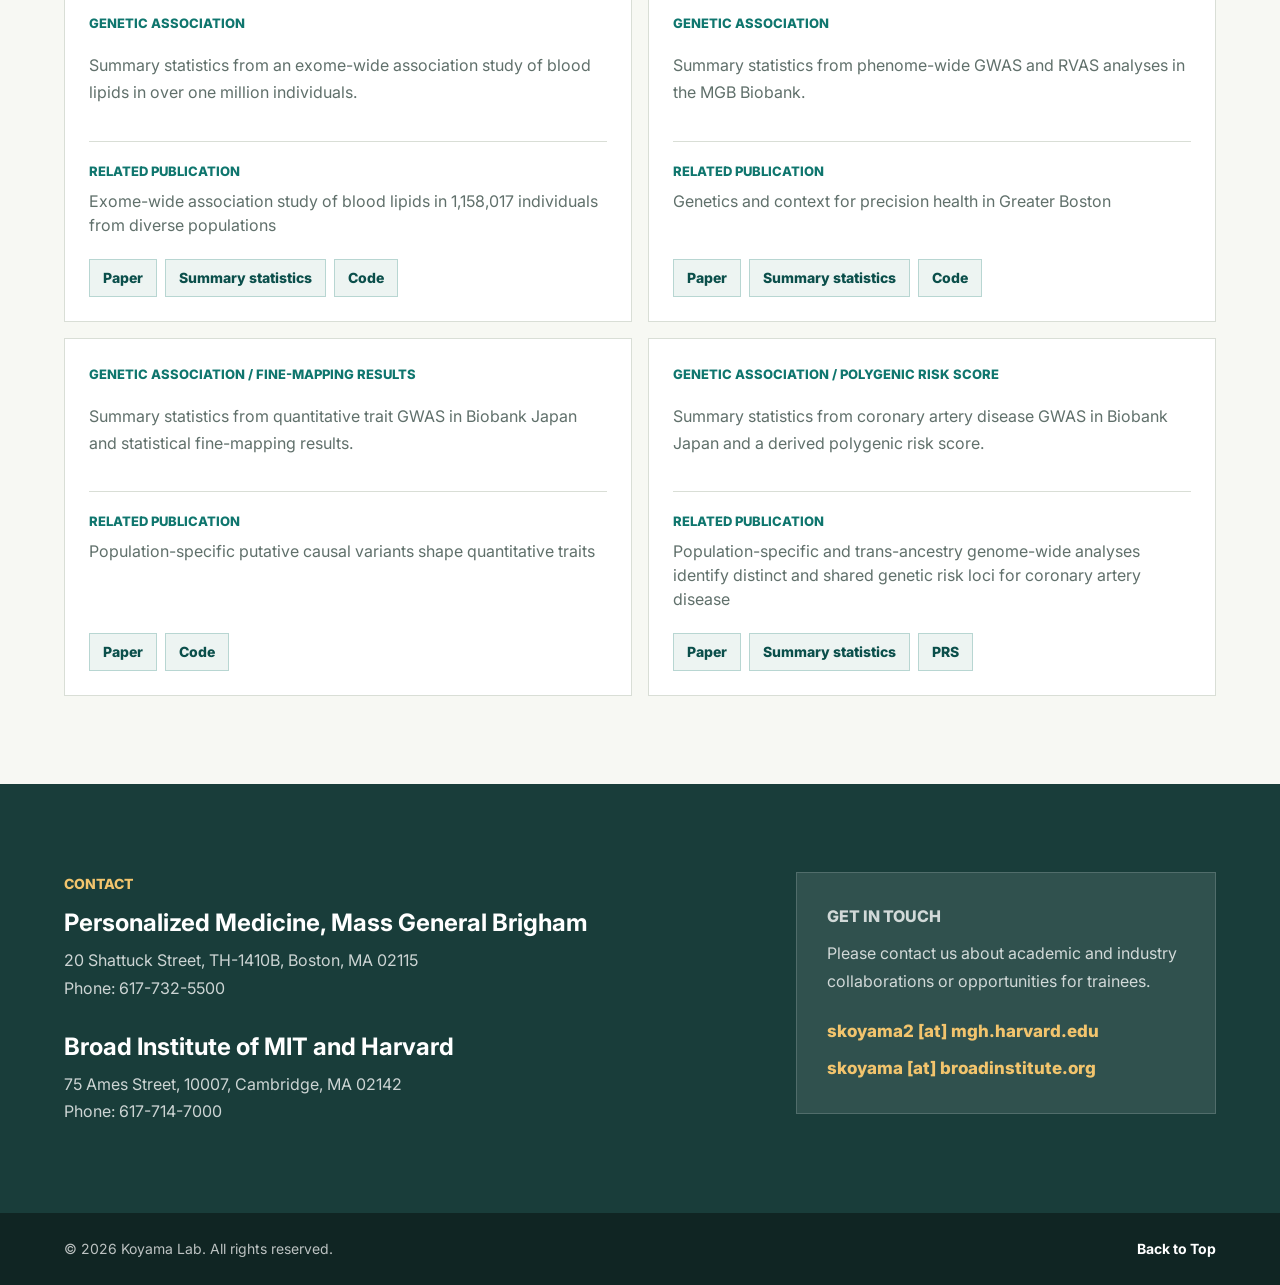
==== commit 83d0c6dd: "Add ASHG 2026 presentation news" ====
--- a/index.html
+++ b/index.html
@@ -144,6 +144,24 @@
         <div class="news-list news-card-list">
           <article class="news-card">
             <div class="news-image">
+              <img src="assets/news/satoshi-ashg-2026-platform.jpg" alt="Satoshi presenting collaborative coronary artery disease genetics research at ASHG 2026 in Montreal" />
+            </div>
+            <div class="news-copy">
+              <time datetime="2026-10-24">2026.10.24</time>
+              <p>Satoshi discussed our collaborative work, "Sex-Stratified Cross-Ancestry GWAS of Coronary Artery Disease Identifies Shared and Sex-Specific Genetic Effects," in a platform presentation at ASHG 2026 in Montreal.</p>
+            </div>
+          </article>
+          <article class="news-card">
+            <div class="news-image">
+              <img src="assets/news/pin-yang-ashg-2026.jpg" alt="Pin Yang presenting his GPC-M research poster at ASHG 2026" />
+            </div>
+            <div class="news-copy">
+              <time datetime="2026-10-23">2026.10.23</time>
+              <p>Pin presented his work at ASHG 2026: "GPC-M: A Causal Mediation Framework for Per-SNP Cross-Phenotype Analysis under Horizontal Pleiotropy."</p>
+            </div>
+          </article>
+          <article class="news-card">
+            <div class="news-image">
               <img src="assets/news/thorn-building-move-2026.jpeg" alt="The Koyama Lab workspace in the Thorn Building" />
             </div>
             <div class="news-copy">
@@ -151,30 +169,30 @@
               <p>We have moved to the Thorn Building in the heart of the Longwood Medical Area. From our new home, we look forward to strengthening existing partnerships and building new collaborations across the broader research community!</p>
             </div>
           </article>
-          <a class="news-card" href="https://doi.org/10.1016/j.tig.2026.09.003" target="_blank" rel="noreferrer" aria-label="Open Trends in Genetics Spotlight article">
-            <div class="news-image contain-image">
-              <img src="assets/news/trends-genetics-fnip1-spotlight-2026.png" alt="Trends in Genetics Spotlight article One million exomes identify FNIP1 as a metabolic brake" />
-            </div>
-            <div class="news-copy">
-              <time datetime="2026-09-25">2026.09.25</time>
-              <p>Our new Spotlight article has been published in Trends in Genetics. We highlight a recent million-scale exome sequencing study by Hindy et al. and discuss how gene-based rare variant analyses can help identify disease-relevant genes and inform therapeutic target discovery.</p>
-            </div>
-          </a>
-          <a class="news-card" href="https://www.medrxiv.org/content/10.64898/2026.06.25.26356239v1" target="_blank" rel="noreferrer" aria-label="Open medRxiv preprint on therapeutic target discovery">
-            <div class="news-image contain-image">
-              <img src="assets/news/medrxiv-target-discovery-2026.png" alt="medRxiv preprint page for multi-ancestry common and rare variant mapping" />
-            </div>
-            <div class="news-copy">
-              <time datetime="2026-07-08">2026.07.08</time>
-              <p>New preprint on medRxiv: "Integrating multi-ancestry common and rare variant mapping accelerates therapeutic target discovery."</p>
-            </div>
-          </a>
         </div>
         <details class="accordion">
           <summary>Previous News</summary>
           <div class="archive-year">
             <h3>2026</h3>
             <div class="news-list news-card-list archive-card-list">
+              <a class="news-card" href="https://doi.org/10.1016/j.tig.2026.09.003" target="_blank" rel="noreferrer" aria-label="Open Trends in Genetics Spotlight article">
+                <div class="news-image contain-image">
+                  <img src="assets/news/trends-genetics-fnip1-spotlight-2026.png" alt="Trends in Genetics Spotlight article One million exomes identify FNIP1 as a metabolic brake" />
+                </div>
+                <div class="news-copy">
+                  <time datetime="2026-09-25">2026.09.25</time>
+                  <p>Our new Spotlight article has been published in Trends in Genetics. We highlight a recent million-scale exome sequencing study by Hindy et al. and discuss how gene-based rare variant analyses can help identify disease-relevant genes and inform therapeutic target discovery.</p>
+                </div>
+              </a>
+              <a class="news-card" href="https://www.medrxiv.org/content/10.64898/2026.06.25.26356239v1" target="_blank" rel="noreferrer" aria-label="Open medRxiv preprint on therapeutic target discovery">
+                <div class="news-image contain-image">
+                  <img src="assets/news/medrxiv-target-discovery-2026.png" alt="medRxiv preprint page for multi-ancestry common and rare variant mapping" />
+                </div>
+                <div class="news-copy">
+                  <time datetime="2026-07-08">2026.07.08</time>
+                  <p>New preprint on medRxiv: "Integrating multi-ancestry common and rare variant mapping accelerates therapeutic target discovery."</p>
+                </div>
+              </a>
               <a class="news-card" href="https://www.cell.com/ajhg/abstract/S0002-9297(26)00233-8" target="_blank" rel="noreferrer" aria-label="Open AJHG 9p21 publication">
                 <div class="news-image contain-image">
                   <img src="assets/news/ajhg-9p21-2026.png" alt="AJHG article page for the multi-ancestry 9p21 coronary artery disease study" />
